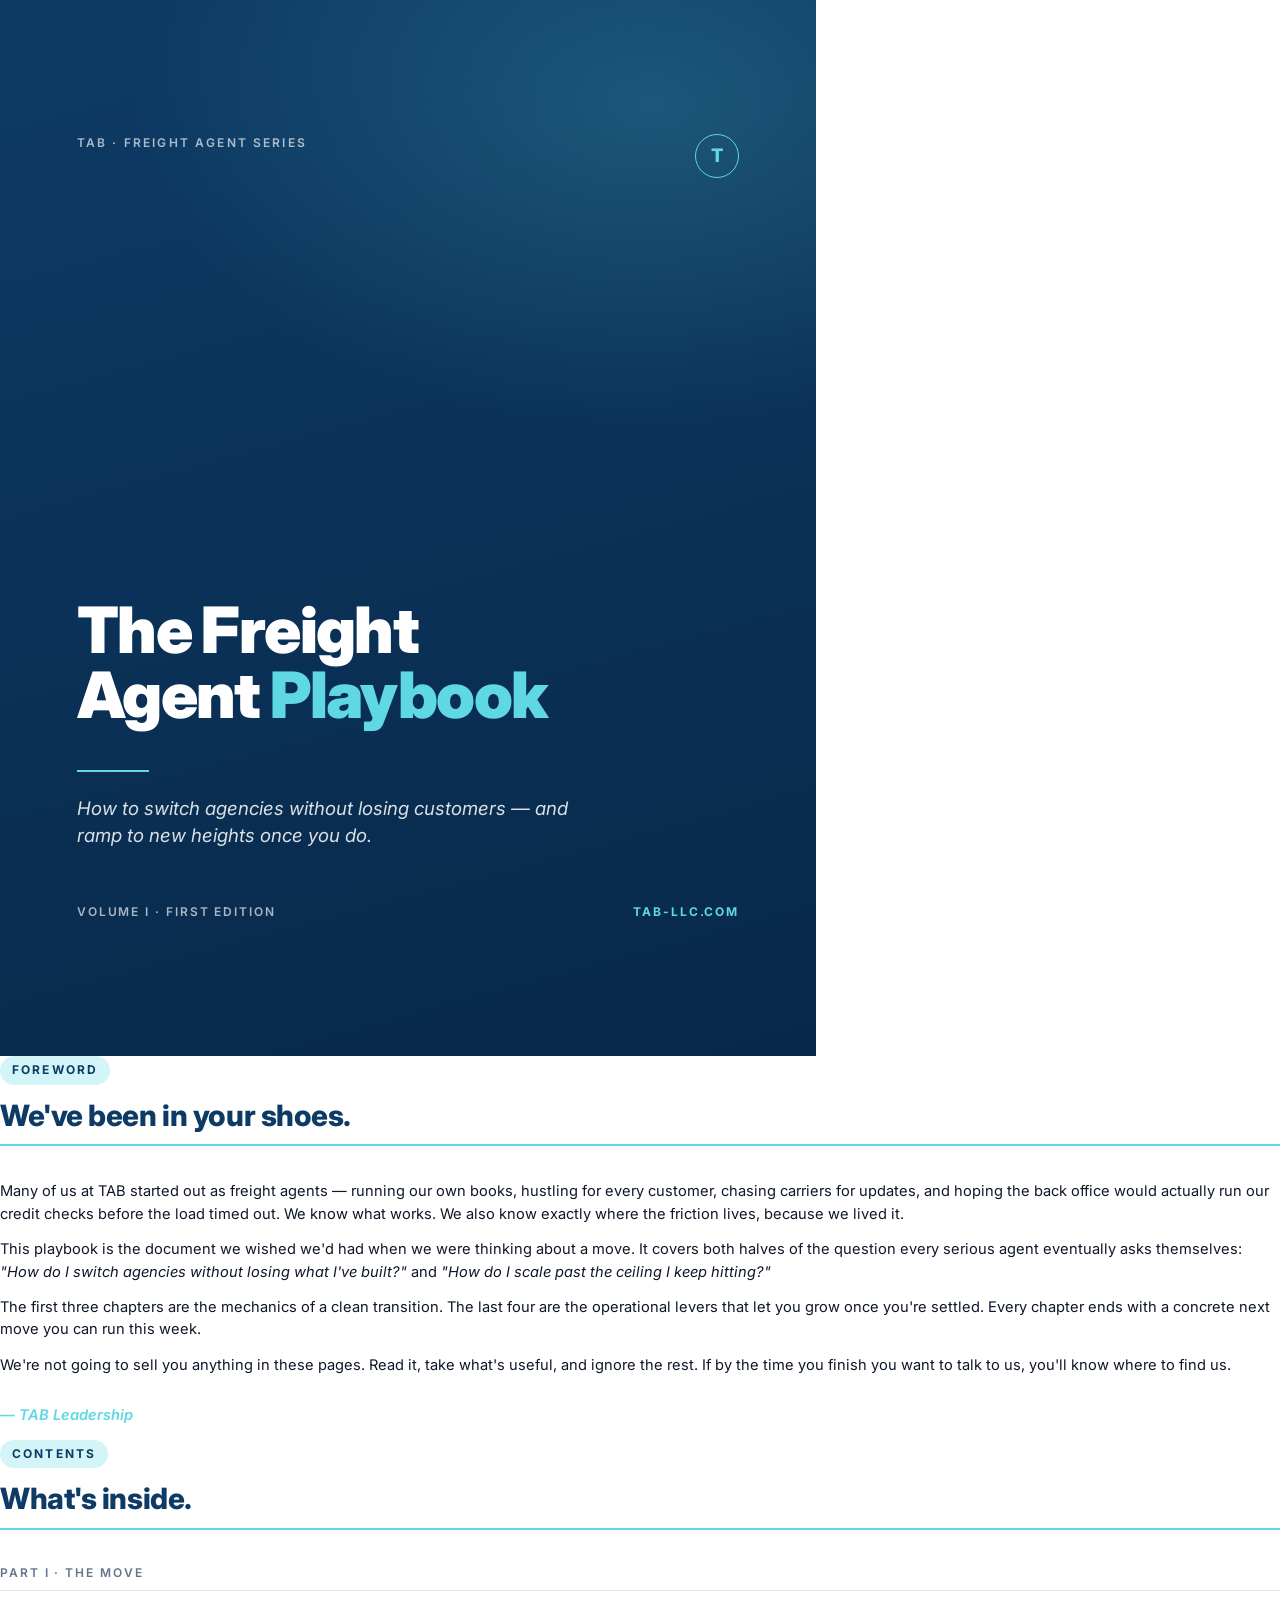
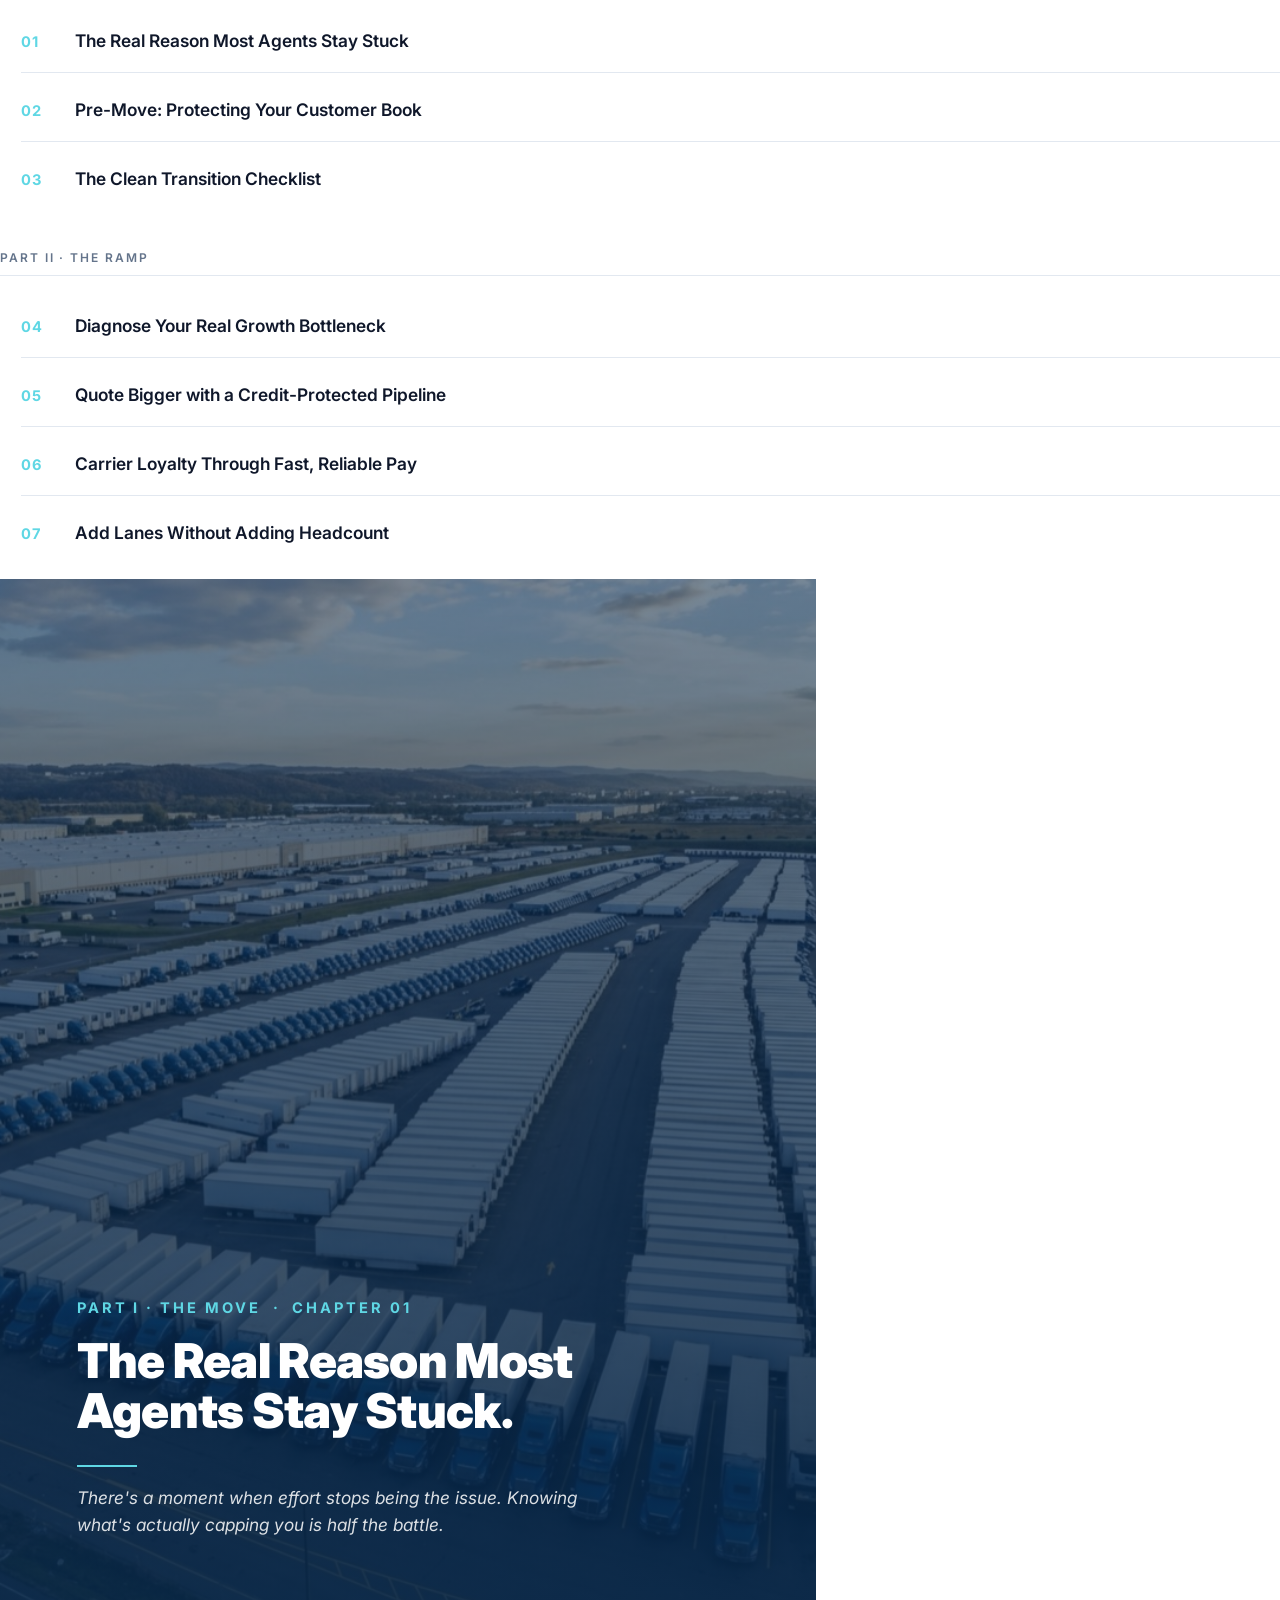
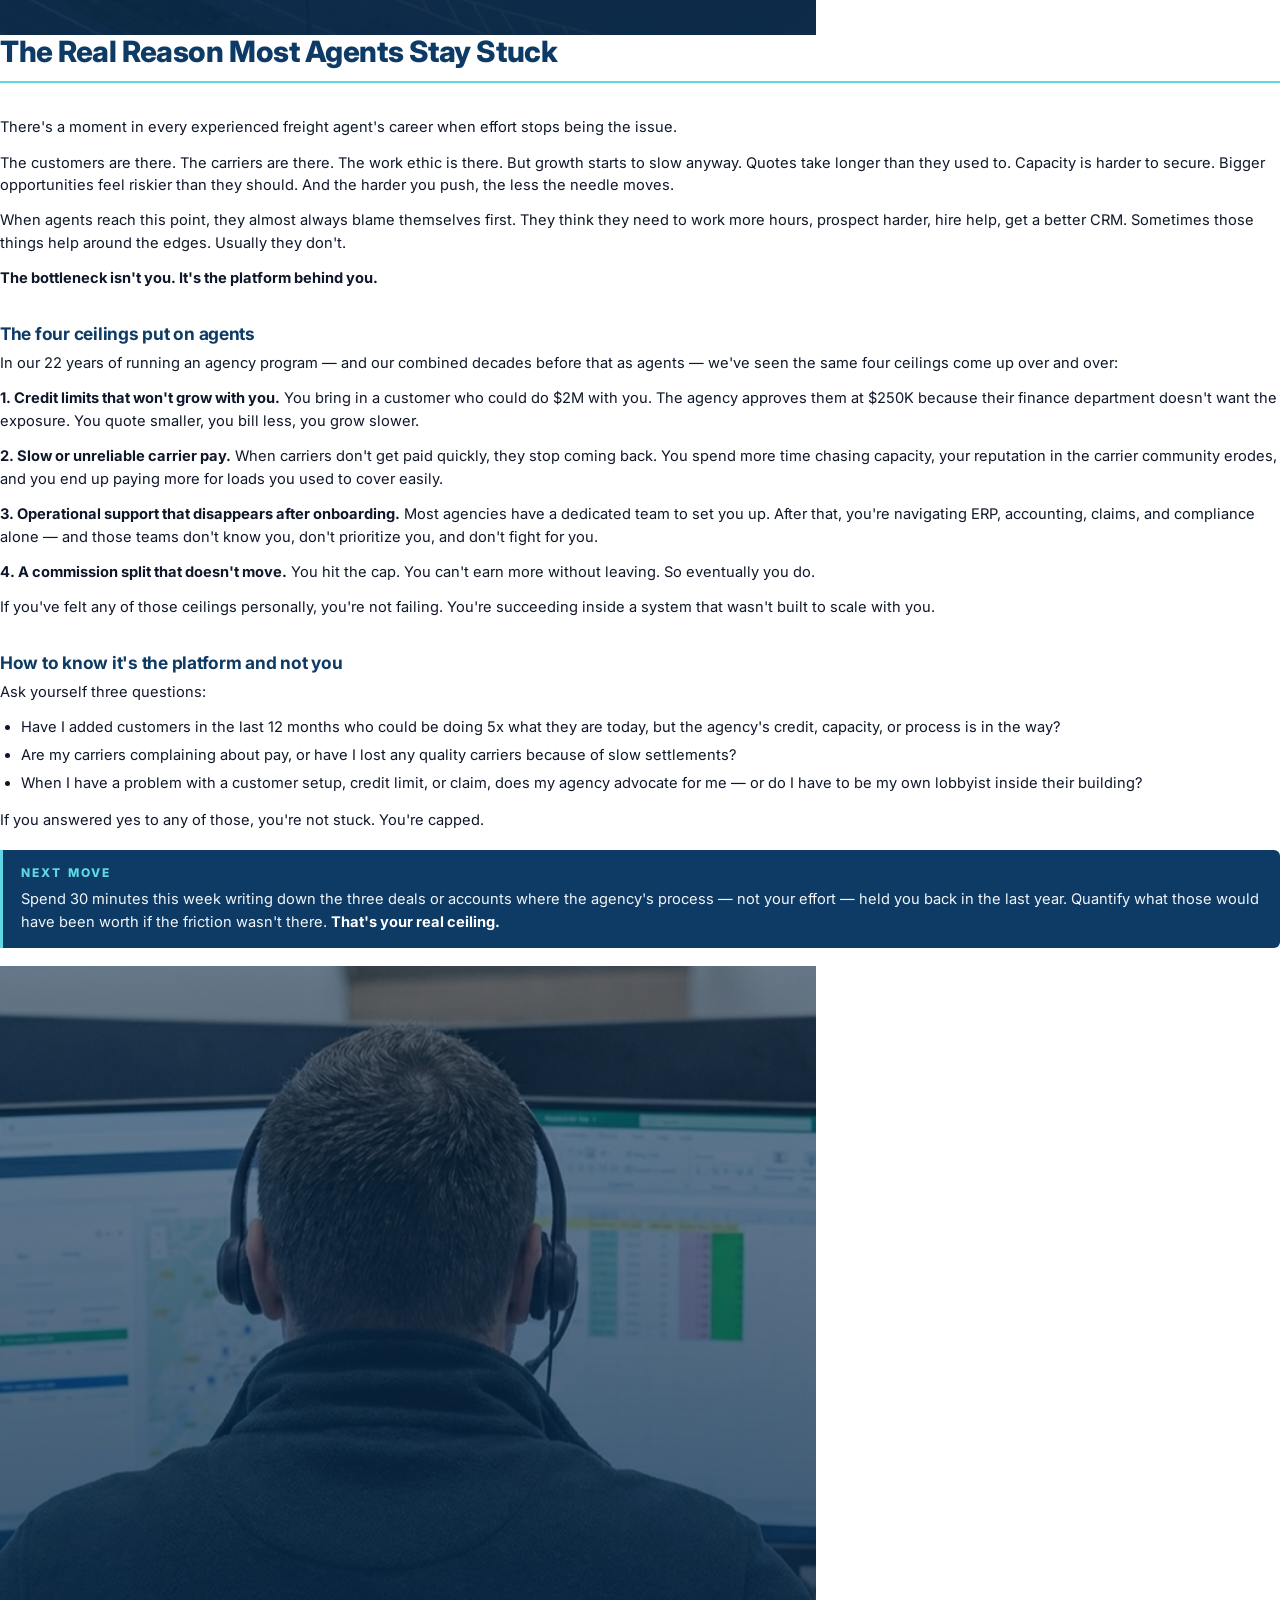
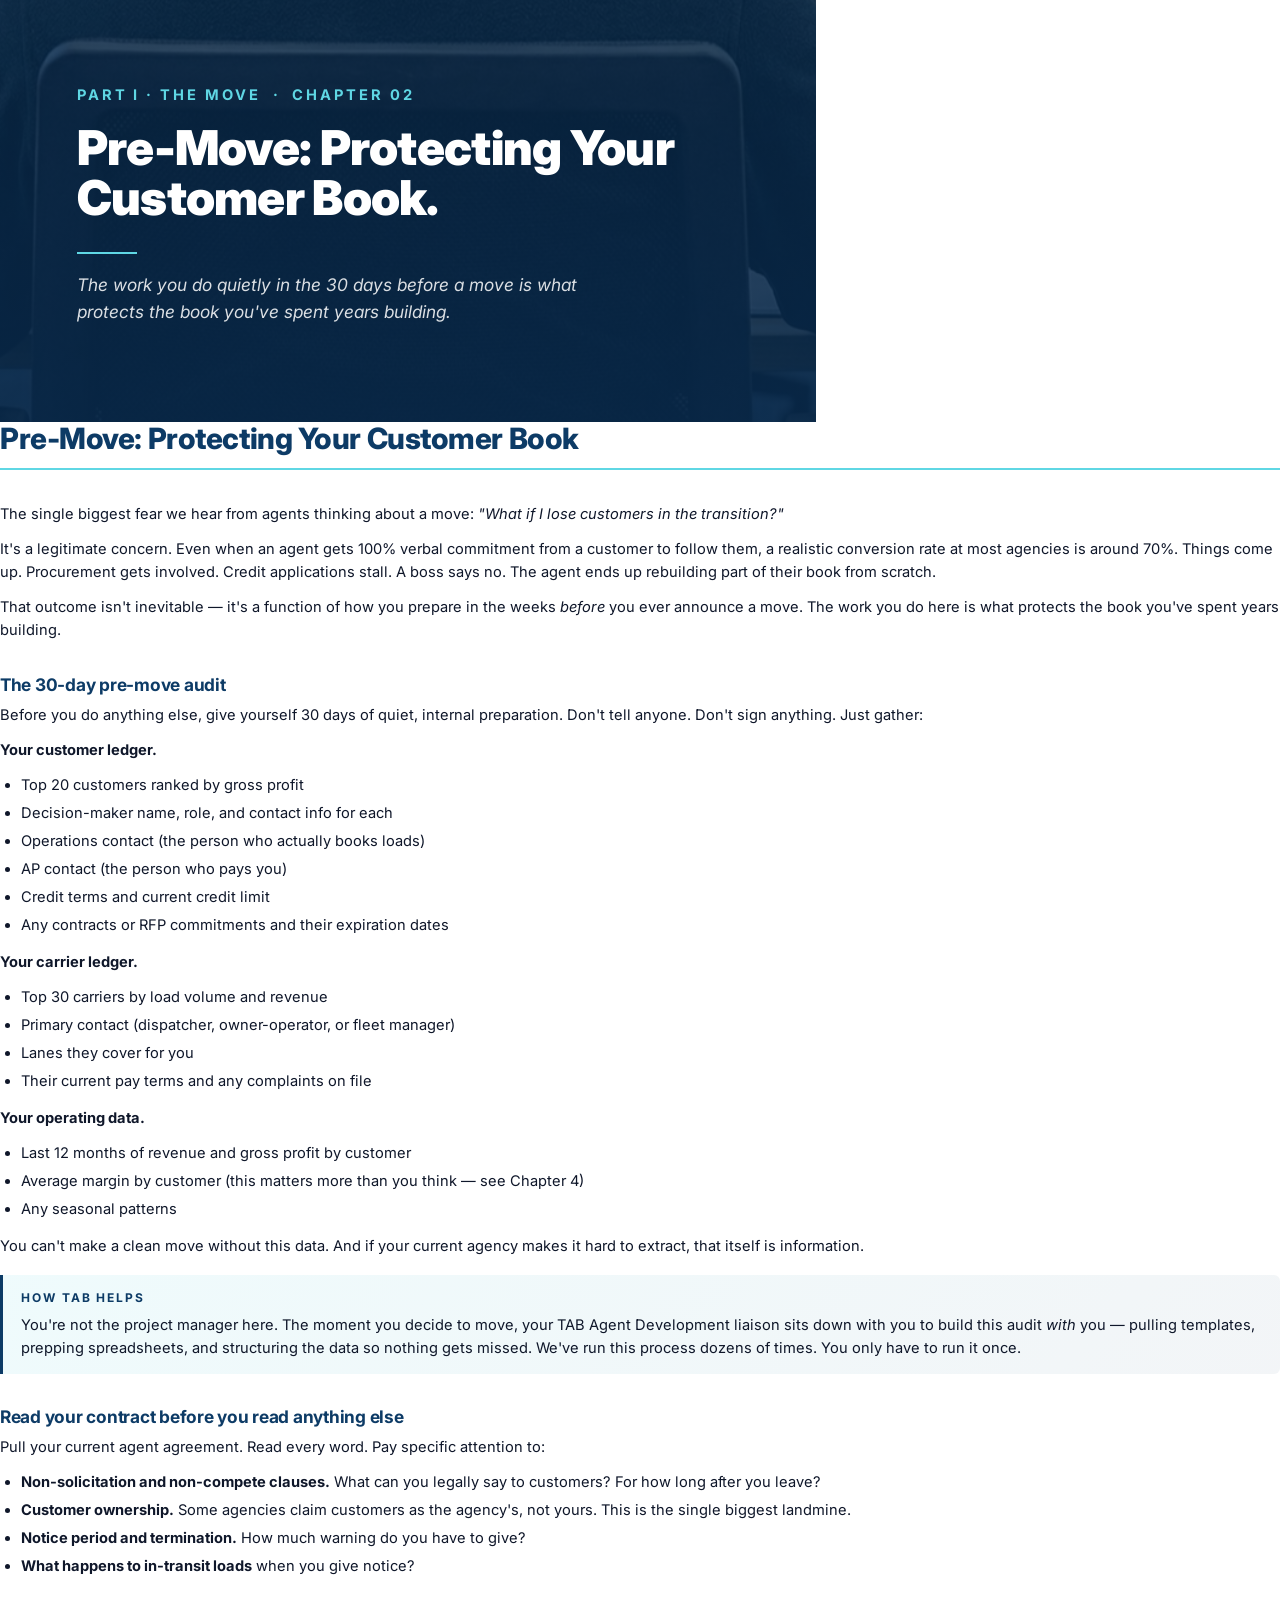
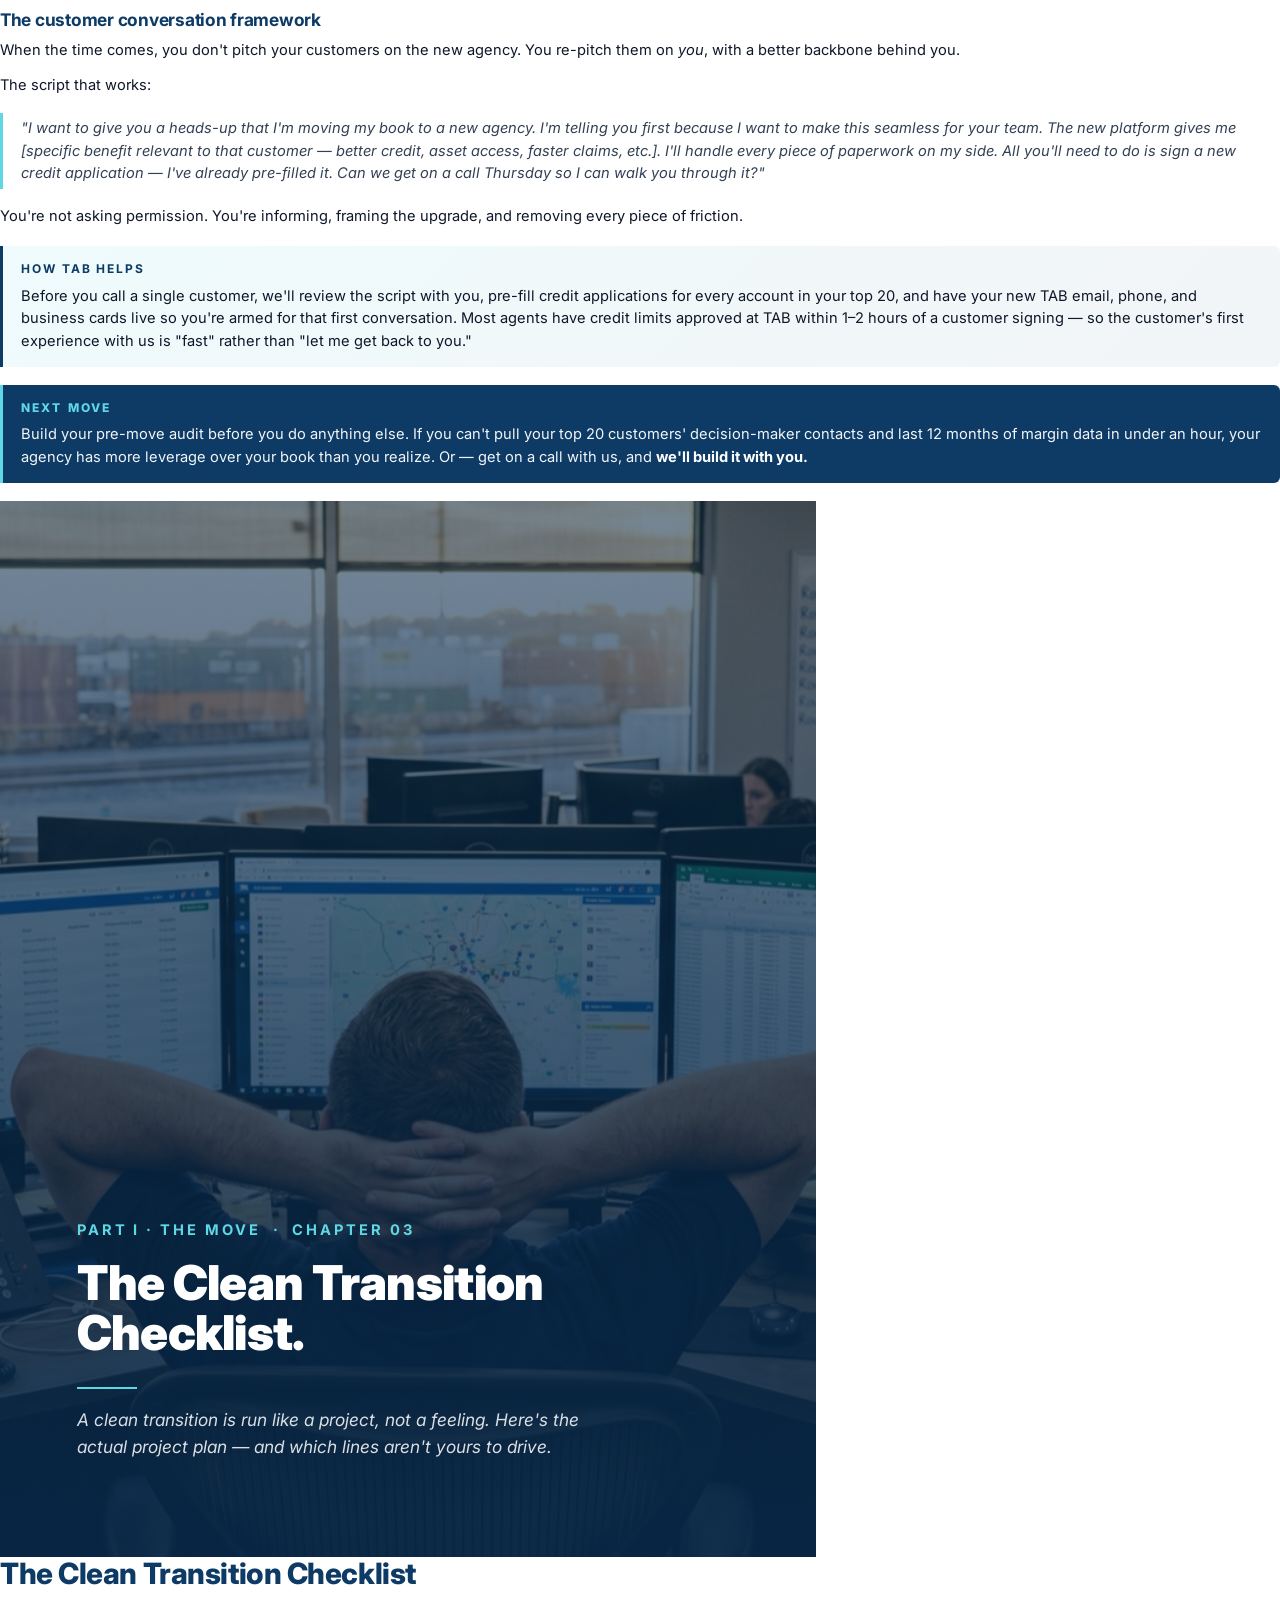
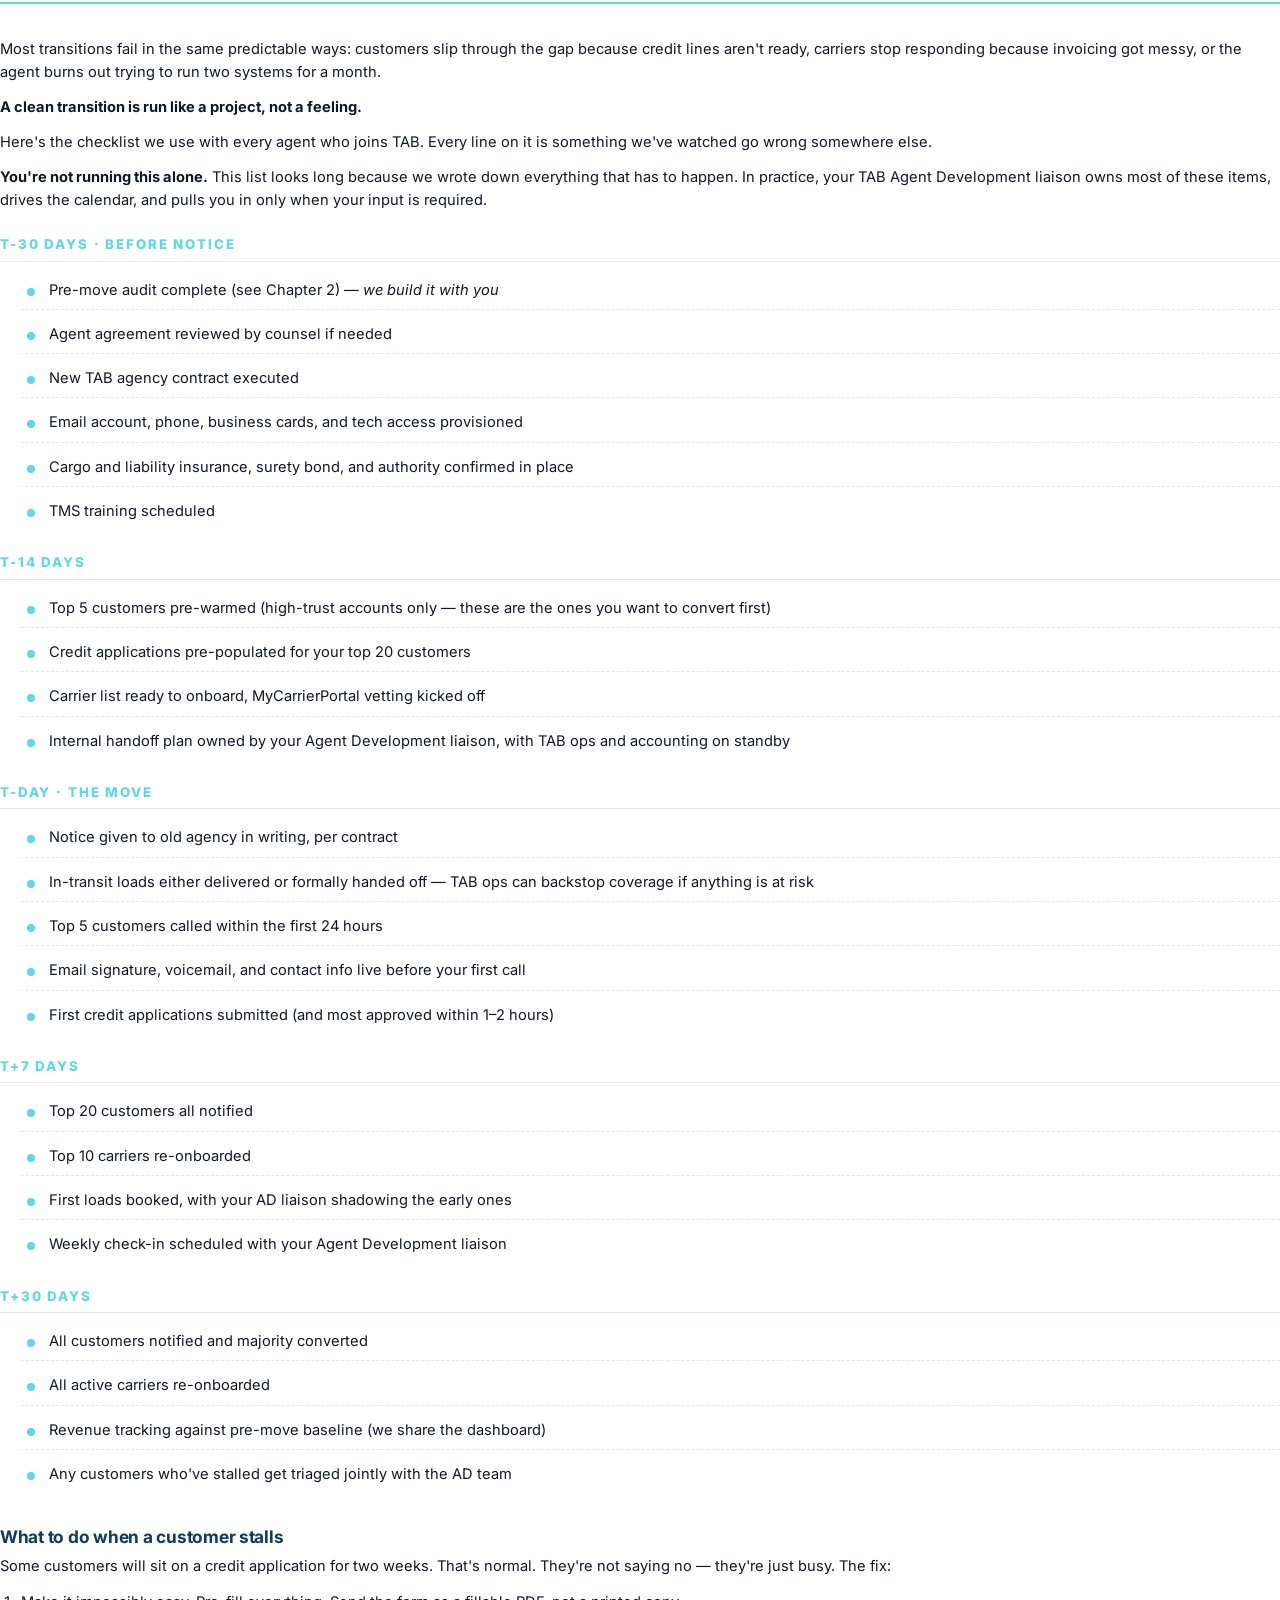
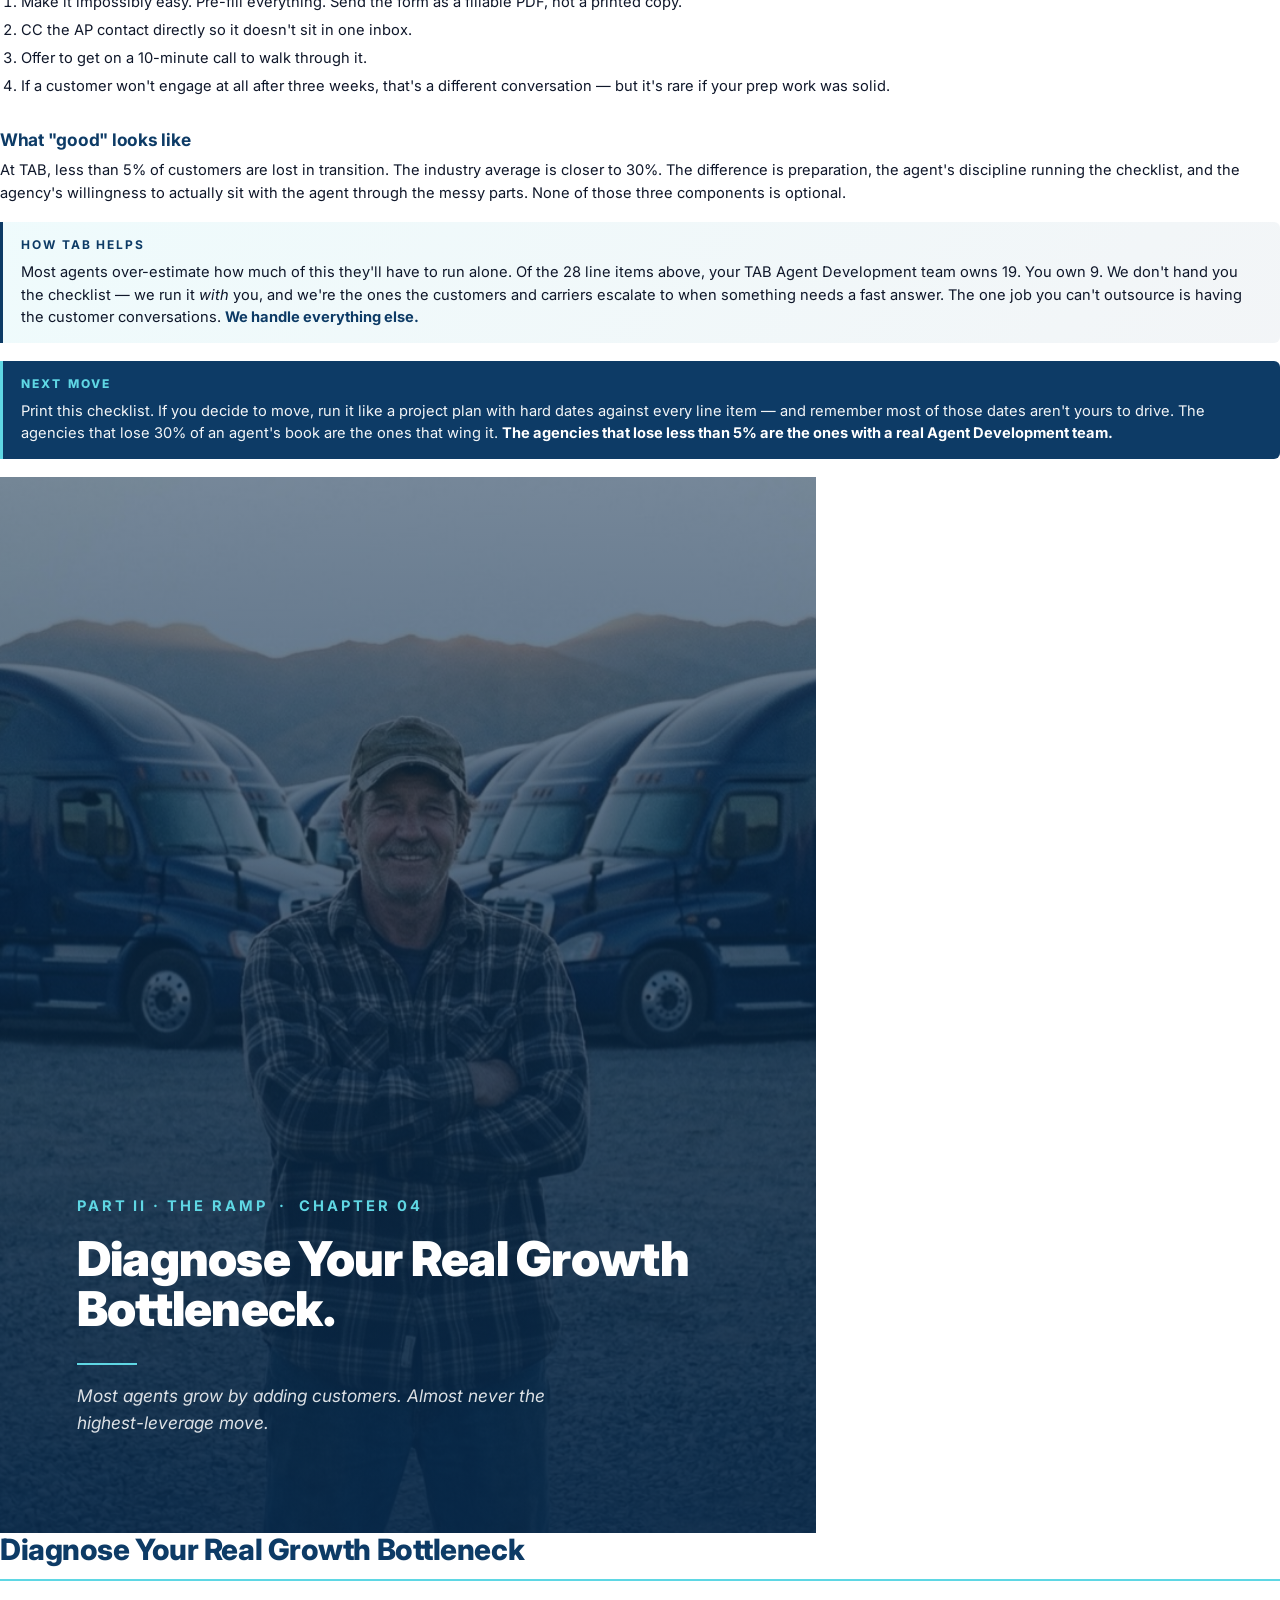
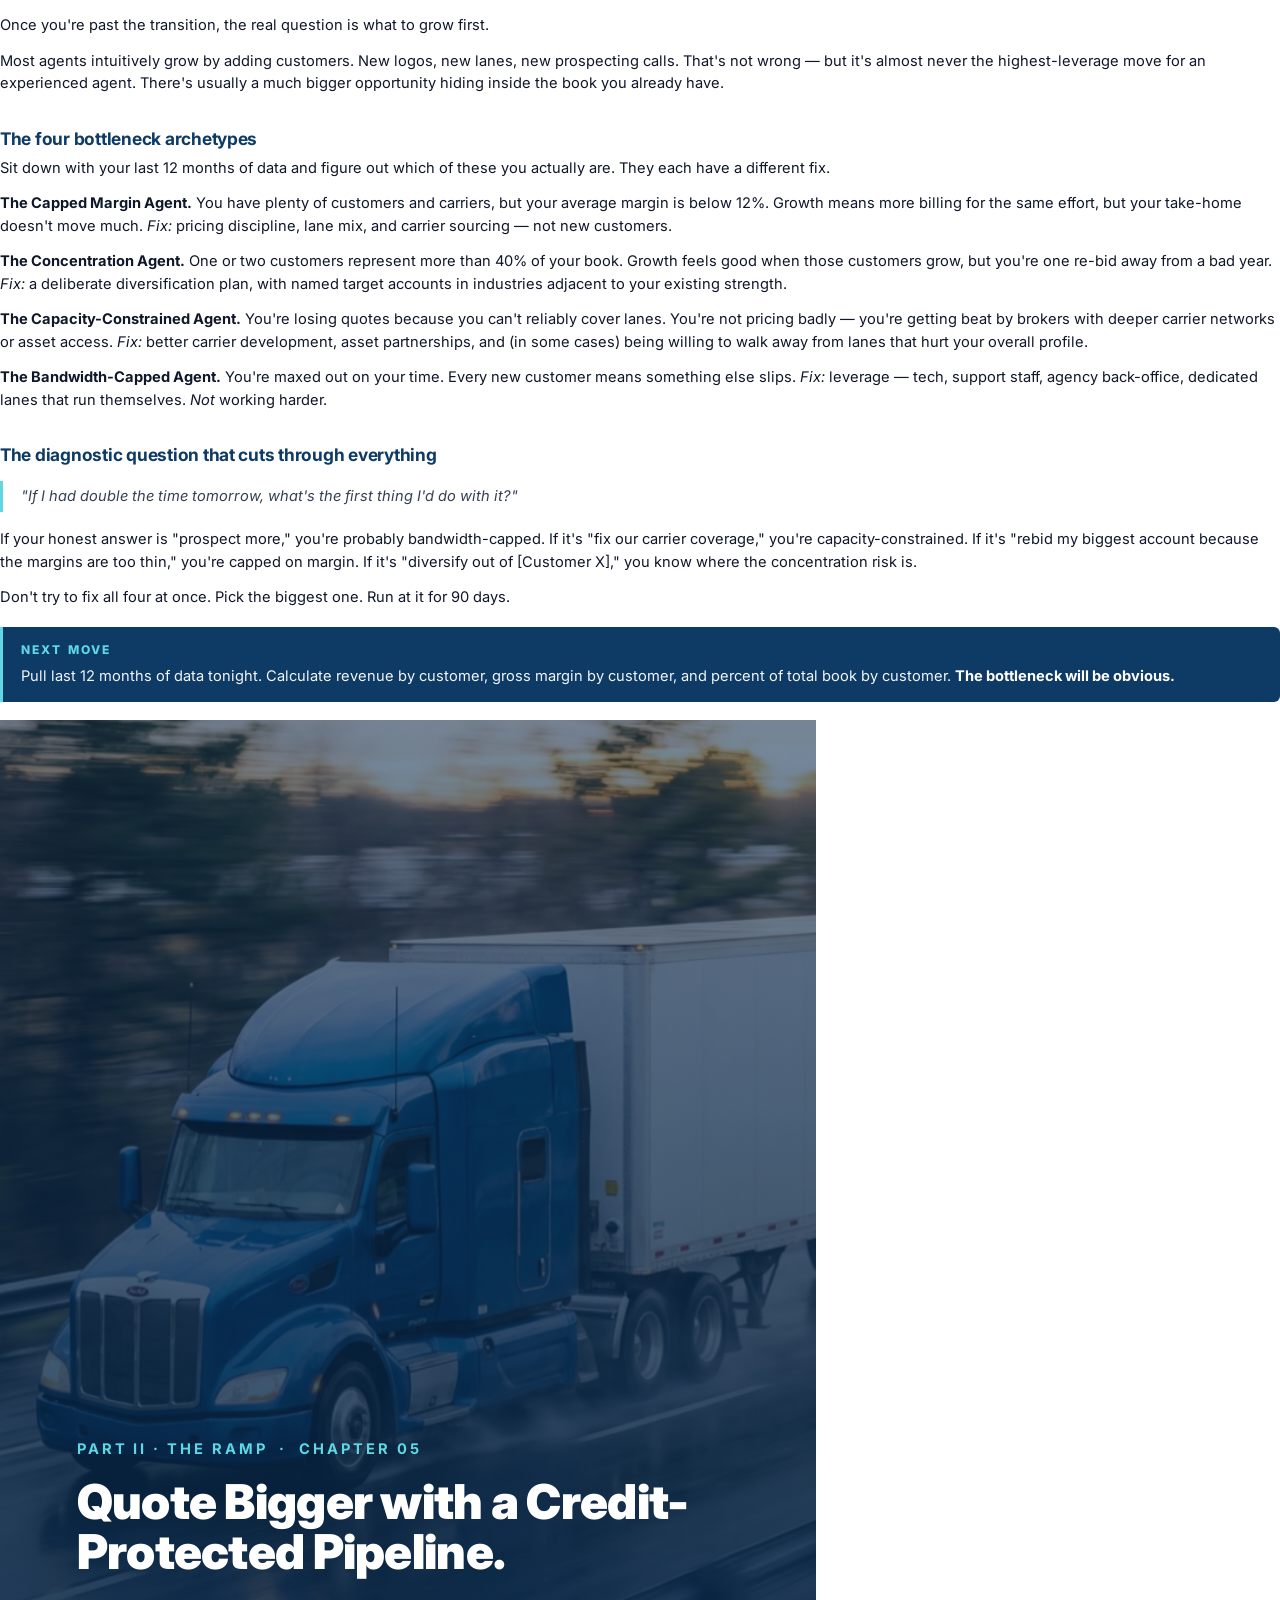
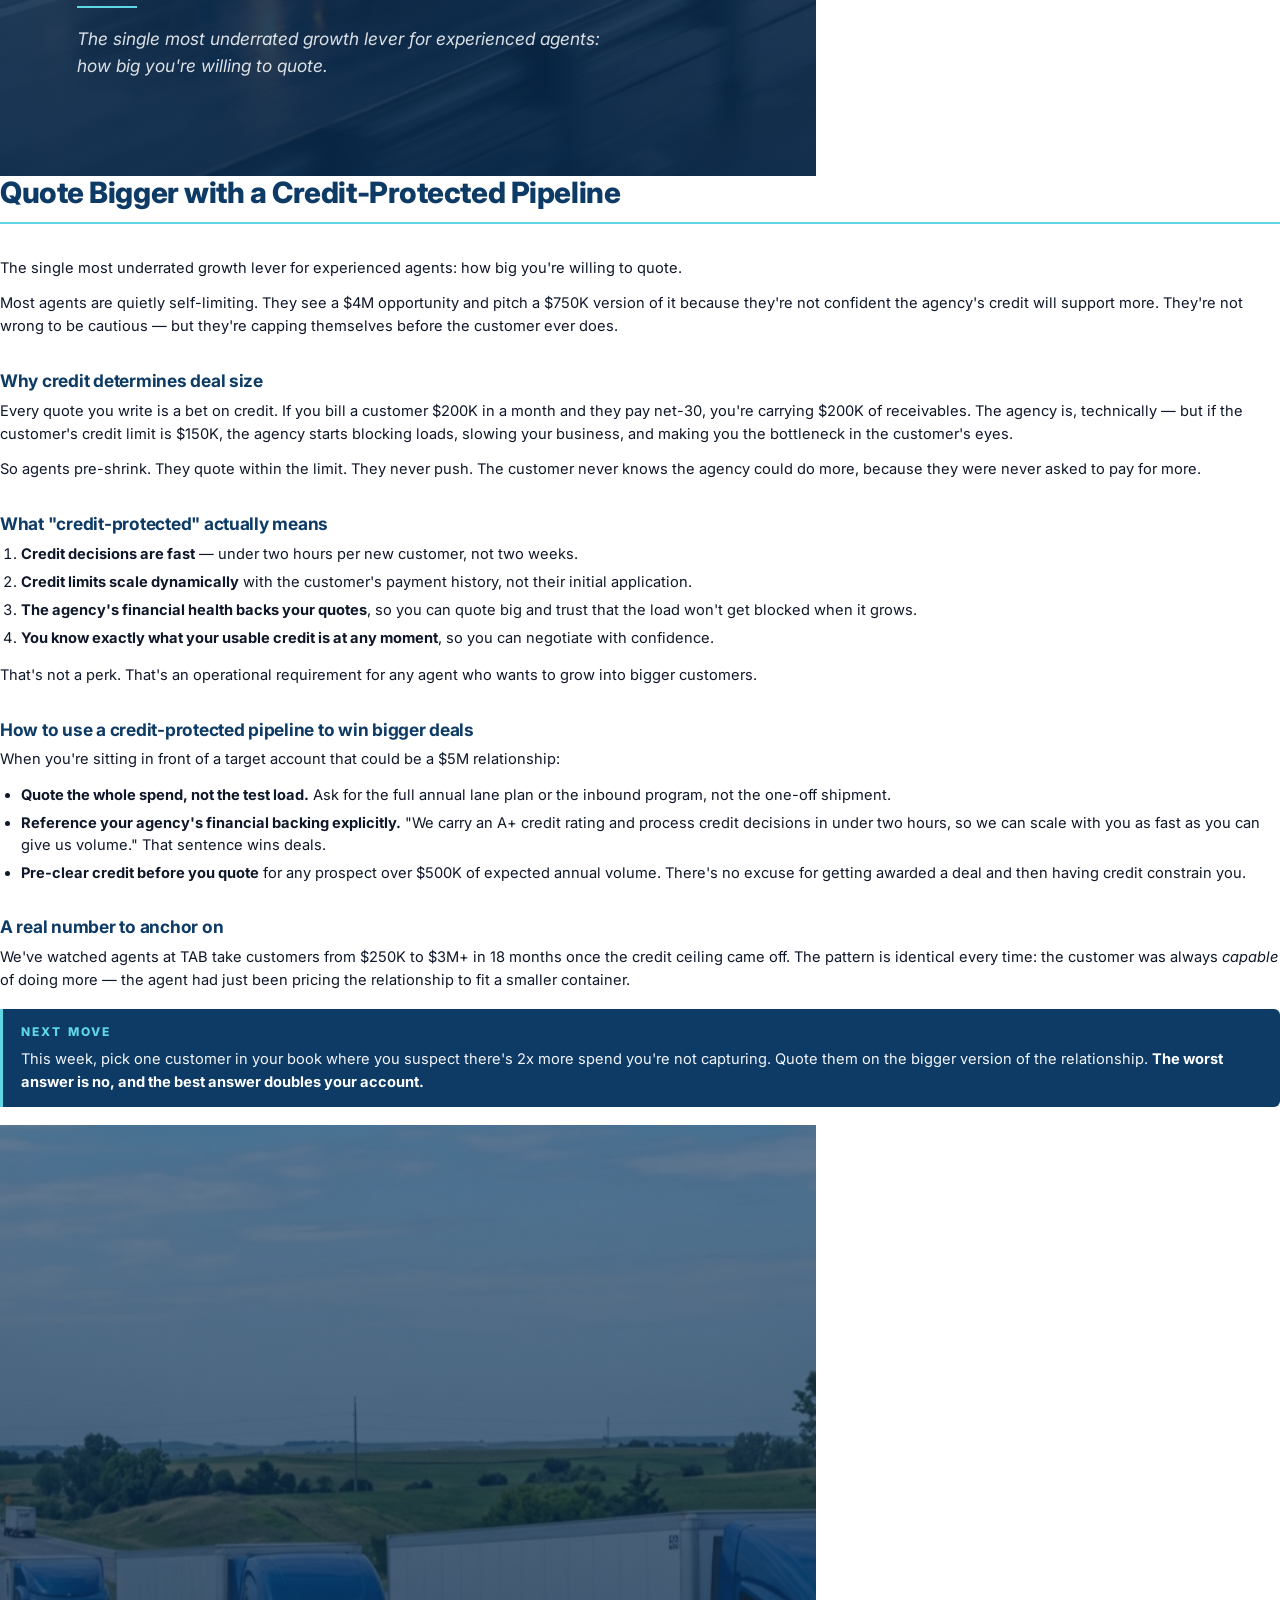
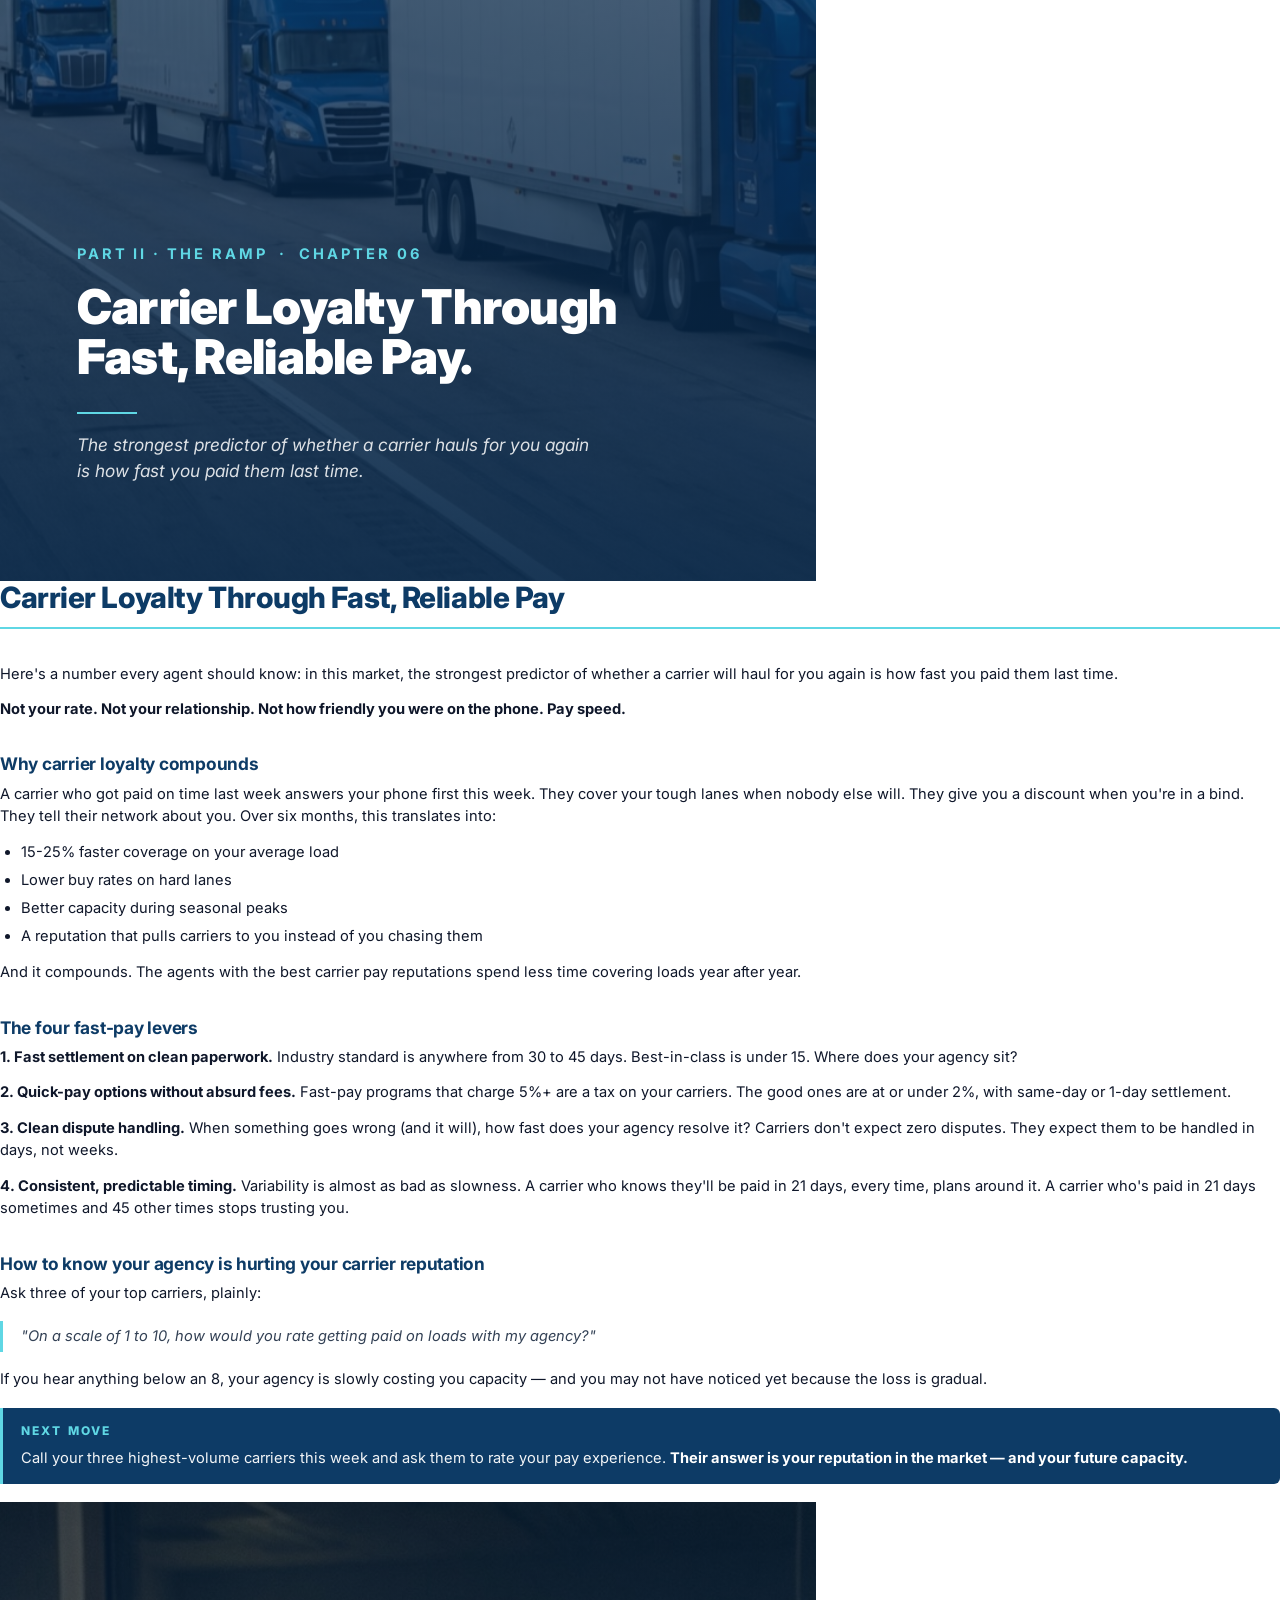
==== playbook/playbook.html @ 03991f32 "Playbook PDF: force exact print color rendering Adds print-color-adjust: exact (with vendor prefixes" ====
<!doctype html>
<html lang="en">
<head>
<meta charset="utf-8" />
<title>The Freight Agent Playbook · TAB</title>
<link rel="preconnect" href="https://fonts.googleapis.com" />
<link rel="preconnect" href="https://fonts.gstatic.com" crossorigin />
<link href="https://fonts.googleapis.com/css2?family=Inter:wght@400;500;600;700;800;900&display=swap" rel="stylesheet" />
<style>
  :root {
    --navy: #0d3b66;
    --navy-deep: #082849;
    --cyan: #5fd7e4;
    --cyan-soft: #d4f5f8;
    --ink: #0f172a;
    --ink-2: #334155;
    --muted: #64748b;
    --line: #e2e8f0;
    --paper: #ffffff;
    --paper-warm: #fbfaf6;
  }

  /* Default page: body content gets real margins so text breaks
     across physical pages with breathing room. */
  @page {
    size: Letter;
    margin: 0.7in 0.75in 0.85in;
  }
  /* Full-bleed pages (cover, chapter openers, closing) ride to the edge */
  @page full-bleed {
    margin: 0;
  }

  * {
    box-sizing: border-box;
    /* Force Chrome to render backgrounds & colors exactly as defined
       when printing to PDF — without this, gradients can shift hue. */
    -webkit-print-color-adjust: exact !important;
    print-color-adjust: exact !important;
    color-adjust: exact !important;
  }
  html, body { margin: 0; padding: 0; }
  body {
    font-family: 'Inter', -apple-system, BlinkMacSystemFont, "Segoe UI", Roboto, sans-serif;
    color: var(--ink);
    background: var(--paper);
    -webkit-font-smoothing: antialiased;
    line-height: 1.55;
    font-size: 11pt;
  }
  img { max-width: 100%; display: block; }
  a { color: var(--navy); text-decoration: none; }

  /* ---- Body page (flows naturally; no fixed height) -------- */
  .body-page {
    page-break-before: always;
    background: var(--paper);
  }
  .body-page:first-of-type { page-break-before: auto; }

  /* Anti-orphan / anti-widow controls */
  .body-page h2, .body-page h3, .body-page h4 {
    page-break-after: avoid;
    break-after: avoid;
  }
  .body-page h3 + p,
  .body-page h2 + p,
  .body-page h4 + p {
    page-break-before: avoid;
    break-before: avoid;
  }
  .body-page p, .body-page li {
    orphans: 3;
    widows: 3;
  }
  .callout, .blockquote-style, .checklist, .checklist-key, ul, ol {
    page-break-inside: avoid;
    break-inside: avoid;
  }
  .timeline-head { page-break-after: avoid; break-after: avoid; }
  .timeline-head + .checklist { page-break-before: avoid; break-before: avoid; }

  /* ---- Headings -------------------------------------------- */
  h1, h2, h3, h4 {
    color: var(--navy);
    margin: 0 0 0.5em;
    line-height: 1.15;
    letter-spacing: -0.015em;
  }
  h1 { font-size: 32pt; font-weight: 800; }
  h2 { font-size: 22pt; font-weight: 800; }
  h3 { font-size: 13pt; font-weight: 700; }
  h4 { font-size: 11pt; font-weight: 700; text-transform: uppercase; letter-spacing: 0.08em; color: var(--cyan); }

  p { margin: 0 0 0.85em; }
  em { font-style: italic; }

  .eyebrow {
    display: inline-block;
    font-size: 9pt;
    font-weight: 700;
    letter-spacing: 0.18em;
    text-transform: uppercase;
    color: var(--navy);
    background: var(--cyan-soft);
    padding: 5px 12px;
    border-radius: 999px;
    margin-bottom: 14px;
  }
  .eyebrow.light {
    color: var(--cyan);
    background: rgba(95,215,228,0.18);
    border: 1px solid rgba(95,215,228,0.35);
  }

  /* ---- COVER ---------------------------------------------- */
  .cover {
    page: full-bleed;
    width: 8.5in;
    height: 11in;
    background:
      radial-gradient(800px 500px at 80% 10%, rgba(95,215,228,0.20), transparent 65%),
      linear-gradient(165deg, var(--navy) 0%, var(--navy-deep) 100%);
    color: #fff;
    padding: 1.4in 0.8in;
    display: flex;
    flex-direction: column;
    justify-content: space-between;
    page-break-after: always;
    overflow: hidden;
  }
  .cover-top {
    display: flex;
    justify-content: space-between;
    align-items: flex-start;
    font-size: 9pt;
    letter-spacing: 0.18em;
    text-transform: uppercase;
    color: rgba(255,255,255,0.65);
    font-weight: 600;
  }
  .cover-mark {
    width: 44px; height: 44px;
    border: 1.5px solid var(--cyan);
    border-radius: 50%;
    display: flex; align-items: center; justify-content: center;
    color: var(--cyan);
    font-weight: 800;
    font-size: 14pt;
    letter-spacing: 0;
  }
  .cover-mid {
    margin-top: auto;
    margin-bottom: 0.4in;
  }
  .cover-mid h1 {
    color: #fff;
    font-size: 48pt;
    font-weight: 900;
    line-height: 1.02;
    letter-spacing: -0.025em;
    margin: 0 0 0.45in;
    max-width: 8.5in;
  }
  .cover-mid h1 .accent { color: var(--cyan); }
  .cover-rule {
    width: 72px; height: 2px; background: var(--cyan); margin-bottom: 0.25in;
  }
  .cover-mid p {
    color: rgba(255,255,255,0.85);
    font-size: 14pt;
    font-style: italic;
    font-weight: 400;
    max-width: 5.6in;
    line-height: 1.4;
  }
  .cover-bottom {
    display: flex;
    justify-content: space-between;
    align-items: flex-end;
    font-size: 9pt;
    letter-spacing: 0.16em;
    text-transform: uppercase;
    font-weight: 600;
    color: rgba(255,255,255,0.65);
  }
  .cover-bottom strong { color: var(--cyan); }

  /* ---- TOC ------------------------------------------------ */
  .toc h2 { margin-bottom: 0.4in; }
  .toc-list { list-style: none; padding: 0; margin: 0; }
  .toc-list li {
    display: flex;
    align-items: baseline;
    gap: 18px;
    padding: 18px 0;
    border-bottom: 1px solid var(--line);
  }
  .toc-list li:last-child { border-bottom: 0; }
  .toc-num {
    color: var(--cyan);
    font-weight: 700;
    font-size: 11pt;
    letter-spacing: 0.1em;
    min-width: 36px;
  }
  .toc-title {
    flex: 1;
    color: var(--ink);
    font-weight: 600;
    font-size: 13pt;
  }
  .toc-section {
    font-size: 9pt;
    letter-spacing: 0.16em;
    text-transform: uppercase;
    color: var(--muted);
    font-weight: 600;
    margin: 0.4in 0 0.2in;
    padding-bottom: 8px;
    border-bottom: 1px solid var(--line);
  }
  .toc-section:first-of-type { margin-top: 0; }

  /* ---- Foreword / regular pages ---------------------------- */
  .body-page h2 {
    border-bottom: 2px solid var(--cyan);
    padding-bottom: 12px;
    margin-bottom: 0.35in;
  }
  .body-page h3 {
    margin-top: 0.35in;
  }
  .body-page ul, .body-page ol {
    margin: 0 0 1em;
    padding-left: 1.4em;
  }
  .body-page li { margin-bottom: 6px; line-height: 1.5; }
  .body-page strong { color: var(--ink); font-weight: 700; }

  /* ---- Chapter opener ------------------------------------- */
  .chapter-opener {
    page: full-bleed;
    width: 8.5in;
    height: 11in;
    display: flex;
    flex-direction: column;
    justify-content: flex-end;
    color: #fff;
    padding: 1in 0.8in;
    page-break-before: always;
    page-break-after: always;
    position: relative;
    overflow: hidden;
    isolation: isolate;
  }
  .chapter-opener .bg-image {
    position: absolute;
    inset: 0;
    z-index: 0;
  }
  .chapter-opener .bg-image img {
    width: 100%; height: 100%; object-fit: cover;
  }
  .chapter-opener::after {
    content: "";
    position: absolute;
    inset: 0;
    z-index: 1;
    background: linear-gradient(180deg, rgba(8,40,73,0.55) 0%, rgba(8,40,73,0.92) 100%);
  }
  .chapter-opener > * { position: relative; z-index: 2; }
  .chapter-opener .chapter-num {
    font-size: 11pt;
    letter-spacing: 0.2em;
    text-transform: uppercase;
    font-weight: 700;
    color: var(--cyan);
    margin-bottom: 16px;
  }
  .chapter-opener h2 {
    color: #fff;
    font-size: 36pt;
    font-weight: 900;
    line-height: 1.05;
    max-width: 6.5in;
    margin: 0 0 0.3in;
    border: 0;
    padding: 0;
  }
  .chapter-opener .chapter-rule {
    width: 60px; height: 2px; background: var(--cyan); margin-bottom: 18px;
  }
  .chapter-opener .chapter-tagline {
    font-size: 13pt;
    font-style: italic;
    color: rgba(255,255,255,0.85);
    max-width: 5.5in;
    margin: 0;
  }

  /* ---- Callout boxes -------------------------------------- */
  .callout {
    border-left: 3px solid var(--cyan);
    background: var(--cyan-soft);
    padding: 14px 18px;
    margin: 18px 0;
    border-radius: 0 6px 6px 0;
  }
  .callout p { margin: 0; }
  .callout strong { color: var(--navy); }

  .callout.tab-helps {
    background: linear-gradient(135deg, rgba(95,215,228,0.10) 0%, rgba(13,59,102,0.05) 100%);
    border-left-color: var(--navy);
  }
  .callout.tab-helps::before {
    content: "How TAB helps";
    display: block;
    font-size: 9pt;
    font-weight: 700;
    letter-spacing: 0.16em;
    text-transform: uppercase;
    color: var(--navy);
    margin-bottom: 6px;
  }

  .callout.next-move {
    background: var(--navy);
    color: #fff;
    border-left-color: var(--cyan);
  }
  .callout.next-move::before {
    content: "Next move";
    display: block;
    font-size: 9pt;
    font-weight: 800;
    letter-spacing: 0.18em;
    text-transform: uppercase;
    color: var(--cyan);
    margin-bottom: 6px;
  }
  .callout.next-move p { color: rgba(255,255,255,0.95); }
  .callout.next-move strong { color: #fff; }

  .blockquote-style {
    border-left: 3px solid var(--cyan);
    padding: 4px 18px;
    margin: 16px 0;
    font-style: italic;
    color: var(--ink-2);
  }

  .checklist {
    list-style: none;
    padding: 0;
    margin: 0 0 18px;
  }
  .checklist li {
    padding: 8px 0 8px 28px;
    position: relative;
    line-height: 1.45;
    border-bottom: 1px dashed var(--line);
  }
  .checklist li:last-child { border-bottom: 0; }
  .checklist li::before {
    content: "";
    position: absolute;
    left: 6px;
    top: 16px;
    width: 8px;
    height: 8px;
    border-radius: 50%;
    background: var(--cyan);
  }

  .timeline-head {
    color: var(--cyan);
    font-weight: 800;
    text-transform: uppercase;
    letter-spacing: 0.14em;
    font-size: 10pt;
    margin: 22px 0 10px;
    padding-bottom: 6px;
    border-bottom: 1px solid var(--line);
  }

  /* ---- Closing page --------------------------------------- */
  .closing {
    page: full-bleed;
    width: 8.5in;
    height: 11in;
    background: linear-gradient(165deg, var(--navy) 0%, var(--navy-deep) 100%);
    color: #fff;
    padding: 1in 0.8in;
    display: flex;
    flex-direction: column;
    justify-content: center;
    text-align: center;
    page-break-before: always;
    page-break-after: auto;
    overflow: hidden;
  }
  .closing h2 {
    color: #fff;
    font-size: 32pt;
    border: 0;
    padding: 0;
    margin-bottom: 0.3in;
  }
  .closing p { color: rgba(255,255,255,0.85); font-size: 12pt; max-width: 5.5in; margin: 0 auto 14pt; }
  .closing .signoff { margin-top: 0.4in; font-style: italic; color: var(--cyan); }
  .closing .contact {
    margin-top: 0.5in;
    padding-top: 24px;
    border-top: 1px solid rgba(255,255,255,0.15);
    font-family: monospace;
    font-size: 11pt;
    color: rgba(255,255,255,0.85);
  }
  .closing .contact div { margin: 6px 0; }
  .closing .contact strong { color: var(--cyan); }

  /* Hide the per-page footers — Chrome can't repeat them on every
     paginated page in pure CSS, so they're just clutter where placed. */
  .page-foot { display: none; }
</style>
</head>
<body>

<!-- ============ COVER ============ -->
<section class="cover">
  <div class="cover-top">
    <span>TAB · Freight Agent Series</span>
    <div class="cover-mark">T</div>
  </div>

  <div class="cover-mid">
    <h1>The Freight<br/>Agent <span class="accent">Playbook</span></h1>
    <div class="cover-rule"></div>
    <p>How to switch agencies without losing customers — and ramp to new heights once you do.</p>
  </div>

  <div class="cover-bottom">
    <span>Volume I · First Edition</span>
    <span><strong>tab-llc.com</strong></span>
  </div>
</section>

<!-- ============ FOREWORD ============ -->
<section class="body-page">
  <span class="eyebrow">Foreword</span>
  <h2>We've been in your shoes.</h2>
  <p>Many of us at TAB started out as freight agents — running our own books, hustling for every customer, chasing carriers for updates, and hoping the back office would actually run our credit checks before the load timed out. We know what works. We also know exactly where the friction lives, because we lived it.</p>
  <p>This playbook is the document we wished we'd had when we were thinking about a move. It covers both halves of the question every serious agent eventually asks themselves: <em>"How do I switch agencies without losing what I've built?"</em> and <em>"How do I scale past the ceiling I keep hitting?"</em></p>
  <p>The first three chapters are the mechanics of a clean transition. The last four are the operational levers that let you grow once you're settled. Every chapter ends with a concrete next move you can run this week.</p>
  <p>We're not going to sell you anything in these pages. Read it, take what's useful, and ignore the rest. If by the time you finish you want to talk to us, you'll know where to find us.</p>
  <p style="margin-top: 28px; font-style: italic; color: var(--cyan); font-weight: 600;">— TAB Leadership</p>
</section>

<!-- ============ TOC ============ -->
<section class="body-page toc">
  <span class="eyebrow">Contents</span>
  <h2>What's inside.</h2>

  <div class="toc-section">Part I · The Move</div>
  <ol class="toc-list" start="1">
    <li><span class="toc-num">01</span><span class="toc-title">The Real Reason Most Agents Stay Stuck</span></li>
    <li><span class="toc-num">02</span><span class="toc-title">Pre-Move: Protecting Your Customer Book</span></li>
    <li><span class="toc-num">03</span><span class="toc-title">The Clean Transition Checklist</span></li>
  </ol>

  <div class="toc-section">Part II · The Ramp</div>
  <ol class="toc-list" start="4">
    <li><span class="toc-num">04</span><span class="toc-title">Diagnose Your Real Growth Bottleneck</span></li>
    <li><span class="toc-num">05</span><span class="toc-title">Quote Bigger with a Credit-Protected Pipeline</span></li>
    <li><span class="toc-num">06</span><span class="toc-title">Carrier Loyalty Through Fast, Reliable Pay</span></li>
    <li><span class="toc-num">07</span><span class="toc-title">Add Lanes Without Adding Headcount</span></li>
  </ol>
</section>

<!-- ============ CH 01 OPENER ============ -->
<section class="chapter-opener">
  <div class="bg-image"><img src="../site/assets/fleet-yard.jpg" alt=""/></div>
  <div class="chapter-num">Part I · The Move &nbsp;·&nbsp; Chapter 01</div>
  <h2>The Real Reason Most Agents Stay Stuck.</h2>
  <div class="chapter-rule"></div>
  <p class="chapter-tagline">There's a moment when effort stops being the issue. Knowing what's actually capping you is half the battle.</p>
</section>

<!-- ============ CH 01 BODY ============ -->
<section class="body-page">
  <h2>The Real Reason Most Agents Stay Stuck</h2>

  <p>There's a moment in every experienced freight agent's career when effort stops being the issue.</p>
  <p>The customers are there. The carriers are there. The work ethic is there. But growth starts to slow anyway. Quotes take longer than they used to. Capacity is harder to secure. Bigger opportunities feel riskier than they should. And the harder you push, the less the needle moves.</p>
  <p>When agents reach this point, they almost always blame themselves first. They think they need to work more hours, prospect harder, hire help, get a better CRM. Sometimes those things help around the edges. Usually they don't.</p>
  <p><strong>The bottleneck isn't you. It's the platform behind you.</strong></p>

  <h3>The four ceilings put on agents</h3>
  <p>In our 22 years of running an agency program — and our combined decades before that as agents — we've seen the same four ceilings come up over and over:</p>
  <p><strong>1. Credit limits that won't grow with you.</strong> You bring in a customer who could do $2M with you. The agency approves them at $250K because their finance department doesn't want the exposure. You quote smaller, you bill less, you grow slower.</p>
  <p><strong>2. Slow or unreliable carrier pay.</strong> When carriers don't get paid quickly, they stop coming back. You spend more time chasing capacity, your reputation in the carrier community erodes, and you end up paying more for loads you used to cover easily.</p>
  <p><strong>3. Operational support that disappears after onboarding.</strong> Most agencies have a dedicated team to set you up. After that, you're navigating ERP, accounting, claims, and compliance alone — and those teams don't know you, don't prioritize you, and don't fight for you.</p>
  <p><strong>4. A commission split that doesn't move.</strong> You hit the cap. You can't earn more without leaving. So eventually you do.</p>
  <p>If you've felt any of those ceilings personally, you're not failing. You're succeeding inside a system that wasn't built to scale with you.</p>

  <h3>How to know it's the platform and not you</h3>
  <p>Ask yourself three questions:</p>
  <ul>
    <li>Have I added customers in the last 12 months who could be doing 5x what they are today, but the agency's credit, capacity, or process is in the way?</li>
    <li>Are my carriers complaining about pay, or have I lost any quality carriers because of slow settlements?</li>
    <li>When I have a problem with a customer setup, credit limit, or claim, does my agency advocate for me — or do I have to be my own lobbyist inside their building?</li>
  </ul>
  <p>If you answered yes to any of those, you're not stuck. You're capped.</p>

  <div class="callout next-move">
    <p>Spend 30 minutes this week writing down the three deals or accounts where the agency's process — not your effort — held you back in the last year. Quantify what those would have been worth if the friction wasn't there. <strong>That's your real ceiling.</strong></p>
  </div>
</section>

<!-- ============ CH 02 OPENER ============ -->
<section class="chapter-opener">
  <div class="bg-image"><img src="../site/assets/support-desk.jpg" alt=""/></div>
  <div class="chapter-num">Part I · The Move &nbsp;·&nbsp; Chapter 02</div>
  <h2>Pre-Move: Protecting Your Customer Book.</h2>
  <div class="chapter-rule"></div>
  <p class="chapter-tagline">The work you do quietly in the 30 days before a move is what protects the book you've spent years building.</p>
</section>

<!-- ============ CH 02 BODY ============ -->
<section class="body-page">
  <h2>Pre-Move: Protecting Your Customer Book</h2>

  <p>The single biggest fear we hear from agents thinking about a move: <em>"What if I lose customers in the transition?"</em></p>
  <p>It's a legitimate concern. Even when an agent gets 100% verbal commitment from a customer to follow them, a realistic conversion rate at most agencies is around 70%. Things come up. Procurement gets involved. Credit applications stall. A boss says no. The agent ends up rebuilding part of their book from scratch.</p>
  <p>That outcome isn't inevitable — it's a function of how you prepare in the weeks <em>before</em> you ever announce a move. The work you do here is what protects the book you've spent years building.</p>

  <h3>The 30-day pre-move audit</h3>
  <p>Before you do anything else, give yourself 30 days of quiet, internal preparation. Don't tell anyone. Don't sign anything. Just gather:</p>
  <p><strong>Your customer ledger.</strong></p>
  <ul>
    <li>Top 20 customers ranked by gross profit</li>
    <li>Decision-maker name, role, and contact info for each</li>
    <li>Operations contact (the person who actually books loads)</li>
    <li>AP contact (the person who pays you)</li>
    <li>Credit terms and current credit limit</li>
    <li>Any contracts or RFP commitments and their expiration dates</li>
  </ul>
  <p><strong>Your carrier ledger.</strong></p>
  <ul>
    <li>Top 30 carriers by load volume and revenue</li>
    <li>Primary contact (dispatcher, owner-operator, or fleet manager)</li>
    <li>Lanes they cover for you</li>
    <li>Their current pay terms and any complaints on file</li>
  </ul>
  <p><strong>Your operating data.</strong></p>
  <ul>
    <li>Last 12 months of revenue and gross profit by customer</li>
    <li>Average margin by customer (this matters more than you think — see Chapter 4)</li>
    <li>Any seasonal patterns</li>
  </ul>
  <p>You can't make a clean move without this data. And if your current agency makes it hard to extract, that itself is information.</p>

  <div class="callout tab-helps">
    <p>You're not the project manager here. The moment you decide to move, your TAB Agent Development liaison sits down with you to build this audit <em>with</em> you — pulling templates, prepping spreadsheets, and structuring the data so nothing gets missed. We've run this process dozens of times. You only have to run it once.</p>
  </div>

  <h3>Read your contract before you read anything else</h3>
  <p>Pull your current agent agreement. Read every word. Pay specific attention to:</p>
  <ul>
    <li><strong>Non-solicitation and non-compete clauses.</strong> What can you legally say to customers? For how long after you leave?</li>
    <li><strong>Customer ownership.</strong> Some agencies claim customers as the agency's, not yours. This is the single biggest landmine.</li>
    <li><strong>Notice period and termination.</strong> How much warning do you have to give?</li>
    <li><strong>What happens to in-transit loads</strong> when you give notice?</li>
  </ul>

  <h3>The customer conversation framework</h3>
  <p>When the time comes, you don't pitch your customers on the new agency. You re-pitch them on <em>you</em>, with a better backbone behind you.</p>
  <p>The script that works:</p>
  <div class="blockquote-style">
    "I want to give you a heads-up that I'm moving my book to a new agency. I'm telling you first because I want to make this seamless for your team. The new platform gives me [specific benefit relevant to that customer — better credit, asset access, faster claims, etc.]. I'll handle every piece of paperwork on my side. All you'll need to do is sign a new credit application — I've already pre-filled it. Can we get on a call Thursday so I can walk you through it?"
  </div>
  <p>You're not asking permission. You're informing, framing the upgrade, and removing every piece of friction.</p>

  <div class="callout tab-helps">
    <p>Before you call a single customer, we'll review the script with you, pre-fill credit applications for every account in your top 20, and have your new TAB email, phone, and business cards live so you're armed for that first conversation. Most agents have credit limits approved at TAB within 1–2 hours of a customer signing — so the customer's first experience with us is "fast" rather than "let me get back to you."</p>
  </div>

  <div class="callout next-move">
    <p>Build your pre-move audit before you do anything else. If you can't pull your top 20 customers' decision-maker contacts and last 12 months of margin data in under an hour, your agency has more leverage over your book than you realize. Or — get on a call with us, and <strong>we'll build it with you.</strong></p>
  </div>
</section>

<!-- ============ CH 03 OPENER ============ -->
<section class="chapter-opener">
  <div class="bg-image"><img src="../site/assets/relaxed-desk.jpg" alt=""/></div>
  <div class="chapter-num">Part I · The Move &nbsp;·&nbsp; Chapter 03</div>
  <h2>The Clean Transition Checklist.</h2>
  <div class="chapter-rule"></div>
  <p class="chapter-tagline">A clean transition is run like a project, not a feeling. Here's the actual project plan — and which lines aren't yours to drive.</p>
</section>

<!-- ============ CH 03 BODY ============ -->
<section class="body-page">
  <h2>The Clean Transition Checklist</h2>

  <p>Most transitions fail in the same predictable ways: customers slip through the gap because credit lines aren't ready, carriers stop responding because invoicing got messy, or the agent burns out trying to run two systems for a month.</p>
  <p><strong>A clean transition is run like a project, not a feeling.</strong></p>
  <p>Here's the checklist we use with every agent who joins TAB. Every line on it is something we've watched go wrong somewhere else.</p>

  <p><strong>You're not running this alone.</strong> This list looks long because we wrote down everything that has to happen. In practice, your TAB Agent Development liaison owns most of these items, drives the calendar, and pulls you in only when your input is required.</p>

  <div class="timeline-head">T-30 days · Before notice</div>
  <ul class="checklist">
    <li class="you">Pre-move audit complete (see Chapter 2) — <em>we build it with you</em></li>
    <li class="you">Agent agreement reviewed by counsel if needed</li>
    <li class="tab">New TAB agency contract executed</li>
    <li class="tab">Email account, phone, business cards, and tech access provisioned</li>
    <li class="tab">Cargo and liability insurance, surety bond, and authority confirmed in place</li>
    <li class="tab">TMS training scheduled</li>
  </ul>

  <div class="timeline-head">T-14 days</div>
  <ul class="checklist">
    <li class="you">Top 5 customers pre-warmed (high-trust accounts only — these are the ones you want to convert first)</li>
    <li class="tab">Credit applications pre-populated for your top 20 customers</li>
    <li class="tab">Carrier list ready to onboard, MyCarrierPortal vetting kicked off</li>
    <li class="tab">Internal handoff plan owned by your Agent Development liaison, with TAB ops and accounting on standby</li>
  </ul>

  <div class="timeline-head">T-Day · The move</div>
  <ul class="checklist">
    <li class="you">Notice given to old agency in writing, per contract</li>
    <li class="tab">In-transit loads either delivered or formally handed off — TAB ops can backstop coverage if anything is at risk</li>
    <li class="you">Top 5 customers called within the first 24 hours</li>
    <li class="tab">Email signature, voicemail, and contact info live before your first call</li>
    <li class="tab">First credit applications submitted (and most approved within 1–2 hours)</li>
  </ul>

  <div class="timeline-head">T+7 days</div>
  <ul class="checklist">
    <li class="you">Top 20 customers all notified</li>
    <li class="tab">Top 10 carriers re-onboarded</li>
    <li class="tab">First loads booked, with your AD liaison shadowing the early ones</li>
    <li class="tab">Weekly check-in scheduled with your Agent Development liaison</li>
  </ul>

  <div class="timeline-head">T+30 days</div>
  <ul class="checklist">
    <li class="you">All customers notified and majority converted</li>
    <li class="tab">All active carriers re-onboarded</li>
    <li class="tab">Revenue tracking against pre-move baseline (we share the dashboard)</li>
    <li class="tab">Any customers who've stalled get triaged jointly with the AD team</li>
  </ul>

  <h3>What to do when a customer stalls</h3>
  <p>Some customers will sit on a credit application for two weeks. That's normal. They're not saying no — they're just busy. The fix:</p>
  <ol>
    <li>Make it impossibly easy. Pre-fill everything. Send the form as a fillable PDF, not a printed copy.</li>
    <li>CC the AP contact directly so it doesn't sit in one inbox.</li>
    <li>Offer to get on a 10-minute call to walk through it.</li>
    <li>If a customer won't engage at all after three weeks, that's a different conversation — but it's rare if your prep work was solid.</li>
  </ol>

  <h3>What "good" looks like</h3>
  <p>At TAB, less than 5% of customers are lost in transition. The industry average is closer to 30%. The difference is preparation, the agent's discipline running the checklist, and the agency's willingness to actually sit with the agent through the messy parts. None of those three components is optional.</p>

  <div class="callout tab-helps">
    <p>Most agents over-estimate how much of this they'll have to run alone. Of the 28 line items above, your TAB Agent Development team owns 19. You own 9. We don't hand you the checklist — we run it <em>with</em> you, and we're the ones the customers and carriers escalate to when something needs a fast answer. The one job you can't outsource is having the customer conversations. <strong>We handle everything else.</strong></p>
  </div>

  <div class="callout next-move">
    <p>Print this checklist. If you decide to move, run it like a project plan with hard dates against every line item — and remember most of those dates aren't yours to drive. The agencies that lose 30% of an agent's book are the ones that wing it. <strong>The agencies that lose less than 5% are the ones with a real Agent Development team.</strong></p>
  </div>
</section>

<!-- ============ CH 04 OPENER ============ -->
<section class="chapter-opener">
  <div class="bg-image"><img src="../site/assets/agent-portrait.jpg" alt=""/></div>
  <div class="chapter-num">Part II · The Ramp &nbsp;·&nbsp; Chapter 04</div>
  <h2>Diagnose Your Real Growth Bottleneck.</h2>
  <div class="chapter-rule"></div>
  <p class="chapter-tagline">Most agents grow by adding customers. Almost never the highest-leverage move.</p>
</section>

<!-- ============ CH 04 BODY ============ -->
<section class="body-page">
  <h2>Diagnose Your Real Growth Bottleneck</h2>

  <p>Once you're past the transition, the real question is what to grow first.</p>
  <p>Most agents intuitively grow by adding customers. New logos, new lanes, new prospecting calls. That's not wrong — but it's almost never the highest-leverage move for an experienced agent. There's usually a much bigger opportunity hiding inside the book you already have.</p>

  <h3>The four bottleneck archetypes</h3>
  <p>Sit down with your last 12 months of data and figure out which of these you actually are. They each have a different fix.</p>
  <p><strong>The Capped Margin Agent.</strong> You have plenty of customers and carriers, but your average margin is below 12%. Growth means more billing for the same effort, but your take-home doesn't move much. <em>Fix:</em> pricing discipline, lane mix, and carrier sourcing — not new customers.</p>
  <p><strong>The Concentration Agent.</strong> One or two customers represent more than 40% of your book. Growth feels good when those customers grow, but you're one re-bid away from a bad year. <em>Fix:</em> a deliberate diversification plan, with named target accounts in industries adjacent to your existing strength.</p>
  <p><strong>The Capacity-Constrained Agent.</strong> You're losing quotes because you can't reliably cover lanes. You're not pricing badly — you're getting beat by brokers with deeper carrier networks or asset access. <em>Fix:</em> better carrier development, asset partnerships, and (in some cases) being willing to walk away from lanes that hurt your overall profile.</p>
  <p><strong>The Bandwidth-Capped Agent.</strong> You're maxed out on your time. Every new customer means something else slips. <em>Fix:</em> leverage — tech, support staff, agency back-office, dedicated lanes that run themselves. <em>Not</em> working harder.</p>

  <h3>The diagnostic question that cuts through everything</h3>
  <div class="blockquote-style">
    "If I had double the time tomorrow, what's the first thing I'd do with it?"
  </div>
  <p>If your honest answer is "prospect more," you're probably bandwidth-capped. If it's "fix our carrier coverage," you're capacity-constrained. If it's "rebid my biggest account because the margins are too thin," you're capped on margin. If it's "diversify out of [Customer X]," you know where the concentration risk is.</p>
  <p>Don't try to fix all four at once. Pick the biggest one. Run at it for 90 days.</p>

  <div class="callout next-move">
    <p>Pull last 12 months of data tonight. Calculate revenue by customer, gross margin by customer, and percent of total book by customer. <strong>The bottleneck will be obvious.</strong></p>
  </div>
</section>

<!-- ============ CH 05 OPENER ============ -->
<section class="chapter-opener">
  <div class="bg-image"><img src="../site/assets/highway-night.jpg" alt=""/></div>
  <div class="chapter-num">Part II · The Ramp &nbsp;·&nbsp; Chapter 05</div>
  <h2>Quote Bigger with a Credit-Protected Pipeline.</h2>
  <div class="chapter-rule"></div>
  <p class="chapter-tagline">The single most underrated growth lever for experienced agents: how big you're willing to quote.</p>
</section>

<!-- ============ CH 05 BODY ============ -->
<section class="body-page">
  <h2>Quote Bigger with a Credit-Protected Pipeline</h2>

  <p>The single most underrated growth lever for experienced agents: how big you're willing to quote.</p>
  <p>Most agents are quietly self-limiting. They see a $4M opportunity and pitch a $750K version of it because they're not confident the agency's credit will support more. They're not wrong to be cautious — but they're capping themselves before the customer ever does.</p>

  <h3>Why credit determines deal size</h3>
  <p>Every quote you write is a bet on credit. If you bill a customer $200K in a month and they pay net-30, you're carrying $200K of receivables. The agency is, technically — but if the customer's credit limit is $150K, the agency starts blocking loads, slowing your business, and making you the bottleneck in the customer's eyes.</p>
  <p>So agents pre-shrink. They quote within the limit. They never push. The customer never knows the agency could do more, because they were never asked to pay for more.</p>

  <h3>What "credit-protected" actually means</h3>
  <ol>
    <li><strong>Credit decisions are fast</strong> — under two hours per new customer, not two weeks.</li>
    <li><strong>Credit limits scale dynamically</strong> with the customer's payment history, not their initial application.</li>
    <li><strong>The agency's financial health backs your quotes</strong>, so you can quote big and trust that the load won't get blocked when it grows.</li>
    <li><strong>You know exactly what your usable credit is at any moment</strong>, so you can negotiate with confidence.</li>
  </ol>
  <p>That's not a perk. That's an operational requirement for any agent who wants to grow into bigger customers.</p>

  <h3>How to use a credit-protected pipeline to win bigger deals</h3>
  <p>When you're sitting in front of a target account that could be a $5M relationship:</p>
  <ul>
    <li><strong>Quote the whole spend, not the test load.</strong> Ask for the full annual lane plan or the inbound program, not the one-off shipment.</li>
    <li><strong>Reference your agency's financial backing explicitly.</strong> "We carry an A+ credit rating and process credit decisions in under two hours, so we can scale with you as fast as you can give us volume." That sentence wins deals.</li>
    <li><strong>Pre-clear credit before you quote</strong> for any prospect over $500K of expected annual volume. There's no excuse for getting awarded a deal and then having credit constrain you.</li>
  </ul>

  <h3>A real number to anchor on</h3>
  <p>We've watched agents at TAB take customers from $250K to $3M+ in 18 months once the credit ceiling came off. The pattern is identical every time: the customer was always <em>capable</em> of doing more — the agent had just been pricing the relationship to fit a smaller container.</p>

  <div class="callout next-move">
    <p>This week, pick one customer in your book where you suspect there's 2x more spend you're not capturing. Quote them on the bigger version of the relationship. <strong>The worst answer is no, and the best answer doubles your account.</strong></p>
  </div>
</section>

<!-- ============ CH 06 OPENER ============ -->
<section class="chapter-opener">
  <div class="bg-image"><img src="../site/assets/trucks-highway.jpg" alt=""/></div>
  <div class="chapter-num">Part II · The Ramp &nbsp;·&nbsp; Chapter 06</div>
  <h2>Carrier Loyalty Through Fast, Reliable Pay.</h2>
  <div class="chapter-rule"></div>
  <p class="chapter-tagline">The strongest predictor of whether a carrier hauls for you again is how fast you paid them last time.</p>
</section>

<!-- ============ CH 06 BODY ============ -->
<section class="body-page">
  <h2>Carrier Loyalty Through Fast, Reliable Pay</h2>

  <p>Here's a number every agent should know: in this market, the strongest predictor of whether a carrier will haul for you again is how fast you paid them last time.</p>
  <p><strong>Not your rate. Not your relationship. Not how friendly you were on the phone. Pay speed.</strong></p>

  <h3>Why carrier loyalty compounds</h3>
  <p>A carrier who got paid on time last week answers your phone first this week. They cover your tough lanes when nobody else will. They give you a discount when you're in a bind. They tell their network about you. Over six months, this translates into:</p>
  <ul>
    <li>15-25% faster coverage on your average load</li>
    <li>Lower buy rates on hard lanes</li>
    <li>Better capacity during seasonal peaks</li>
    <li>A reputation that pulls carriers to you instead of you chasing them</li>
  </ul>
  <p>And it compounds. The agents with the best carrier pay reputations spend less time covering loads year after year.</p>

  <h3>The four fast-pay levers</h3>
  <p><strong>1. Fast settlement on clean paperwork.</strong> Industry standard is anywhere from 30 to 45 days. Best-in-class is under 15. Where does your agency sit?</p>
  <p><strong>2. Quick-pay options without absurd fees.</strong> Fast-pay programs that charge 5%+ are a tax on your carriers. The good ones are at or under 2%, with same-day or 1-day settlement.</p>
  <p><strong>3. Clean dispute handling.</strong> When something goes wrong (and it will), how fast does your agency resolve it? Carriers don't expect zero disputes. They expect them to be handled in days, not weeks.</p>
  <p><strong>4. Consistent, predictable timing.</strong> Variability is almost as bad as slowness. A carrier who knows they'll be paid in 21 days, every time, plans around it. A carrier who's paid in 21 days sometimes and 45 other times stops trusting you.</p>

  <h3>How to know your agency is hurting your carrier reputation</h3>
  <p>Ask three of your top carriers, plainly:</p>
  <div class="blockquote-style">
    "On a scale of 1 to 10, how would you rate getting paid on loads with my agency?"
  </div>
  <p>If you hear anything below an 8, your agency is slowly costing you capacity — and you may not have noticed yet because the loss is gradual.</p>

  <div class="callout next-move">
    <p>Call your three highest-volume carriers this week and ask them to rate your pay experience. <strong>Their answer is your reputation in the market — and your future capacity.</strong></p>
  </div>
</section>

<!-- ============ CH 07 OPENER ============ -->
<section class="chapter-opener">
  <div class="bg-image"><img src="../site/assets/night-support.jpg" alt=""/></div>
  <div class="chapter-num">Part II · The Ramp &nbsp;·&nbsp; Chapter 07</div>
  <h2>Add Lanes Without Adding Headcount.</h2>
  <div class="chapter-rule"></div>
  <p class="chapter-tagline">Before you hire, exhaust the four cheaper sources of capacity you almost certainly already have.</p>
</section>

<!-- ============ CH 07 BODY ============ -->
<section class="body-page">
  <h2>Add Lanes Without Adding Headcount</h2>

  <p>Every agent eventually hits the same wall: their business is at the limit of what they can run alone, but hiring an assistant feels expensive, complicated, and slow.</p>
  <p>The good news: you almost certainly don't need one yet.</p>

  <h3>The leverage stack agents underuse</h3>
  <p>Before you hire, you should have already exhausted four cheaper sources of capacity:</p>
  <p><strong>1. The agency's back office.</strong> Billing, A/R, A/P, claims, compliance — none of that should be your job. If it currently is, you're already paying a hidden tax in time. Ask your agency exactly what they handle and what they don't. The gap is your hiring criteria.</p>
  <p><strong>2. The right TMS.</strong> A modern, fast TMS can save you 5-10 hours a week vs. a legacy system. If you're still printing rate confirmations or copy-pasting between three tools, the TMS is your bottleneck — not your headcount.</p>
  <p><strong>3. Asset access for dedicated lanes.</strong> If you have a customer with a steady weekly volume on a specific lane, putting that lane on agency assets means you're managing a relationship instead of dispatching loads. The asset team handles execution. You handle the customer.</p>
  <p><strong>4. Specialized support roles inside the agency.</strong> A good agency has a dedicated Agent Development team, a credit team, a load-coverage assistance team, and a tech-stack admin. Those people are leverage. Use them.</p>
  <p>If you've genuinely exhausted those four and you still need more capacity, <em>then</em> you're ready to hire.</p>

  <h3>When you do hire, what to hire first</h3>
  <p>The single highest-ROI hire for most agents isn't another salesperson — it's an operations support person. Someone who can:</p>
  <ul>
    <li>Update tracking and check calls</li>
    <li>Build rate confirmations</li>
    <li>Coordinate detention and accessorial paperwork</li>
    <li>Manage the carrier inbox</li>
  </ul>
  <p>A junior ops person frees up 15-20 hours of your week. Twenty hours of <em>your</em> time, used to prospect or grow strategic accounts, is worth far more than the same twenty hours of theirs spent doing the same task.</p>

  <h3>A simple "double-the-book" framework</h3>
  <p>If you want to roughly double your book over the next 24 months without burning out:</p>
  <ul>
    <li><strong>Quarter 1:</strong> Audit and use the leverage stack above. Eliminate every operational task an agency back office should handle.</li>
    <li><strong>Quarter 2:</strong> Pick one large customer and quote them on a dedicated-lane program backed by asset capacity. Move it onto the agency's fleet.</li>
    <li><strong>Quarter 3:</strong> Hire your first ops support role.</li>
    <li><strong>Quarter 4:</strong> Reinvest the freed-up time into one or two strategic accounts, not scattered prospecting.</li>
    <li><strong>Year 2:</strong> Repeat with bigger accounts, larger dedicated programs, and a second ops hire if needed.</li>
  </ul>
  <p>The agents we've watched grow from $250K to $12M+ in five years didn't do it by hustling harder. They did it by stacking leverage, one tier at a time.</p>

  <div class="callout next-move">
    <p>Make a list of every operational task you handle in a week. Highlight the ones a competent agency back office should handle. Take that list to your agency. <strong>Their answer is the most important data point you'll get this quarter.</strong></p>
  </div>
</section>

<!-- ============ CLOSING ============ -->
<section class="closing">
  <span class="eyebrow light" style="margin-bottom: 24px;">Closing</span>
  <h2>Two things are true.</h2>
  <p>The platform you build on determines your ceiling more than your effort does.</p>
  <p>And the fear of moving — losing customers, breaking things in transition — is almost always larger than the actual risk, when the move is run with discipline.</p>
  <p>If you've read this far, you already know which side of those two truths you're on.</p>
  <p>We didn't write this playbook to recruit you. We wrote it because the document didn't exist, and we got tired of explaining the same things to every agent who came to talk to us. If anything in here lands, run with it — at TAB or anywhere else.</p>
  <p>If you do want to talk to us, the door's open. Discovery calls are 30 minutes, with leadership, no recruiter pitch.</p>

  <div class="signoff">— TAB Leadership</div>

  <div class="contact">
    <div><strong>314-714-3408</strong></div>
    <div>agents@tab-llc.com</div>
    <div>tab-llc.com</div>
  </div>

  <div style="margin-top: 0.6in; font-size: 8.5pt; letter-spacing: 0.12em; text-transform: uppercase; color: rgba(255,255,255,0.45); font-weight: 600;">
    © TAB LLC · A wholly owned subsidiary of Artur Express · Hazelwood, MO
  </div>
</section>

</body>
</html>
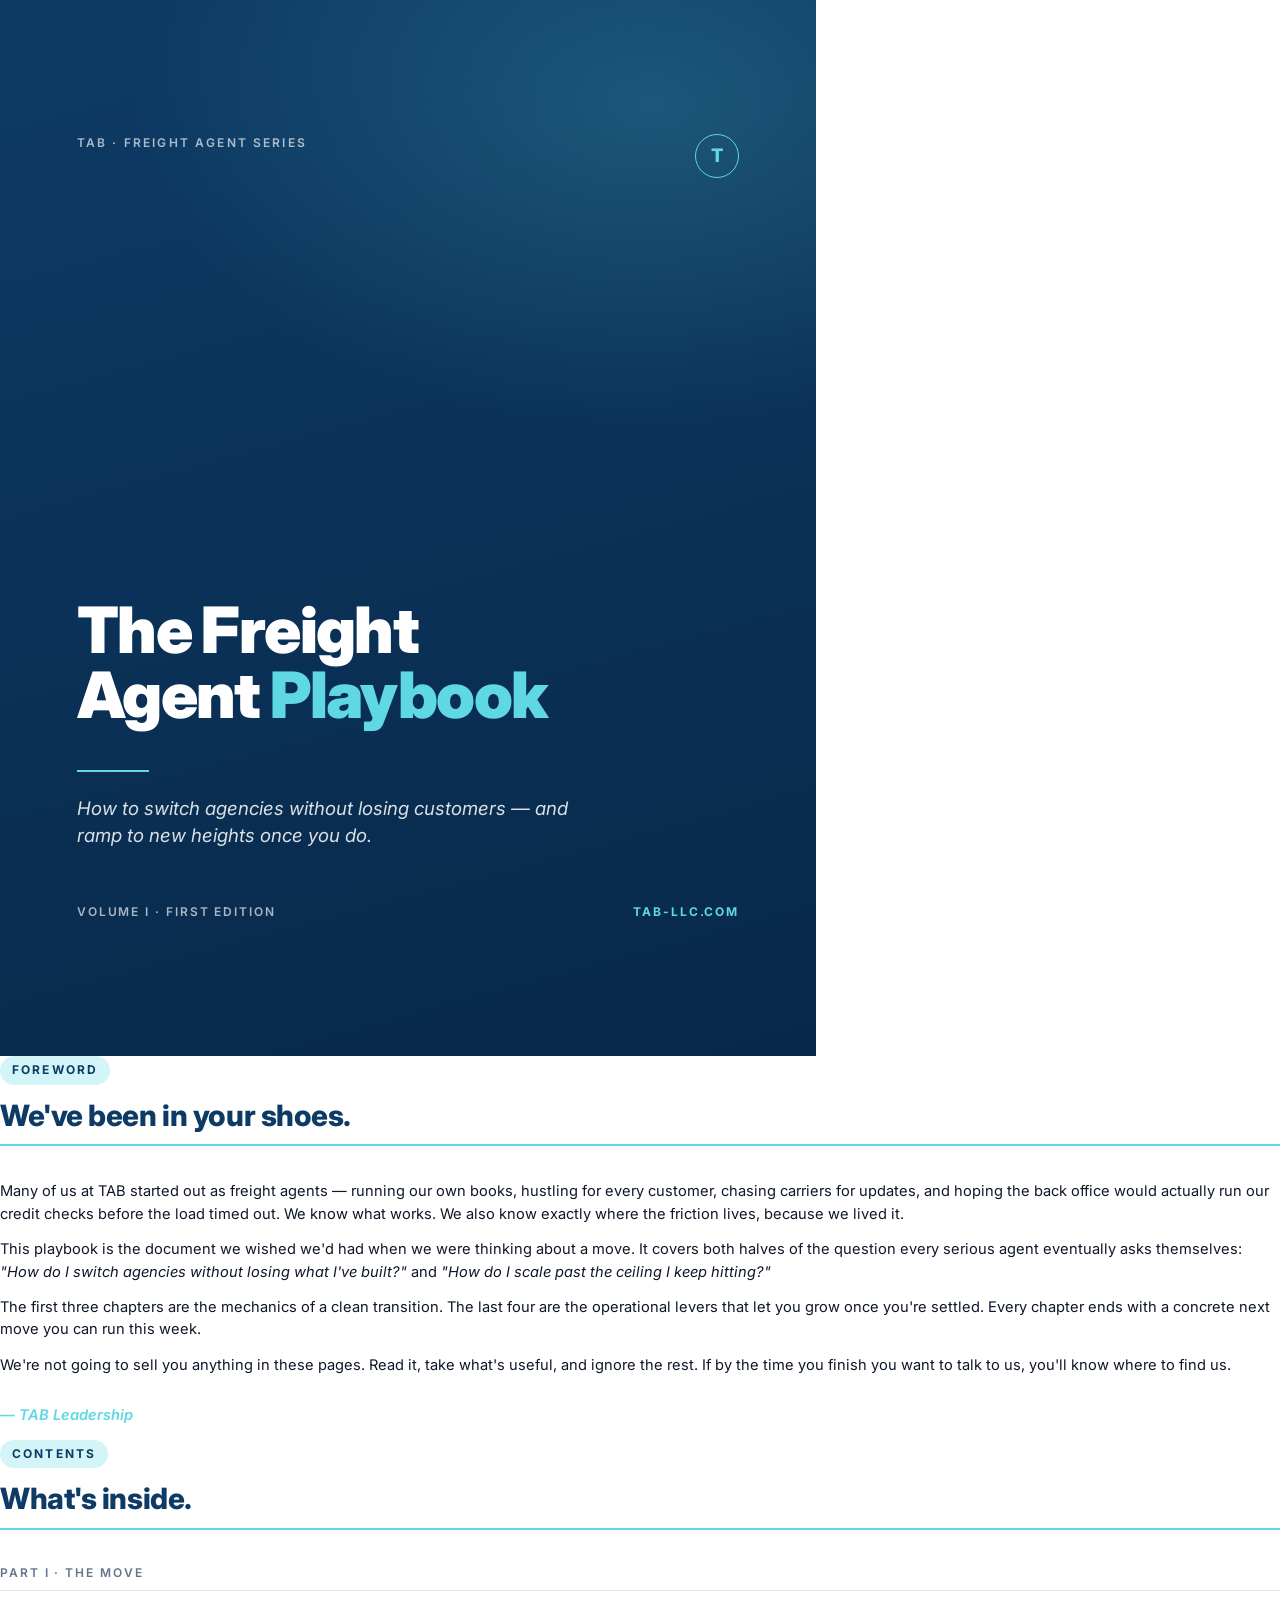
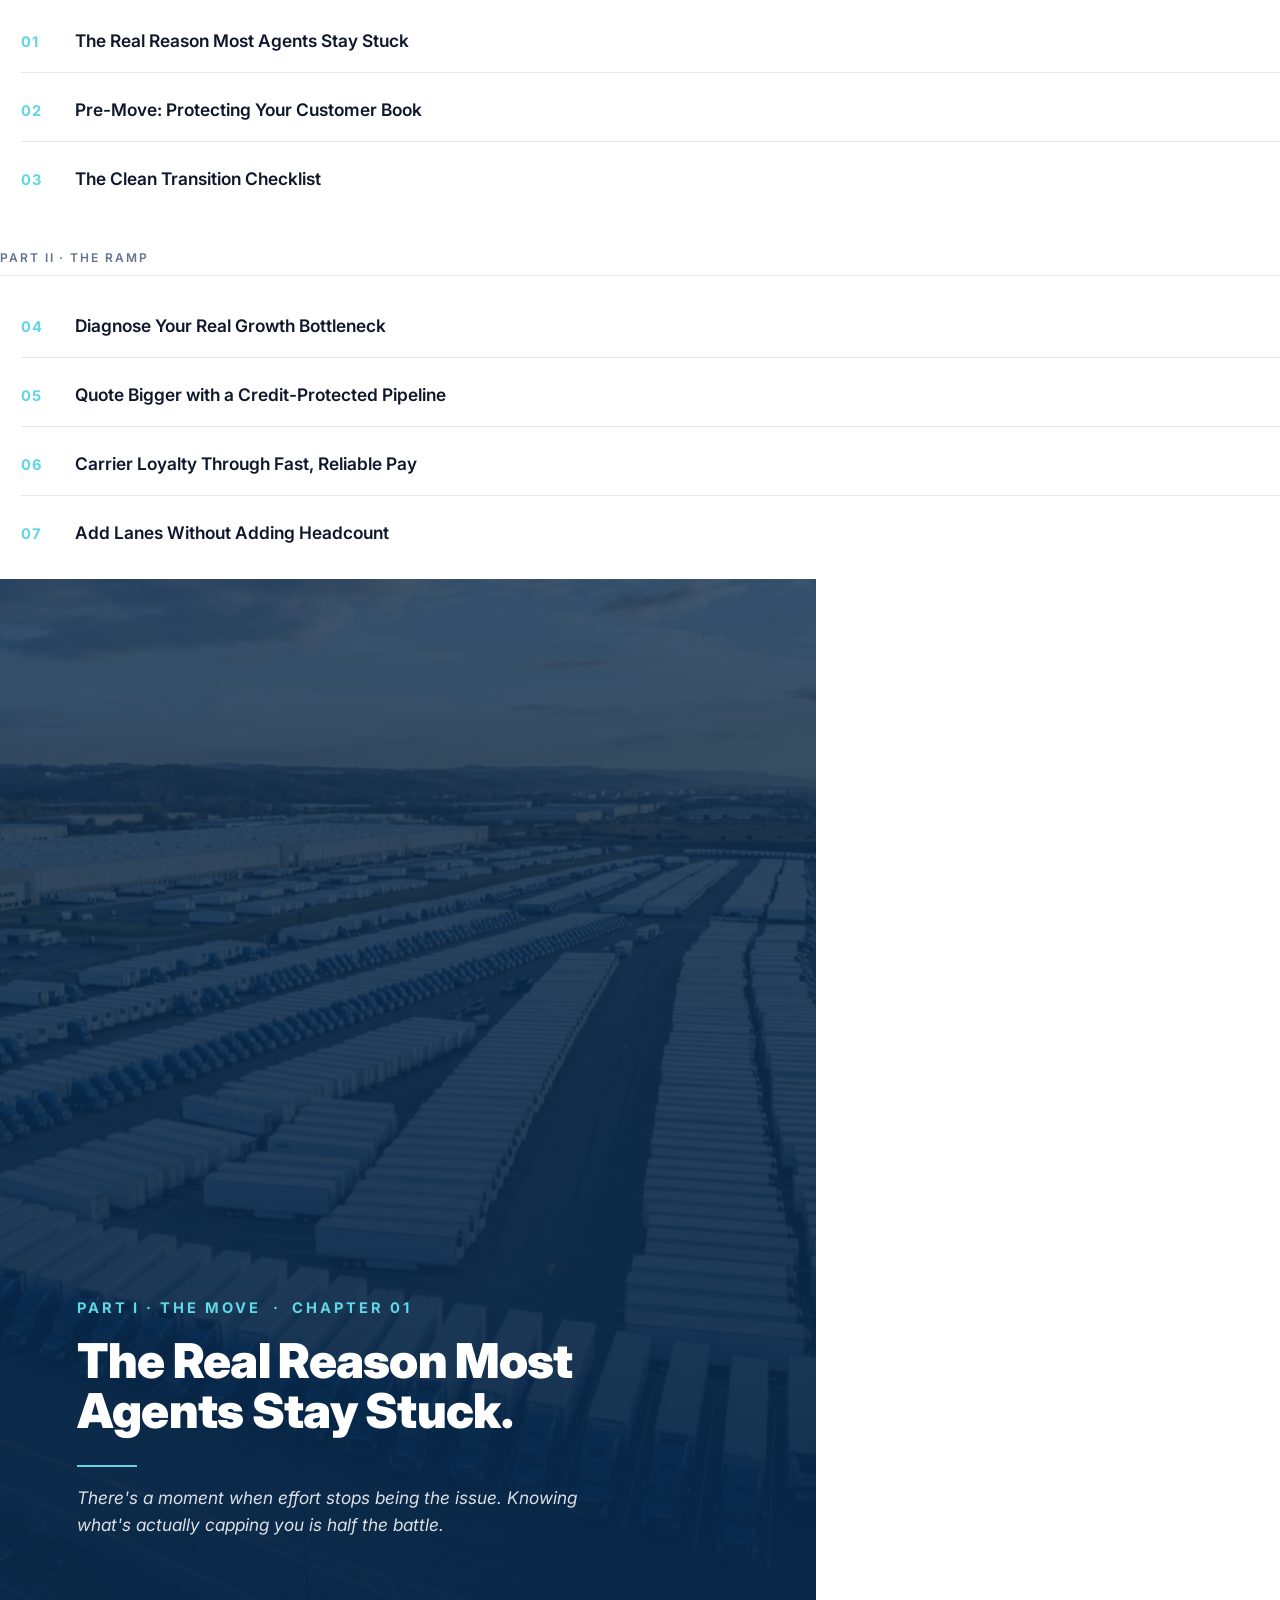
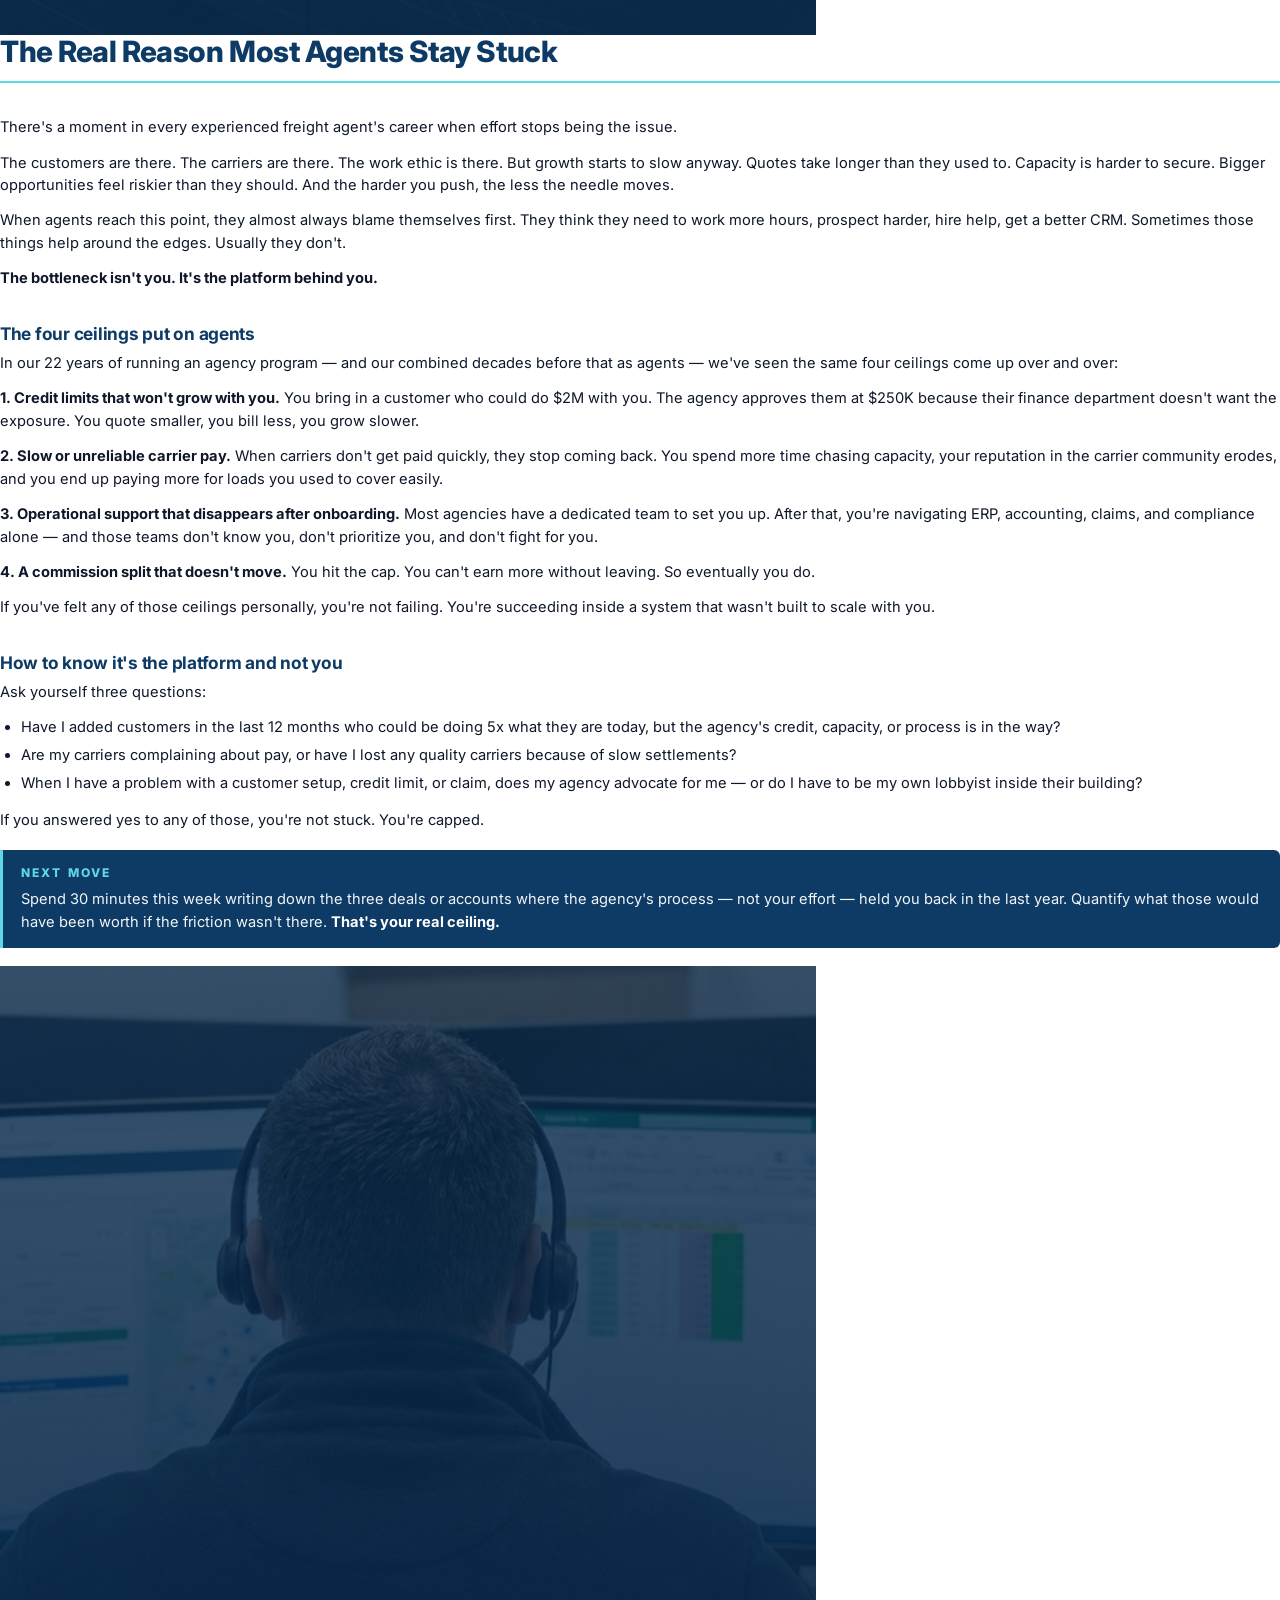
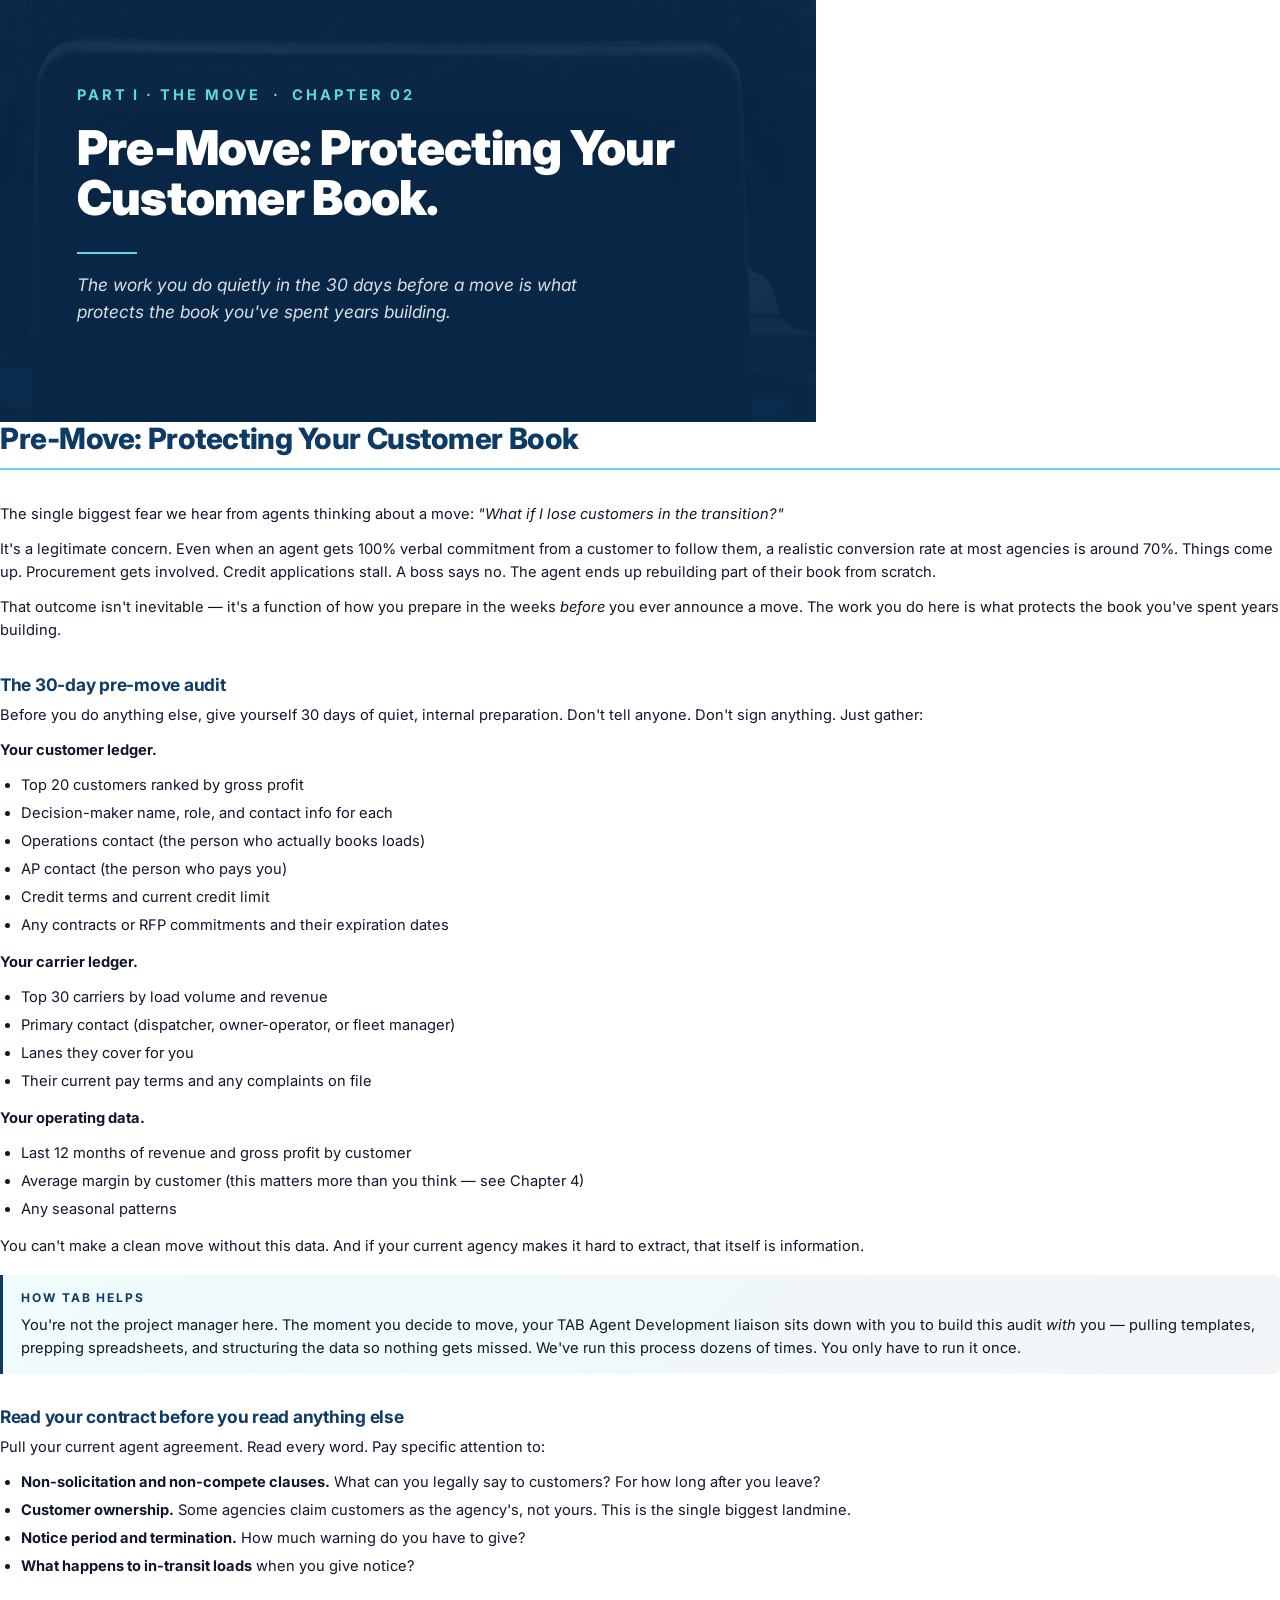
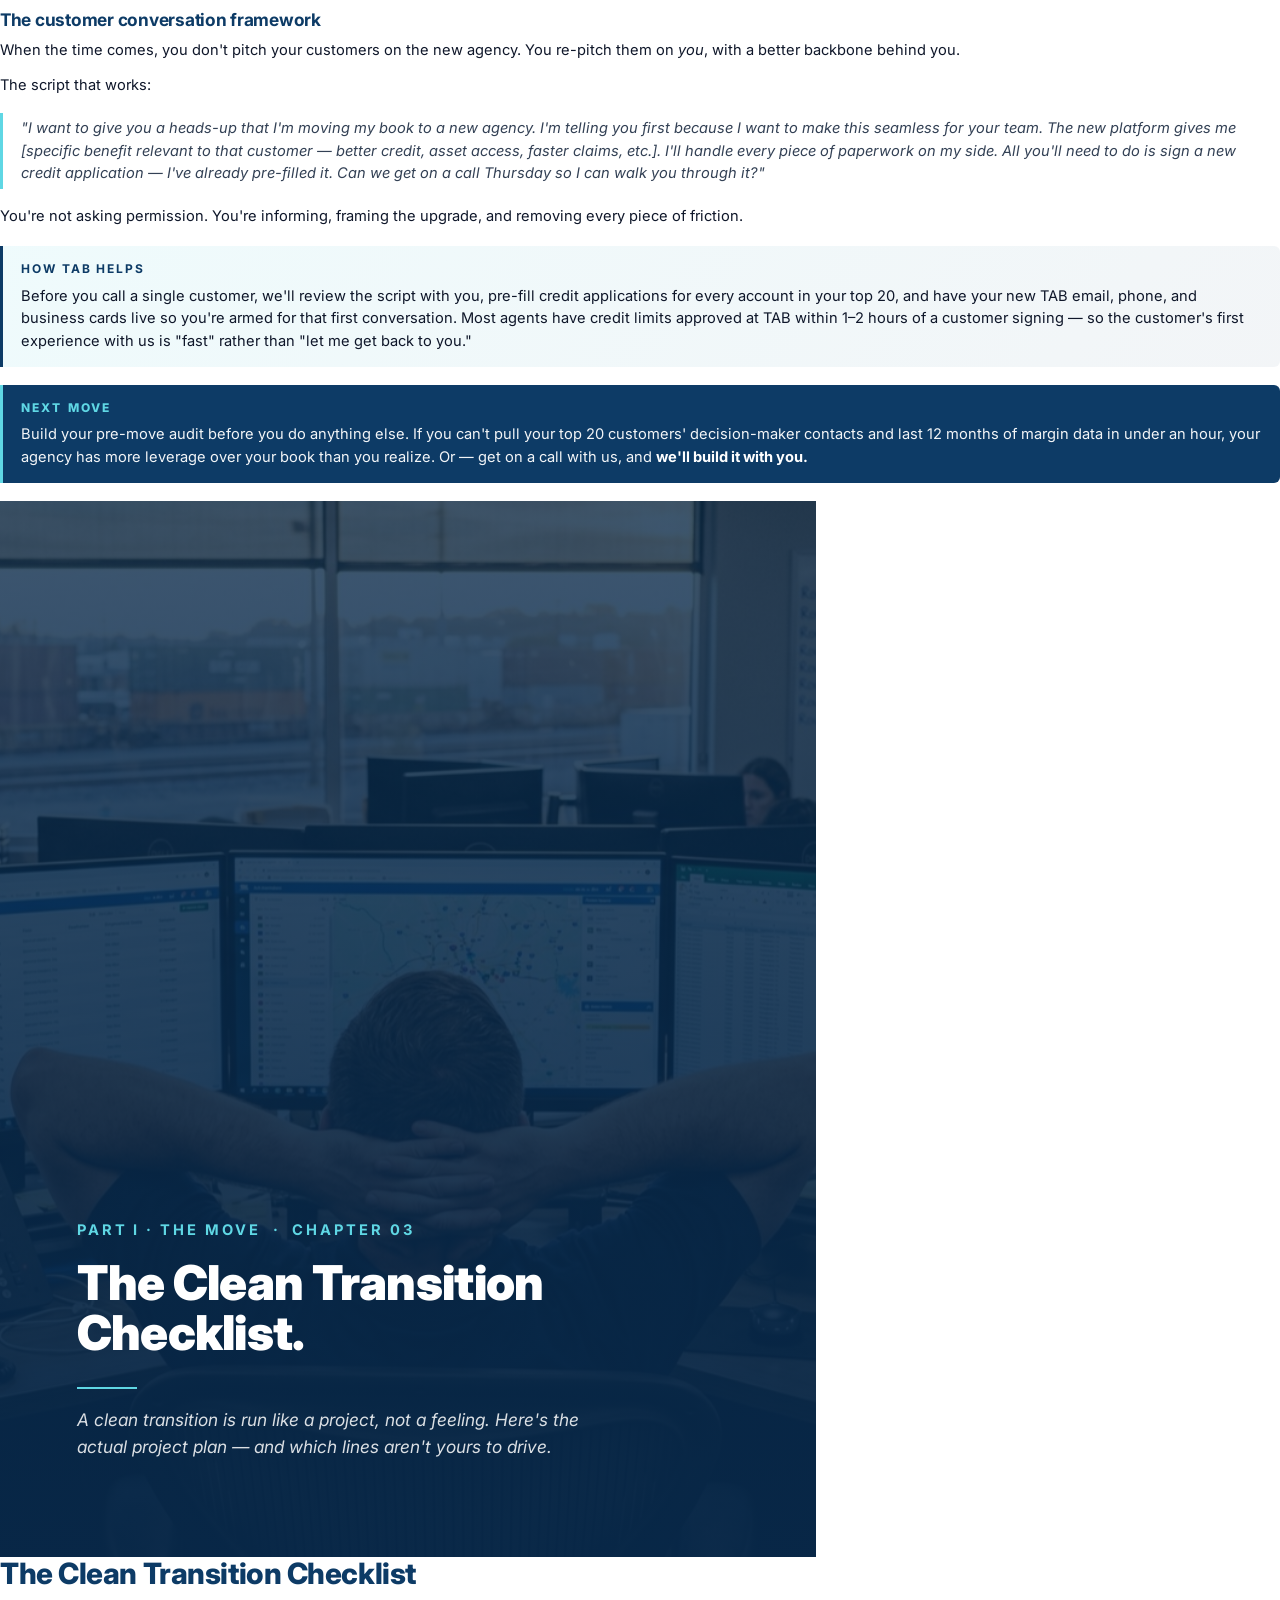
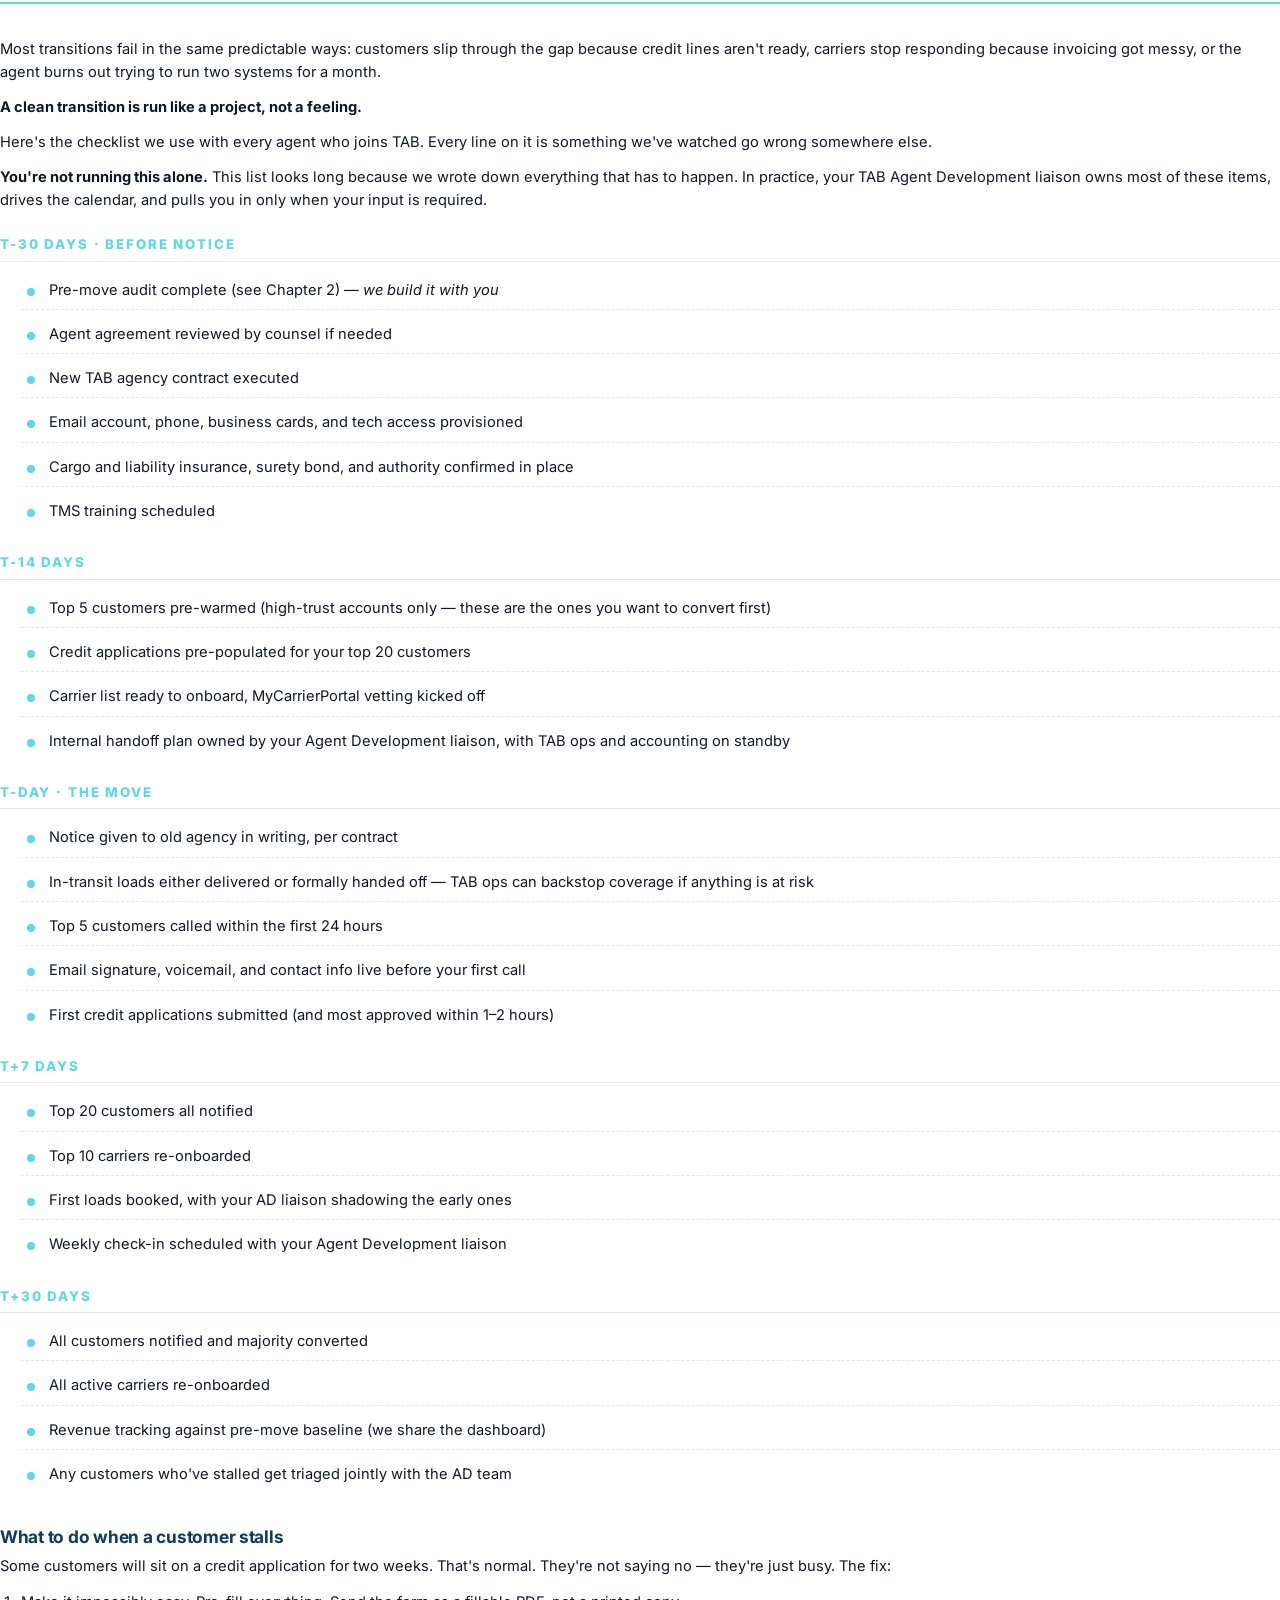
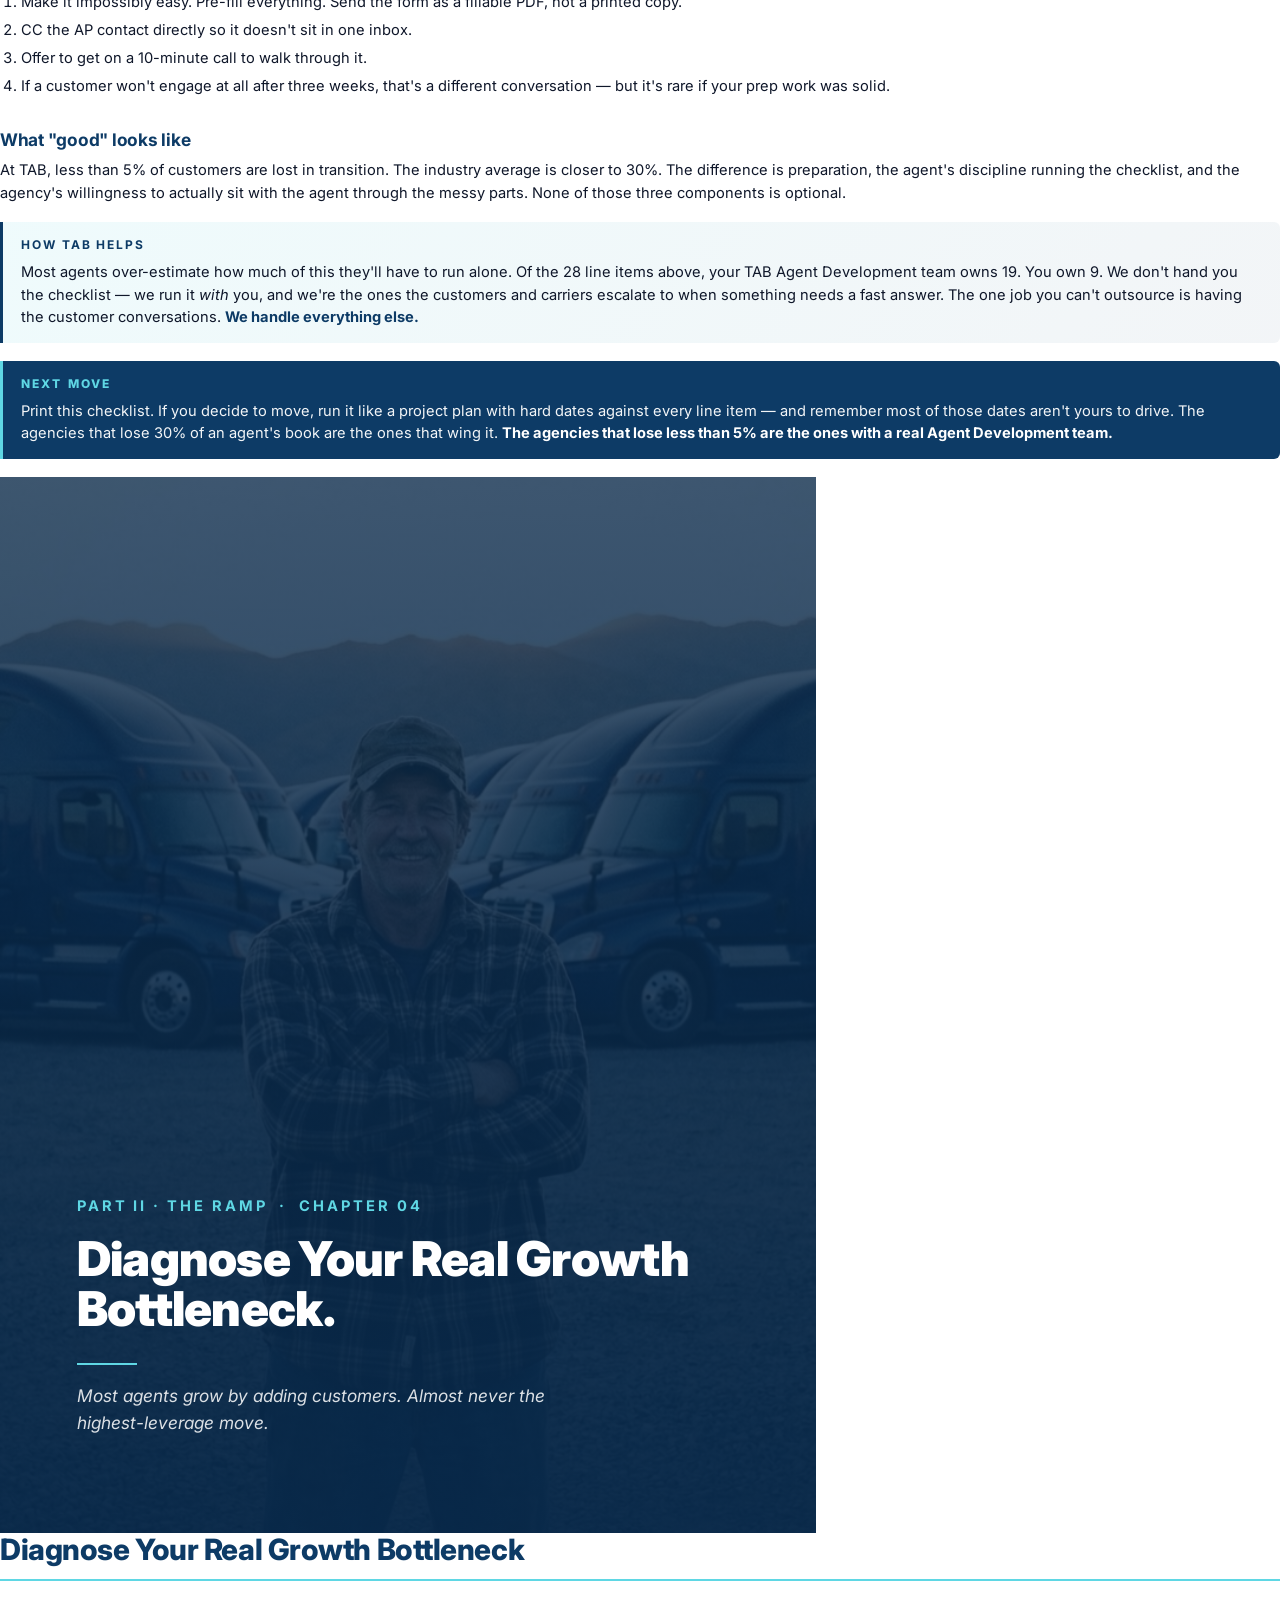
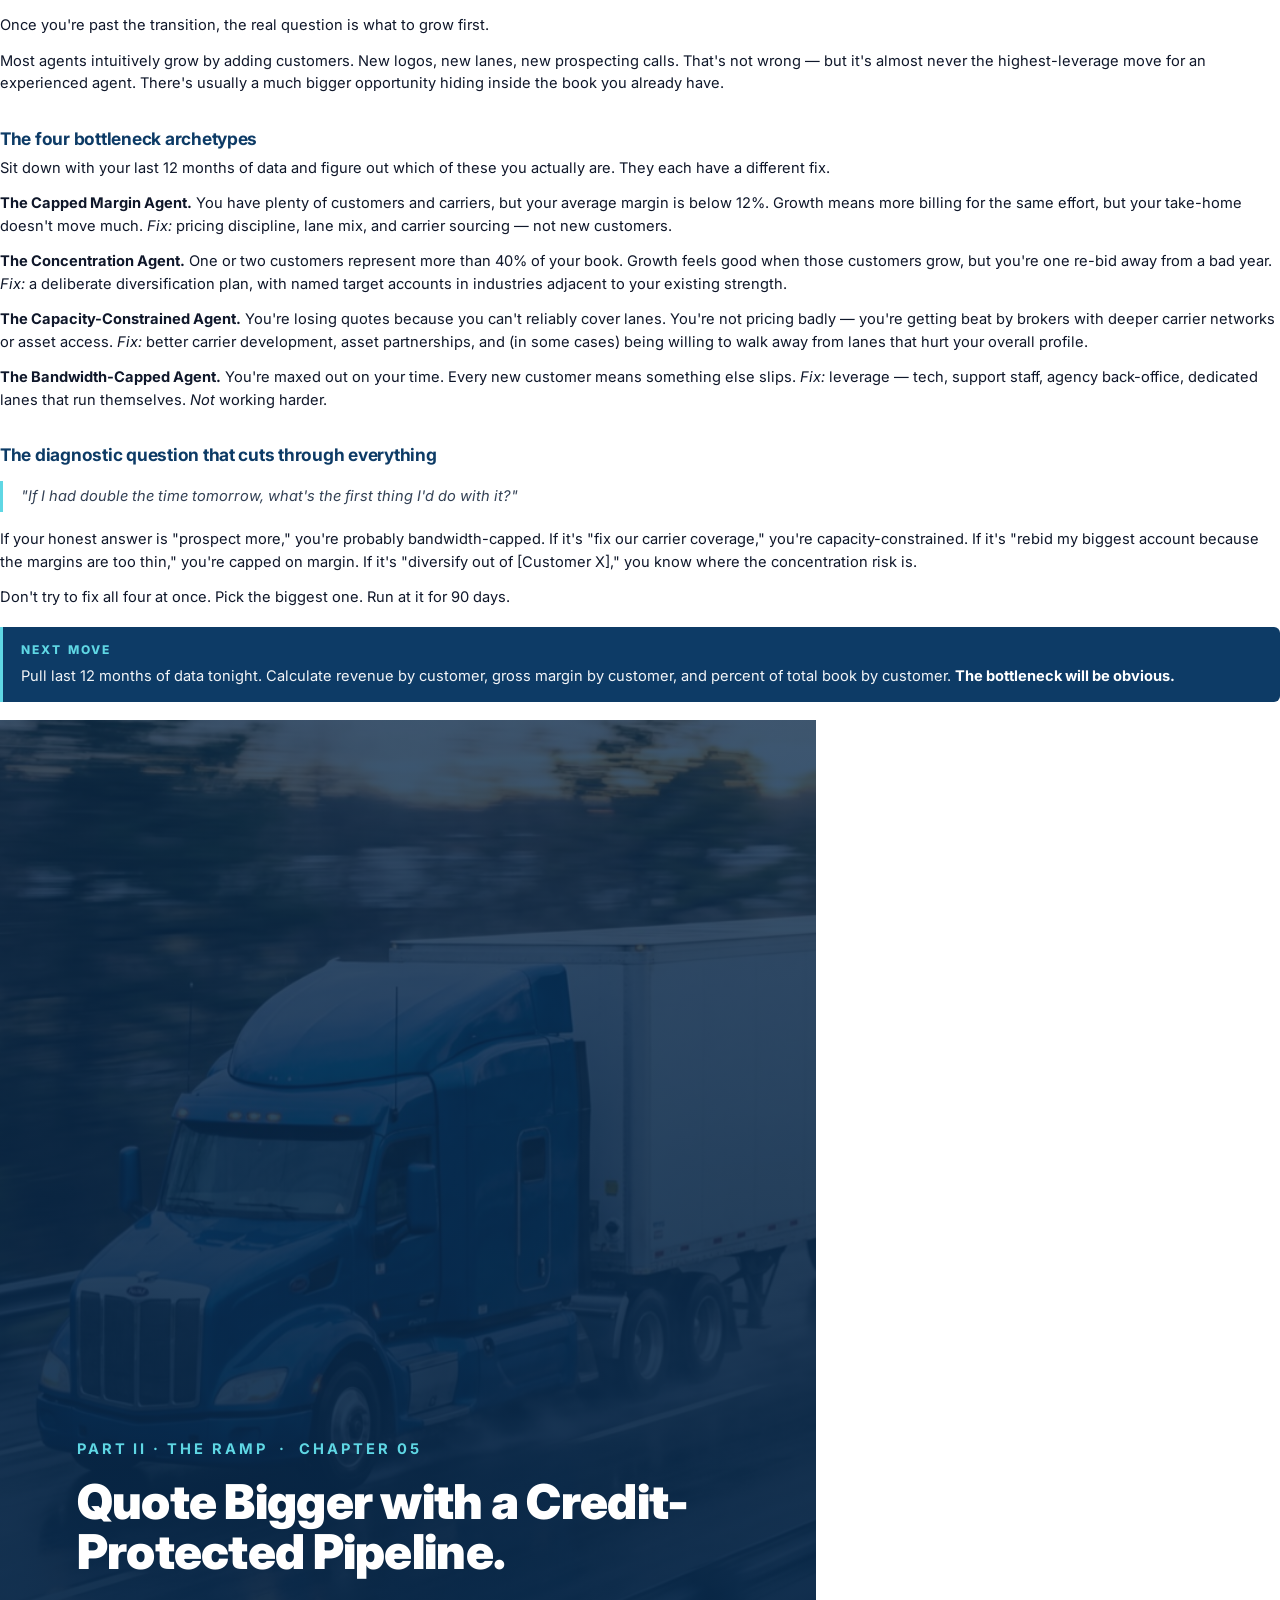
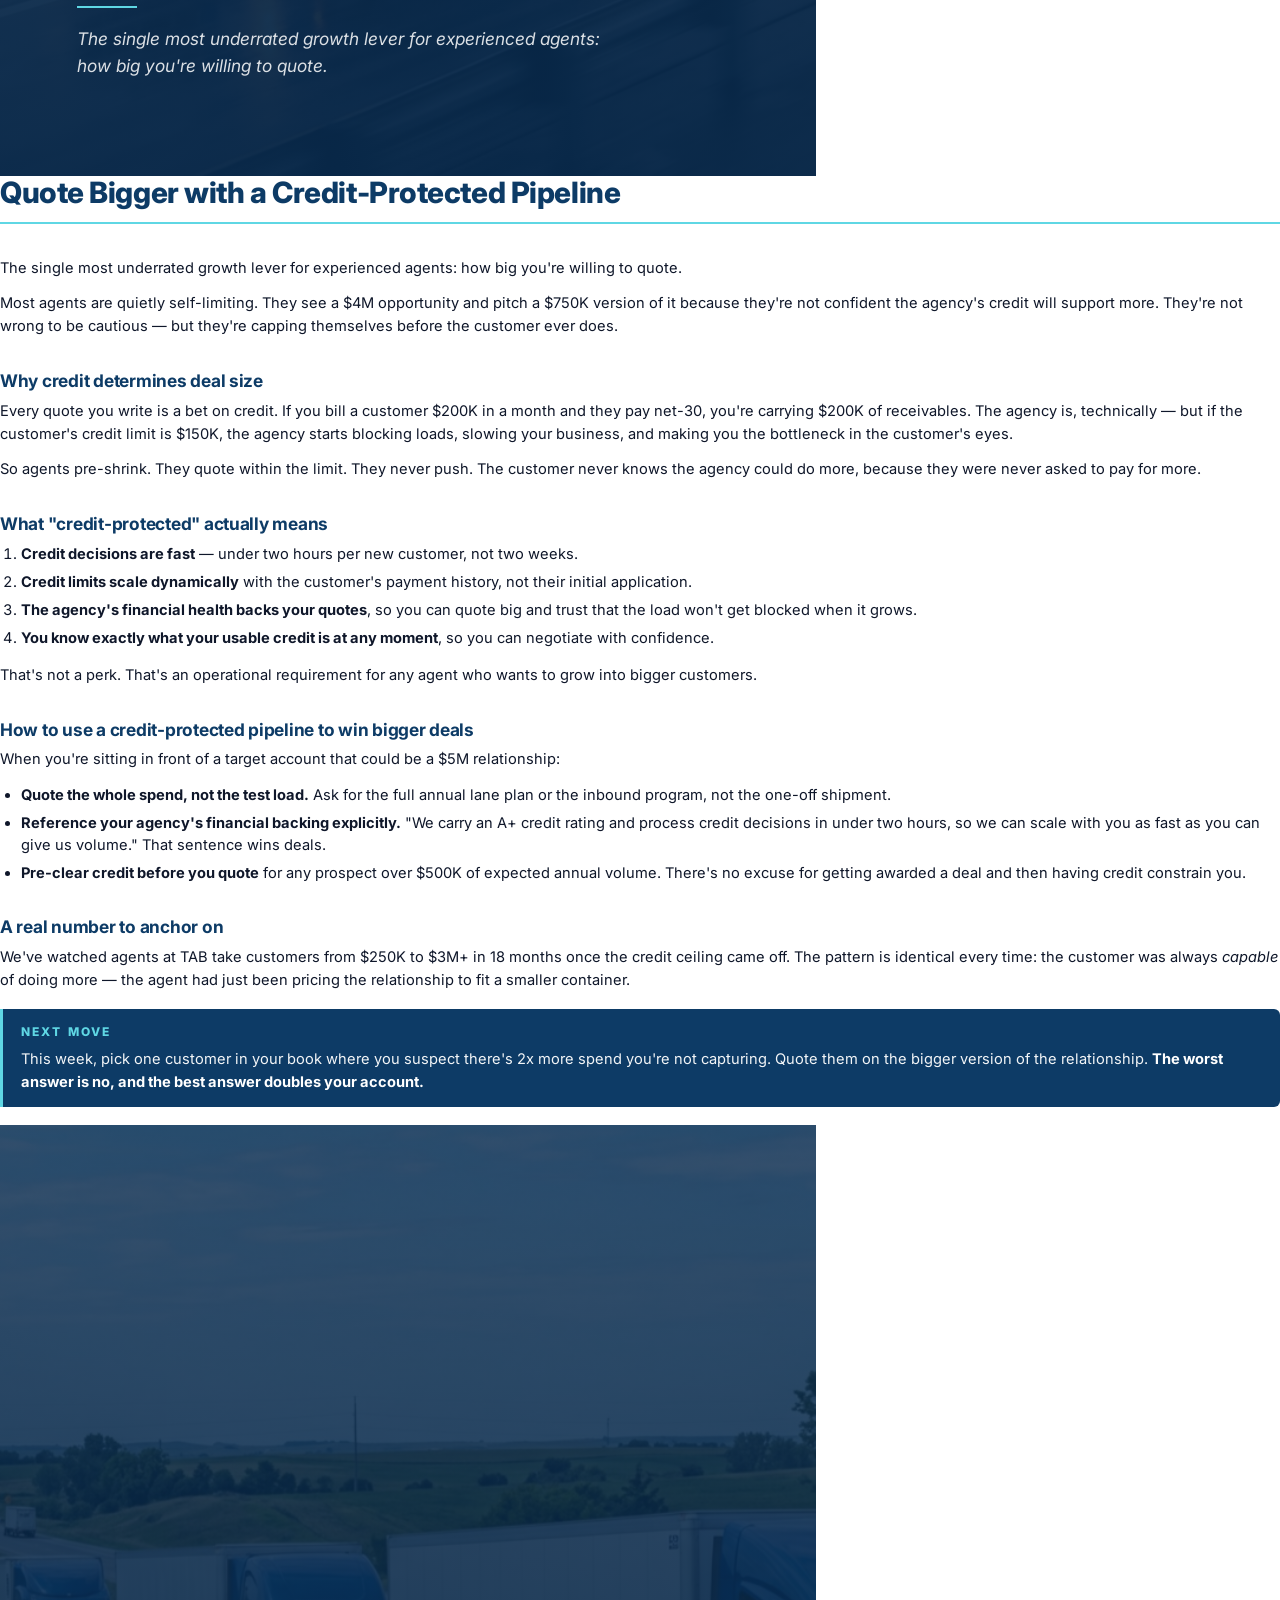
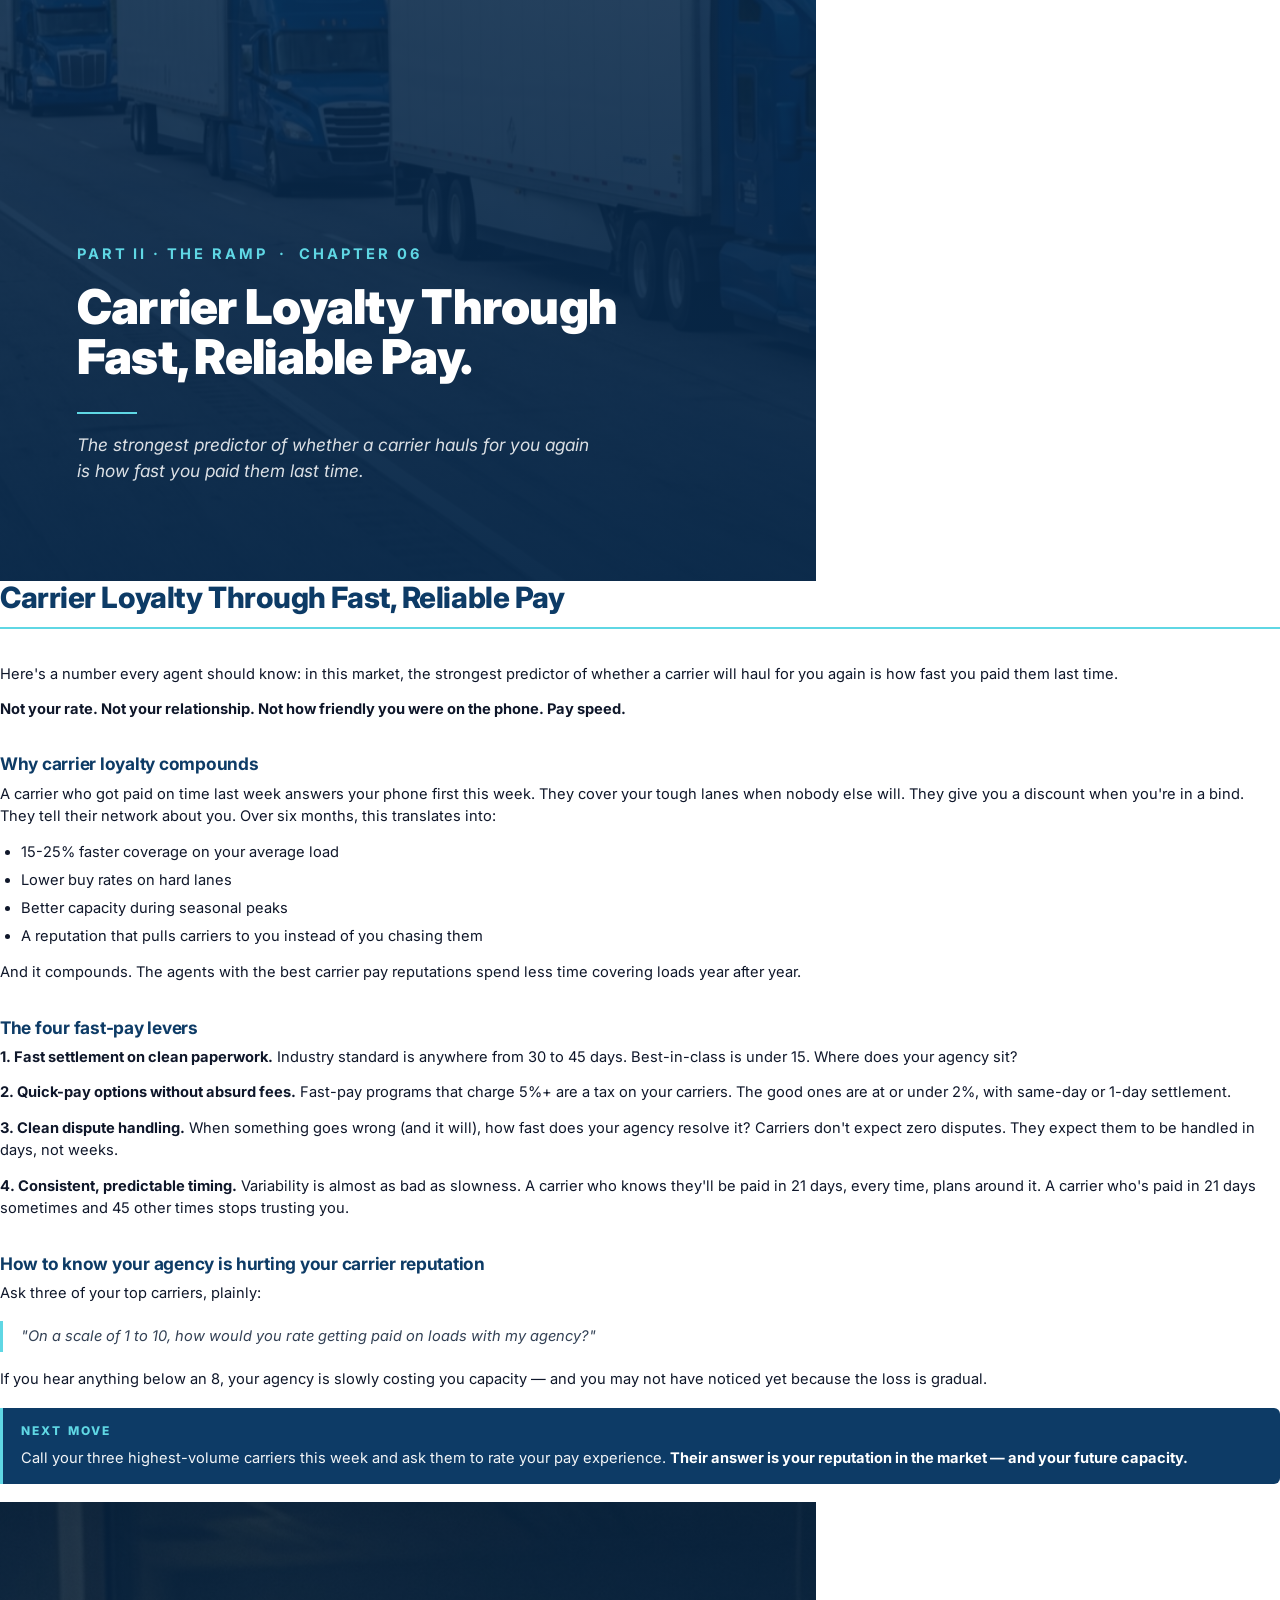
==== commit 83c901c5: "Playbook PDF: force sRGB color profile + heavier overlay Two changes to stop the navy chapter-opener" ====
--- a/playbook/playbook.html
+++ b/playbook/playbook.html
@@ -267,7 +267,9 @@
     position: absolute;
     inset: 0;
     z-index: 1;
-    background: linear-gradient(180deg, rgba(8,40,73,0.55) 0%, rgba(8,40,73,0.92) 100%);
+    /* Heavy navy overlay so warm-toned imagery underneath doesn't
+       bleed through and tint the gradient toward pink in PDF viewers. */
+    background: linear-gradient(180deg, rgba(8,40,73,0.78) 0%, rgba(8,40,73,0.97) 100%);
   }
   .chapter-opener > * { position: relative; z-index: 2; }
   .chapter-opener .chapter-num {
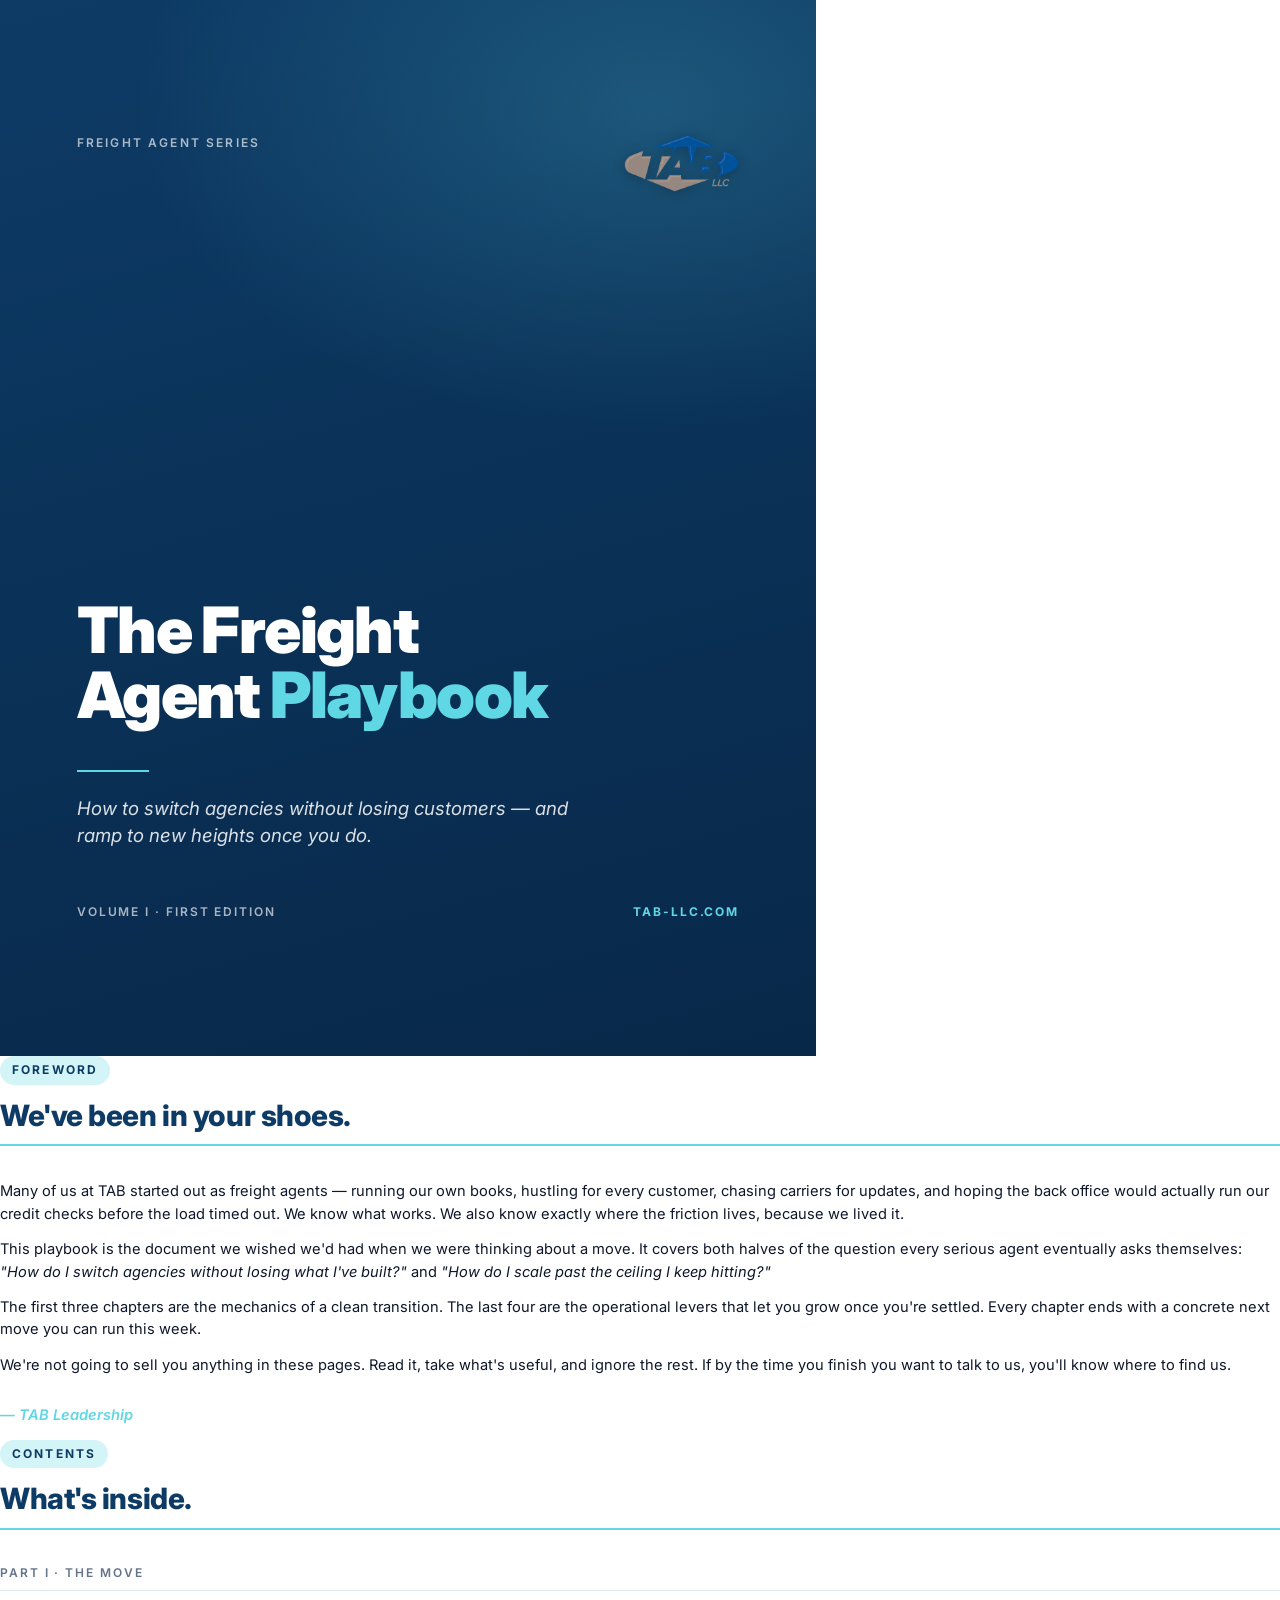
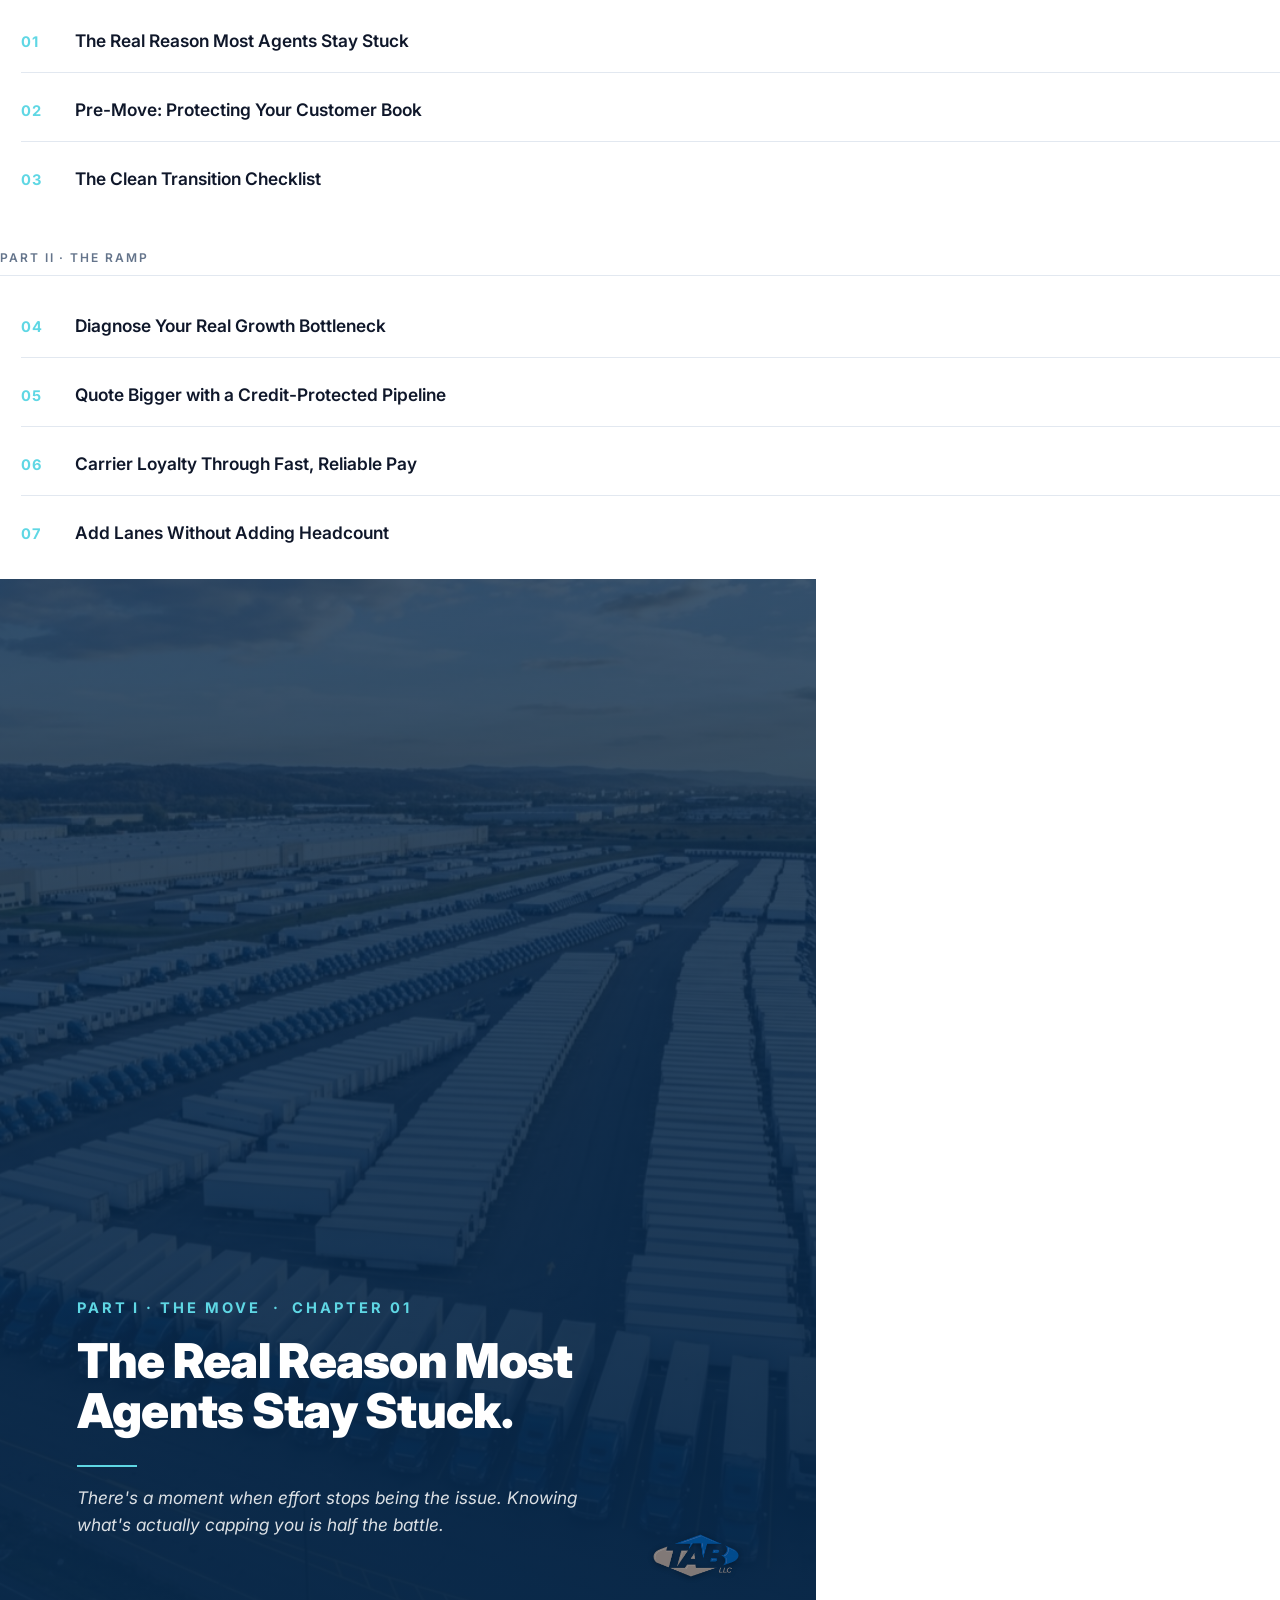
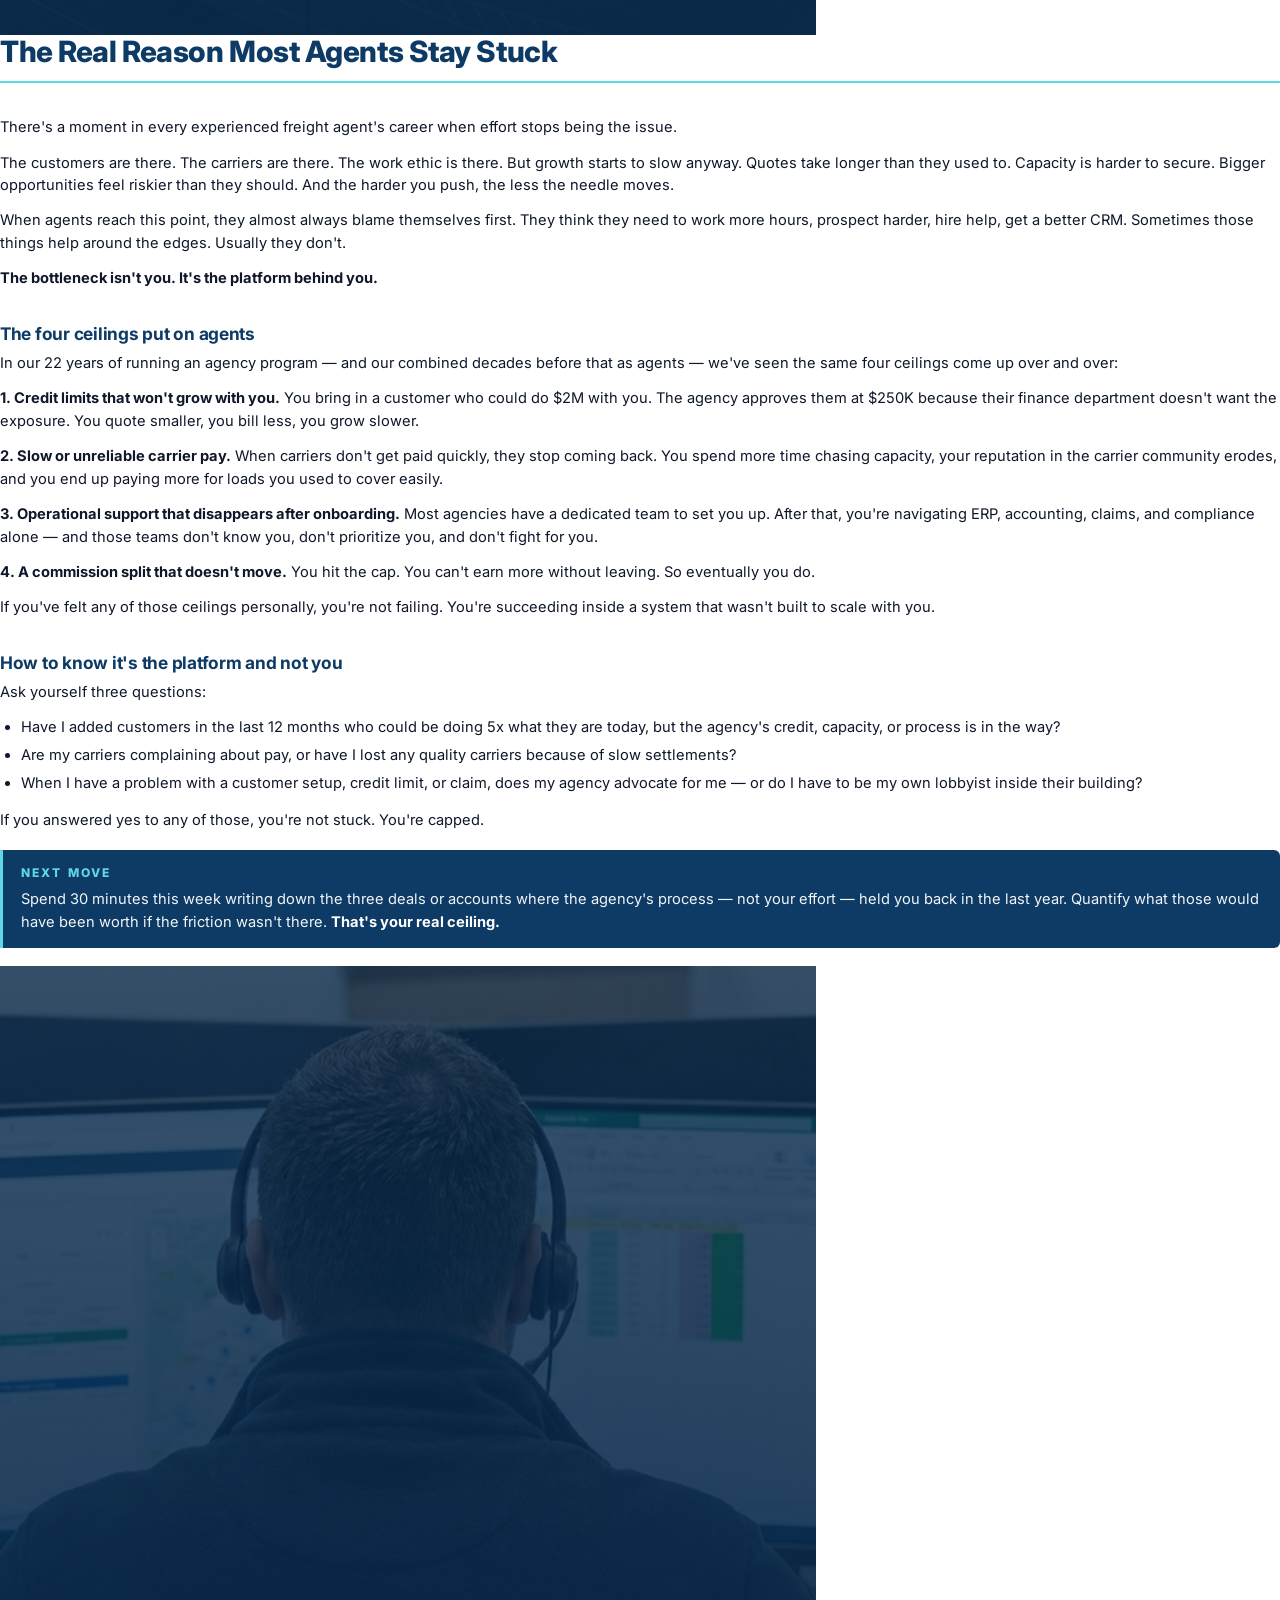
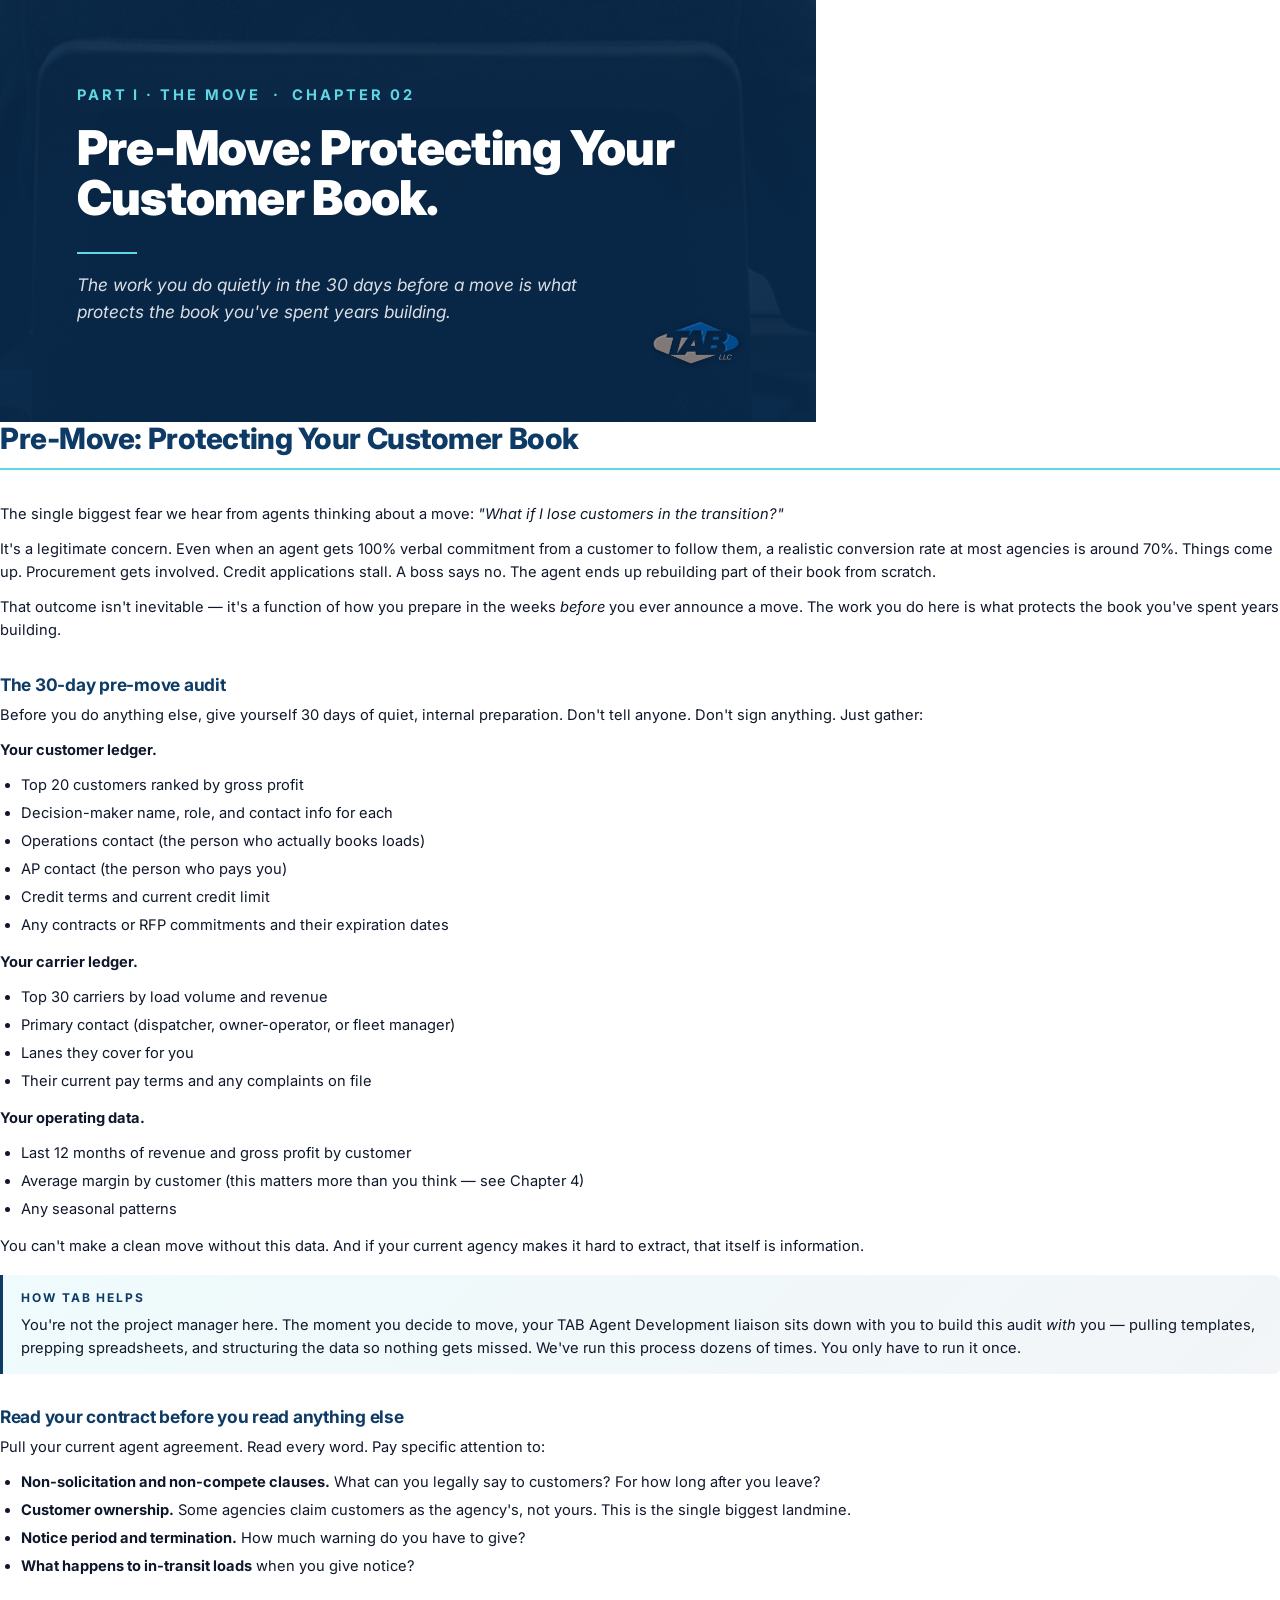
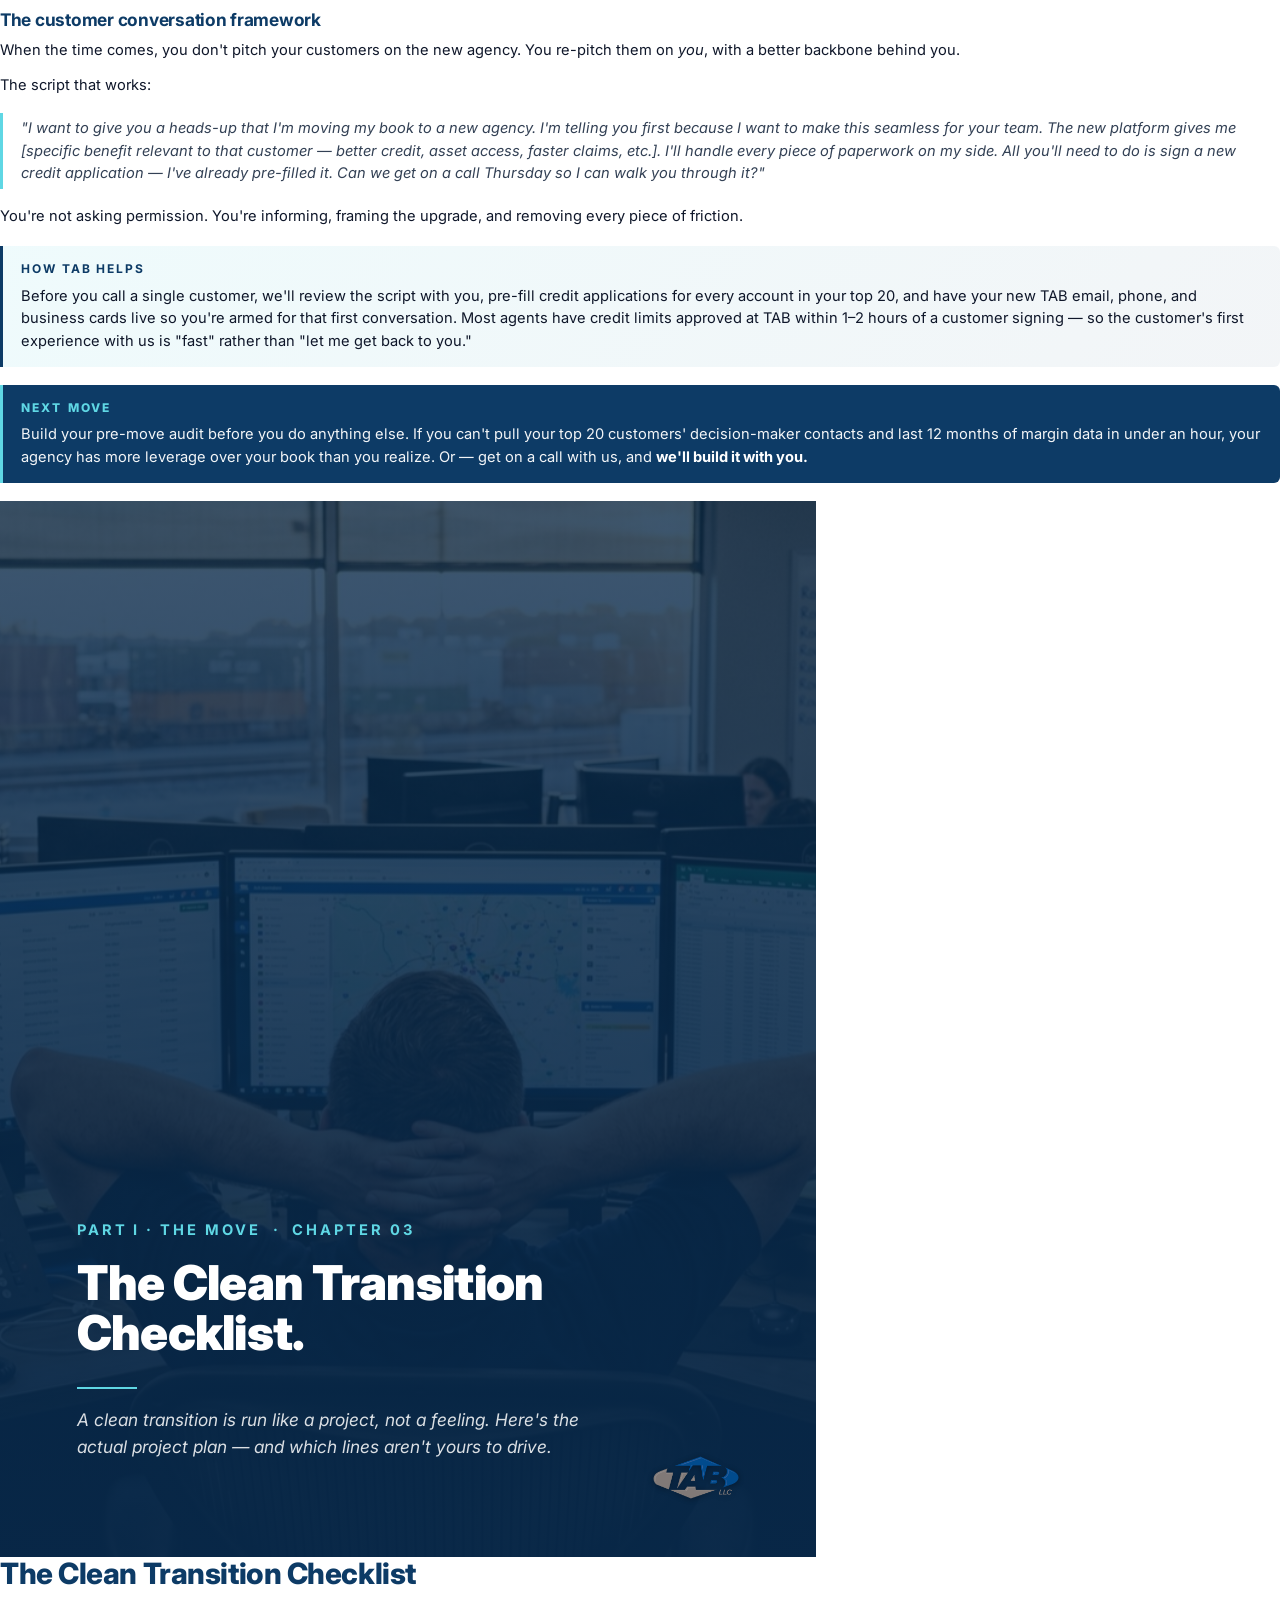
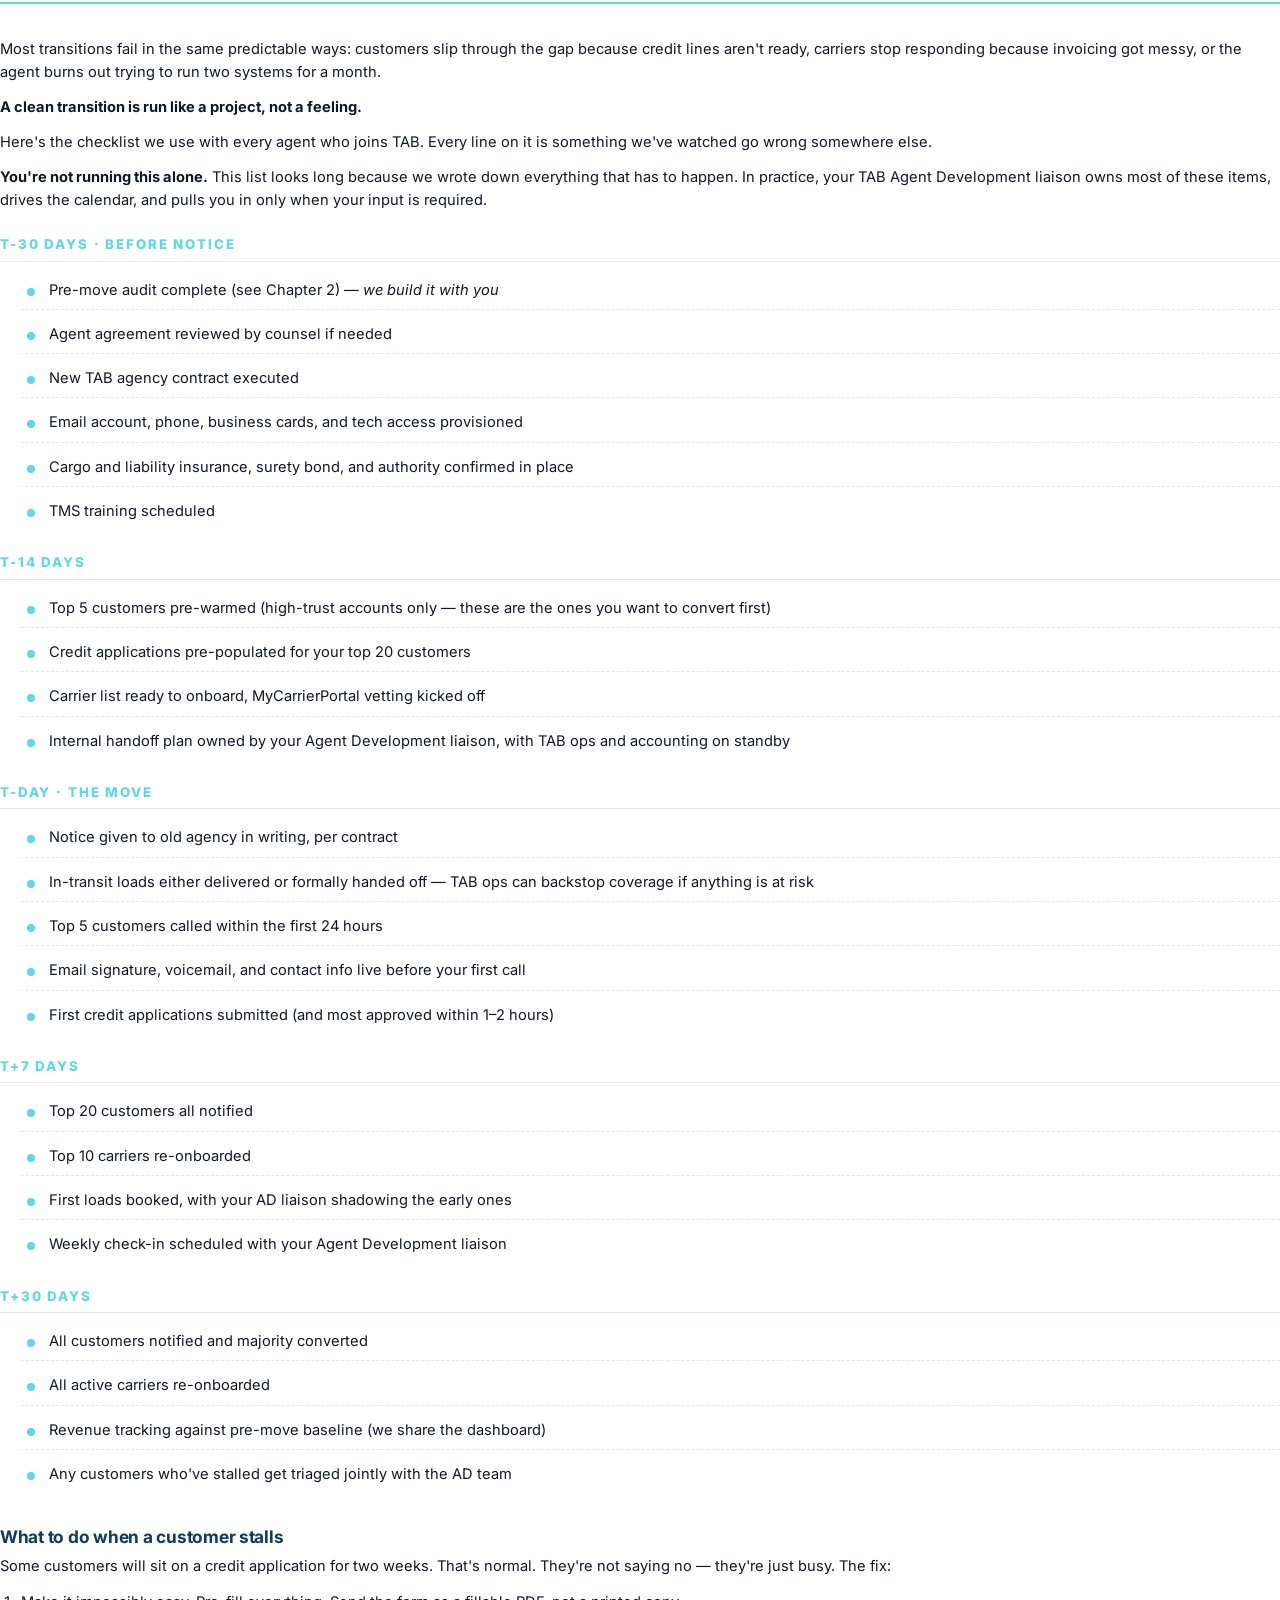
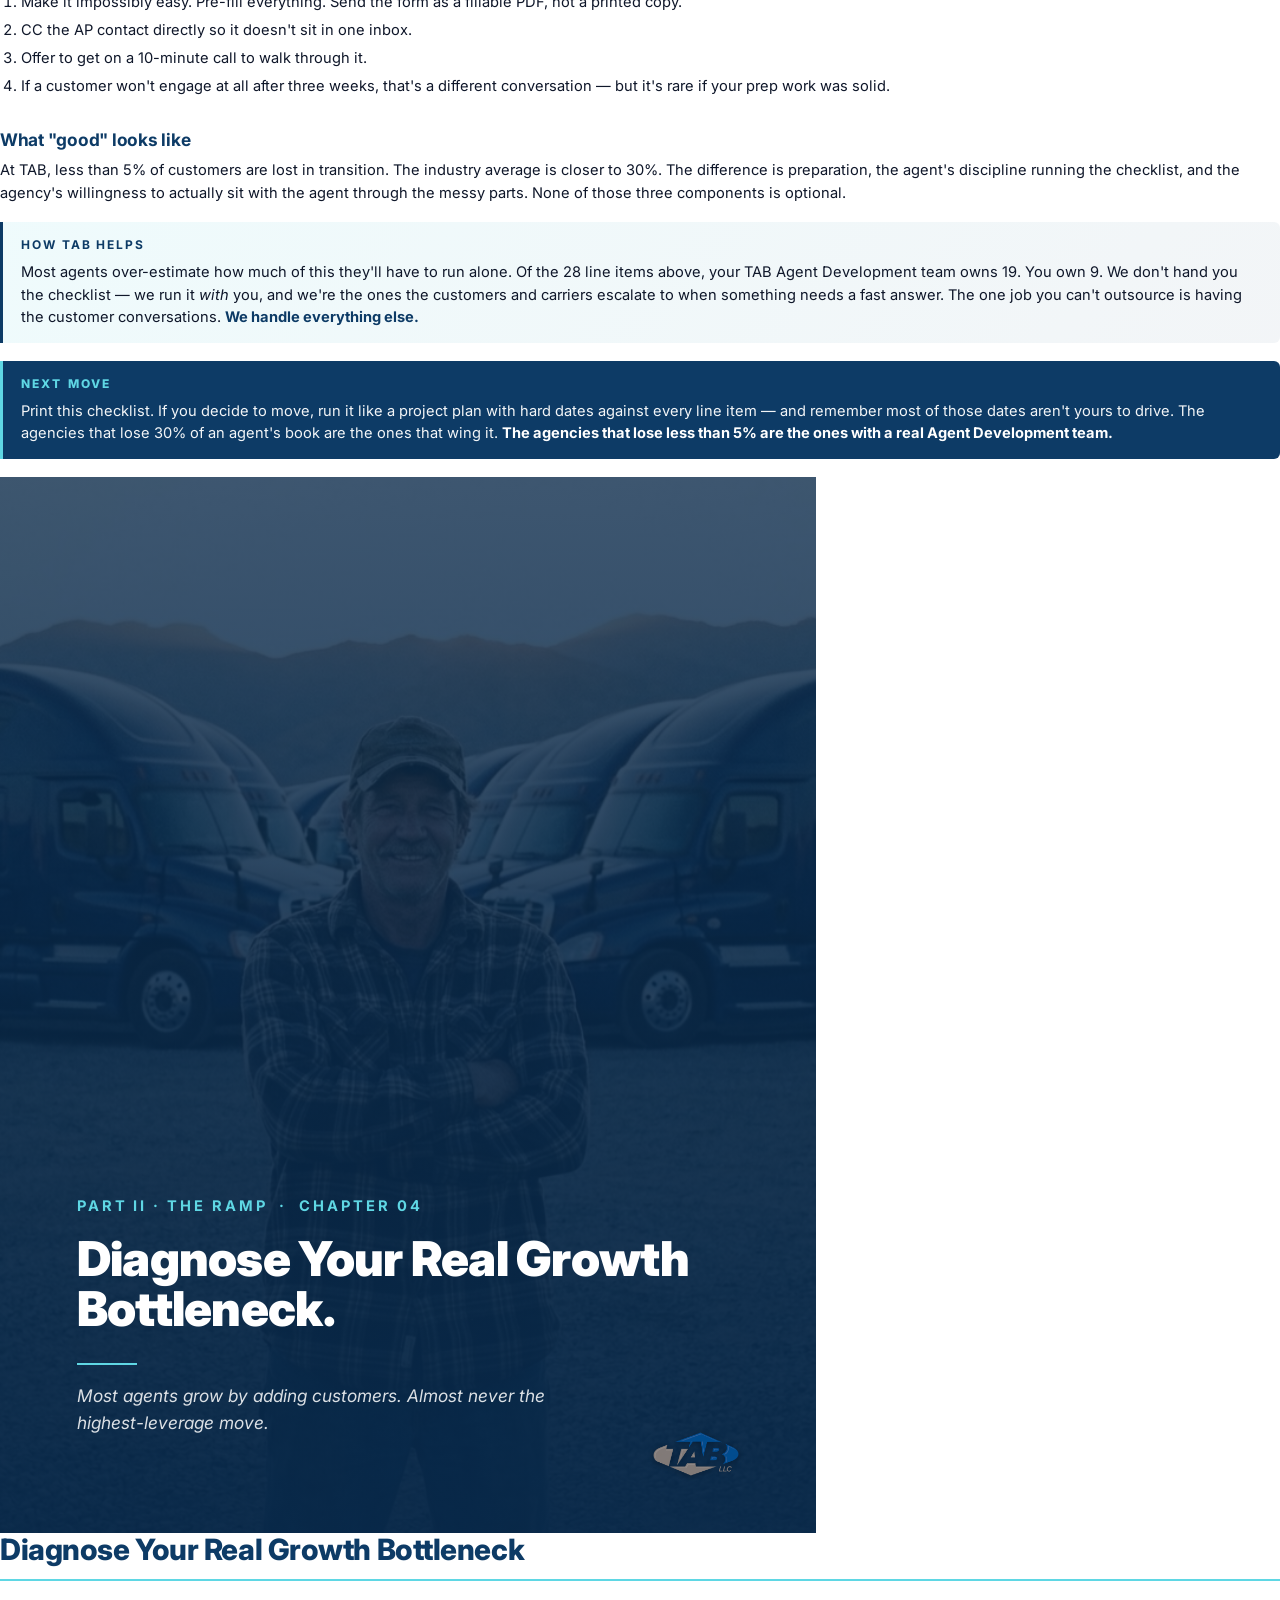
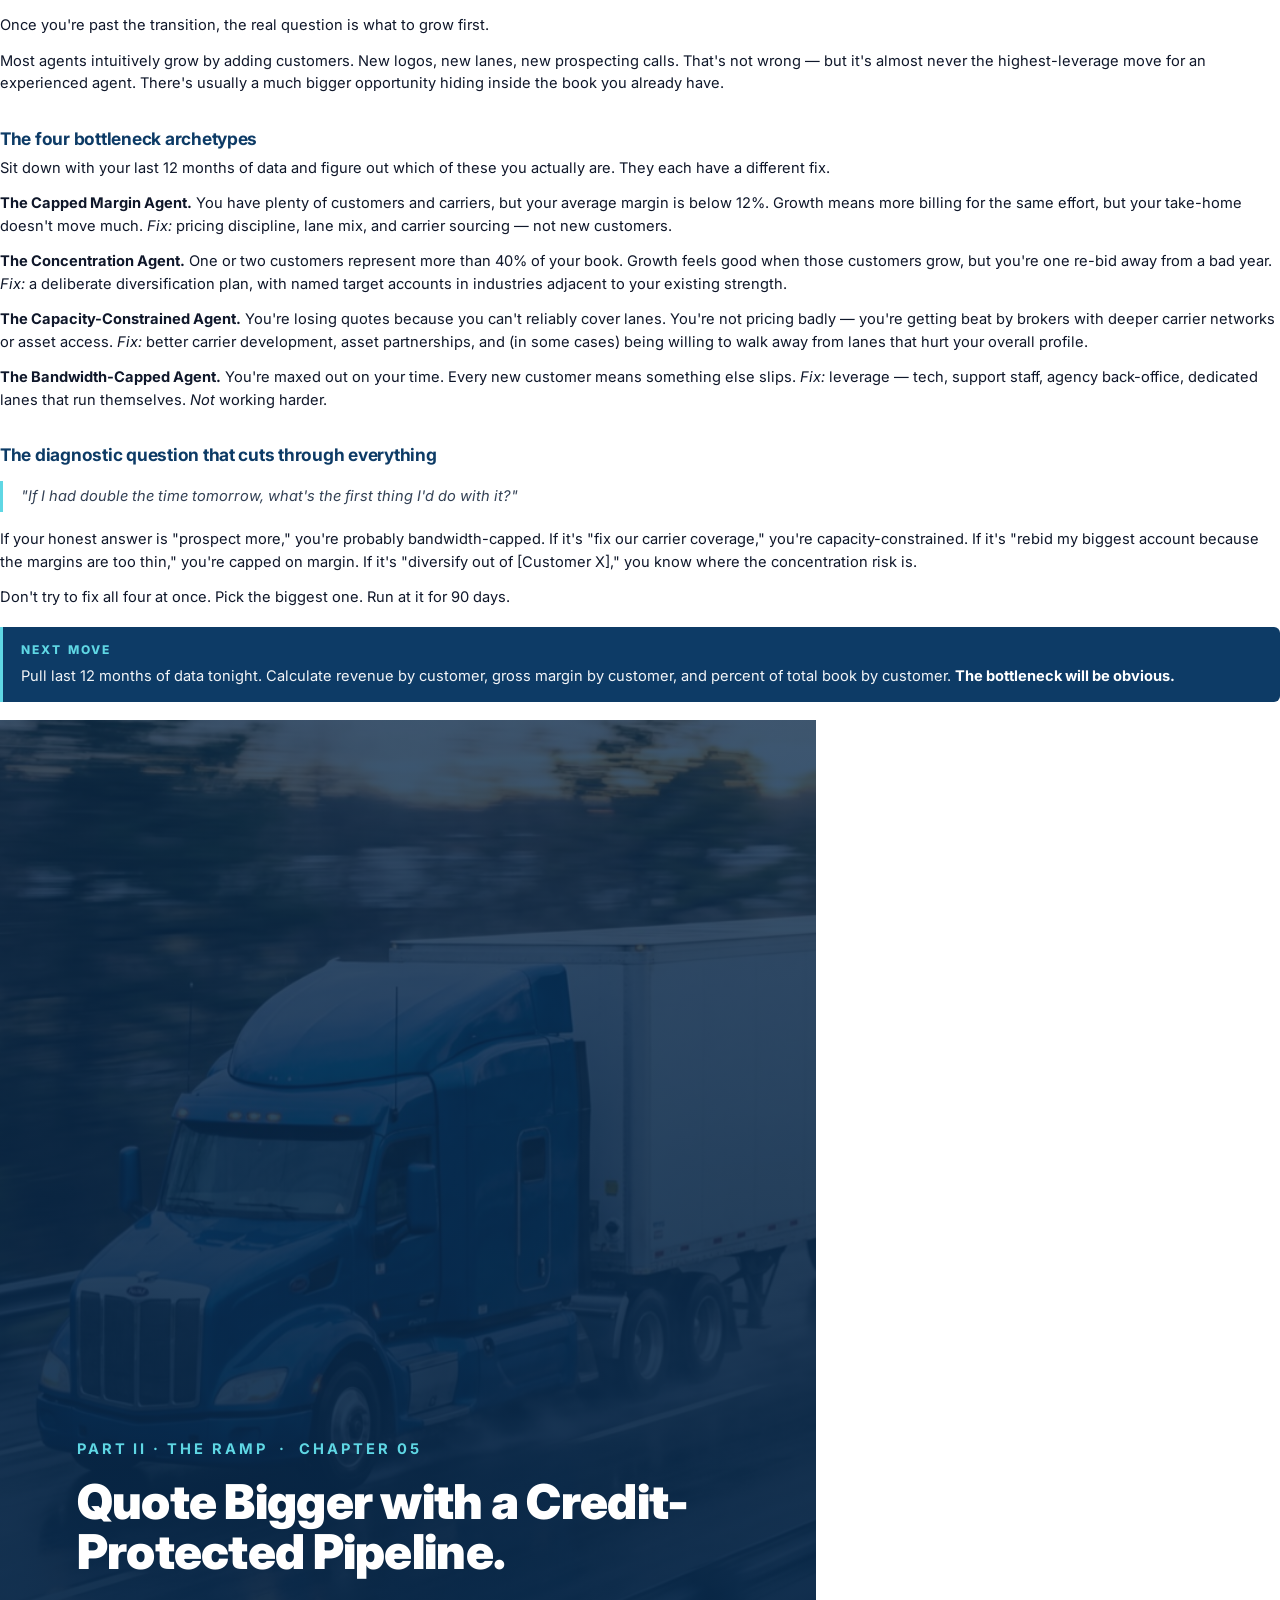
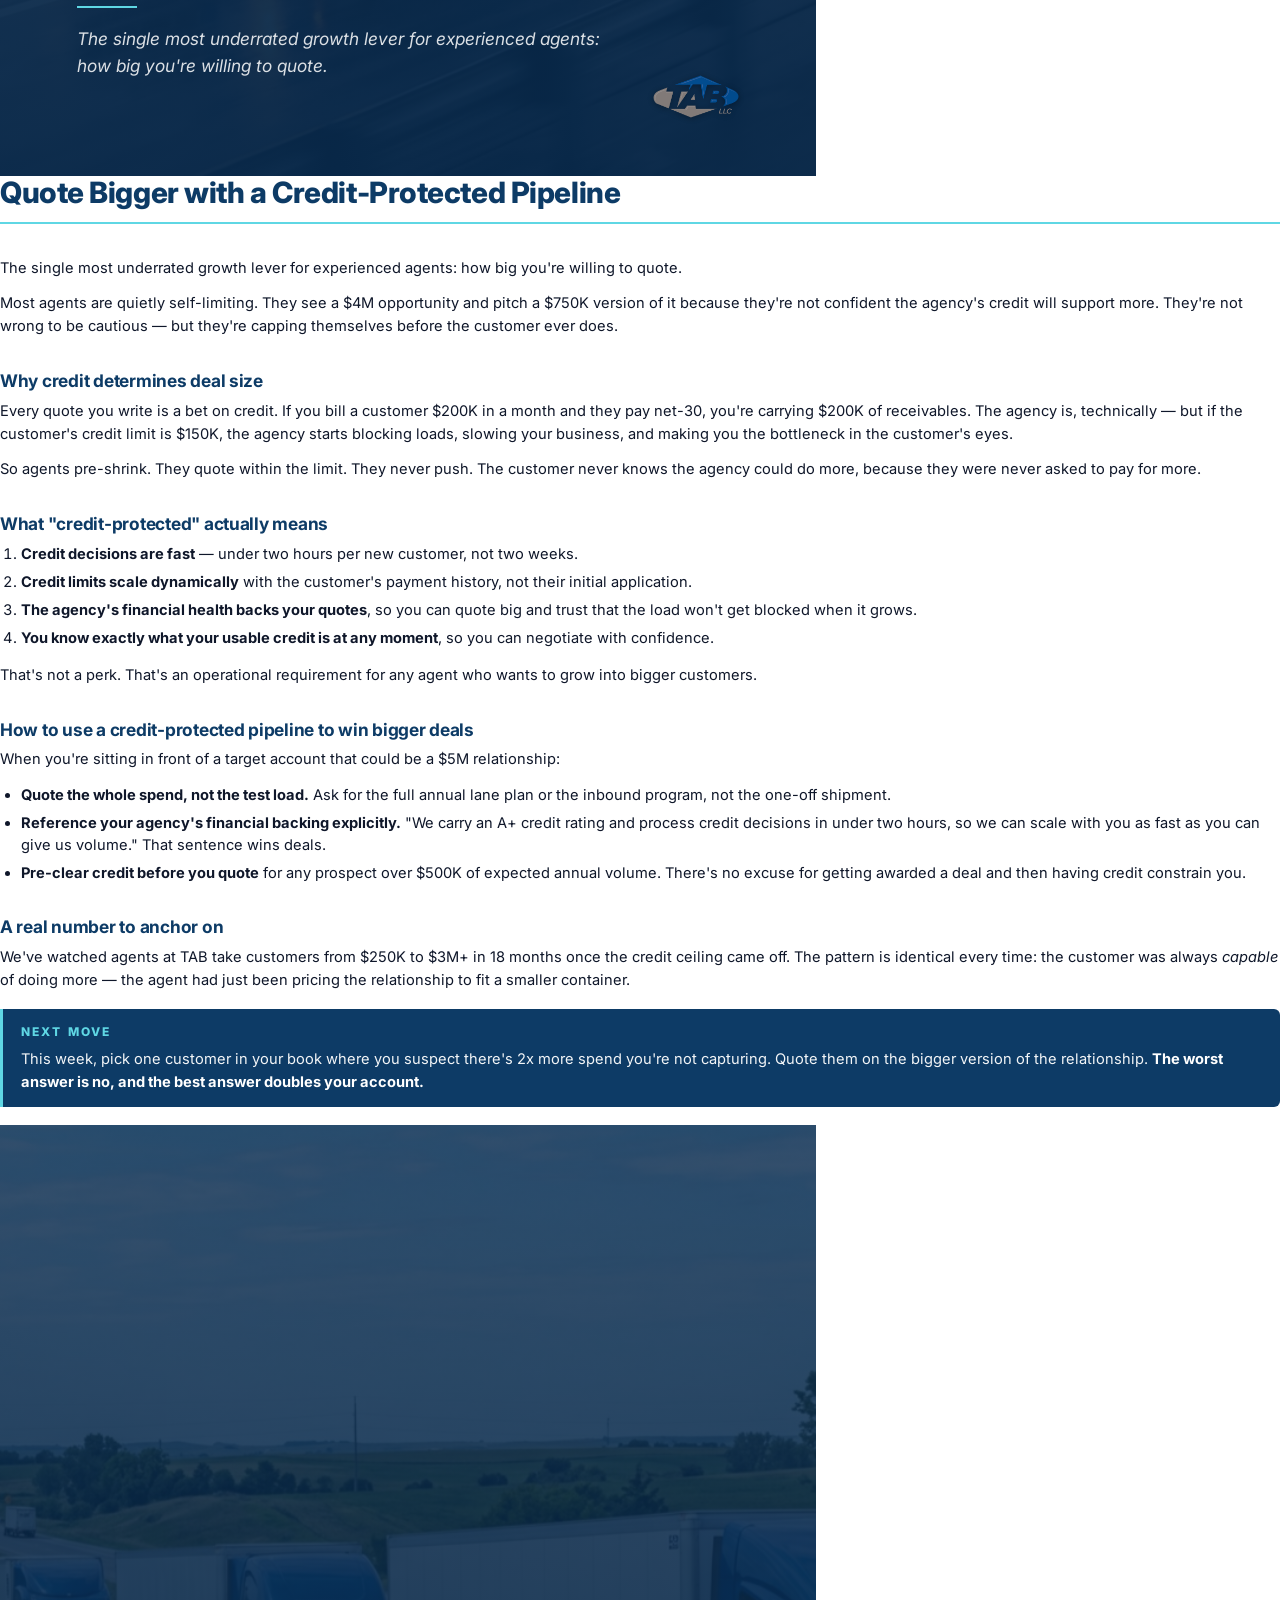
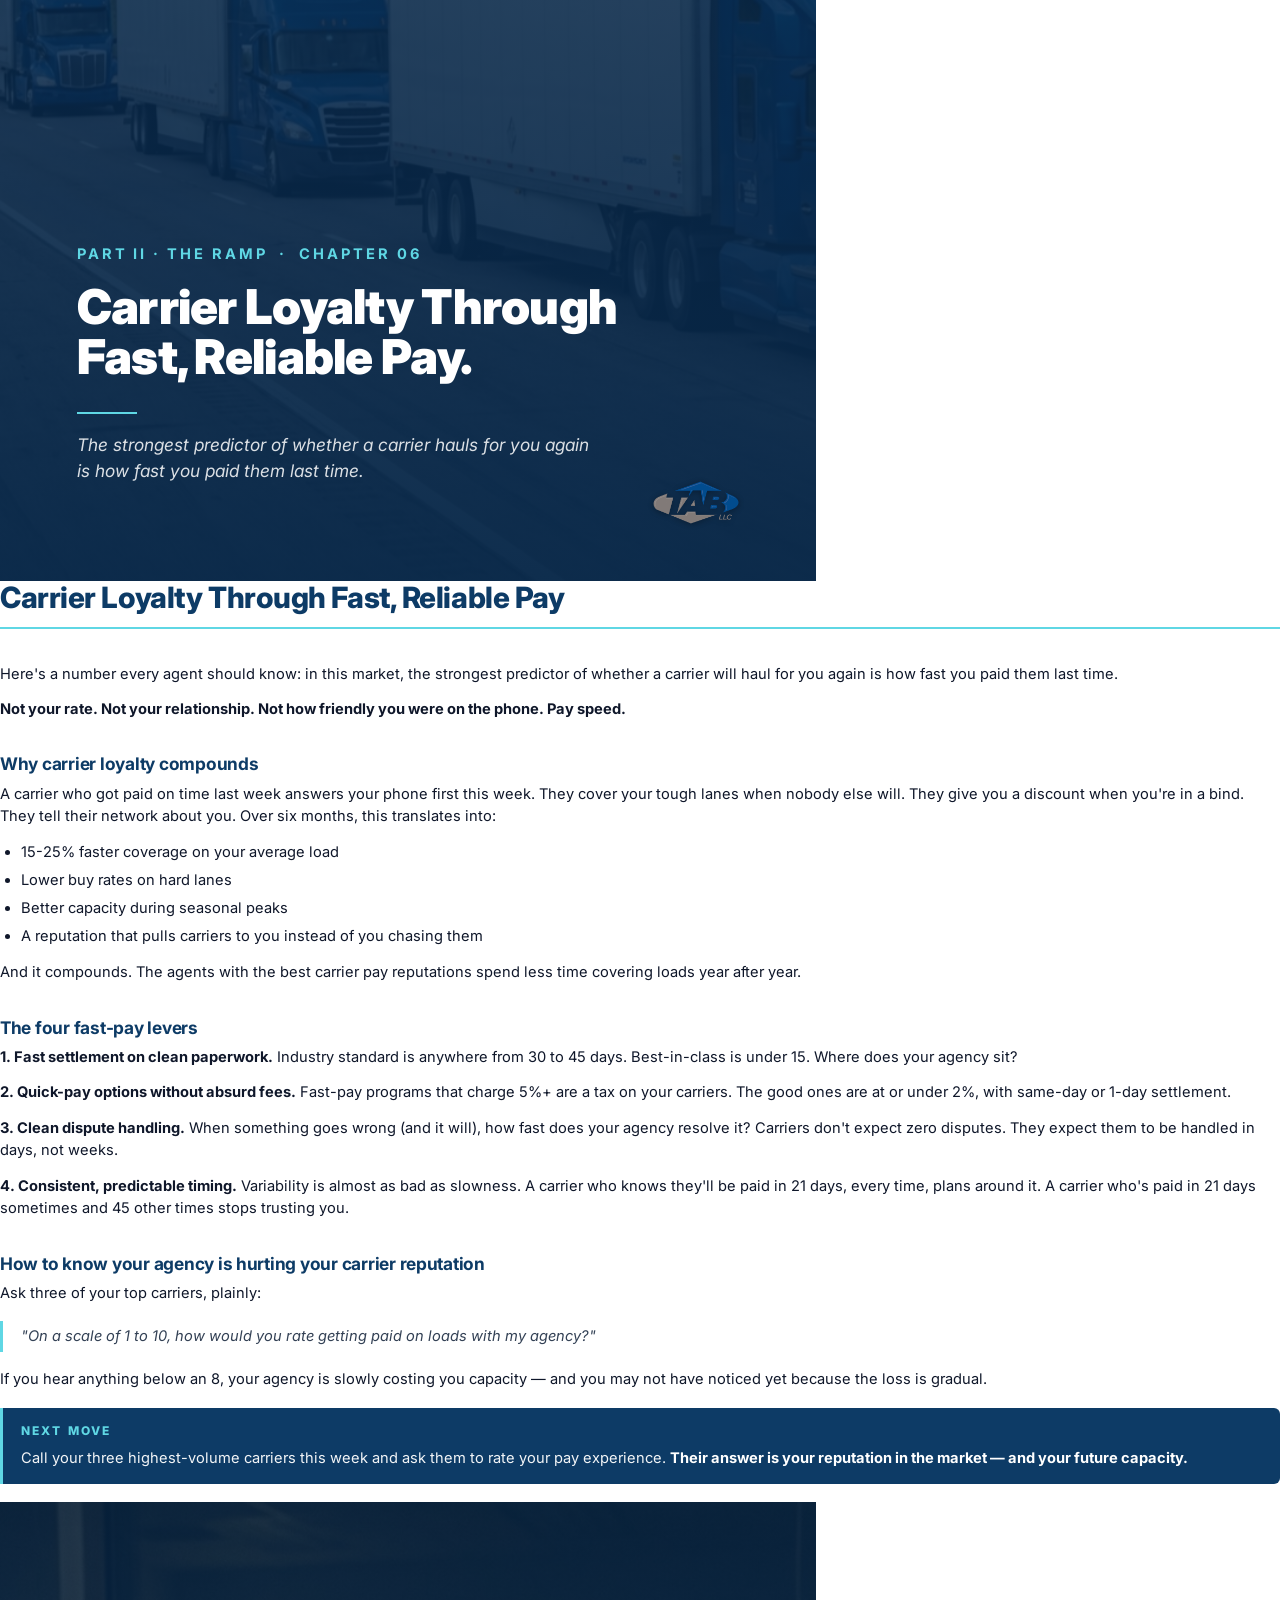
==== commit 14e15328: "Playbook PDF: add TAB logo throughout the book - Cover: real logo replaces the placeholder 'T' mark," ====
--- a/playbook/playbook.html
+++ b/playbook/playbook.html
@@ -25,10 +25,30 @@
   @page {
     size: Letter;
     margin: 0.7in 0.75in 0.85in;
+    @bottom-right {
+      content: "TAB";
+      font-family: 'Inter', sans-serif;
+      font-size: 8.5pt;
+      font-weight: 800;
+      letter-spacing: 0.18em;
+      color: #0d3b66;
+      padding-bottom: 0.2in;
+    }
+    @bottom-left {
+      content: "The Freight Agent Playbook";
+      font-family: 'Inter', sans-serif;
+      font-size: 8pt;
+      font-weight: 500;
+      letter-spacing: 0.06em;
+      color: #64748b;
+      padding-bottom: 0.2in;
+    }
   }
   /* Full-bleed pages (cover, chapter openers, closing) ride to the edge */
   @page full-bleed {
     margin: 0;
+    @bottom-right { content: none; }
+    @bottom-left  { content: none; }
   }
 
   * {
@@ -76,6 +96,29 @@
   .callout, .blockquote-style, .checklist, .checklist-key, ul, ol {
     page-break-inside: avoid;
     break-inside: avoid;
+  }
+  /* Tail block: keeps the closing section of each chapter
+     glued together so 'Next move' callouts never strand alone. */
+  .chapter-tail {
+    page-break-inside: avoid;
+    break-inside: avoid;
+  }
+  /* Keep callouts (esp. 'Next move') with the content immediately
+     before them so they don't end up orphaned on a fresh page. */
+  .callout {
+    page-break-before: avoid;
+    break-before: avoid;
+  }
+  /* Glue the last paragraph + h3 before a callout to that callout. */
+  h3 + p + .callout,
+  h3 + p + p + .callout,
+  p + .callout {
+    page-break-before: avoid;
+  }
+  /* If a callout would be alone on a page, pull its preceding
+     paragraph/heading along with it. */
+  h3:has(+ p + .callout-tail), h3:has(+ p + p + .callout-tail) {
+    page-break-after: avoid;
   }
   .timeline-head { page-break-after: avoid; break-after: avoid; }
   .timeline-head + .checklist { page-break-before: avoid; break-before: avoid; }
@@ -139,15 +182,14 @@
     color: rgba(255,255,255,0.65);
     font-weight: 600;
   }
-  .cover-mark {
-    width: 44px; height: 44px;
-    border: 1.5px solid var(--cyan);
-    border-radius: 50%;
-    display: flex; align-items: center; justify-content: center;
-    color: var(--cyan);
-    font-weight: 800;
-    font-size: 14pt;
-    letter-spacing: 0;
+  .cover-logo {
+    height: 0.6in;
+    width: auto;
+    display: block;
+    /* The logo's blue spine sits well on the navy cover, but the
+       LLC subscript can read low-contrast — gentle drop-shadow
+       lifts it without altering the brand. */
+    filter: drop-shadow(0 2px 6px rgba(0,0,0,0.25));
   }
   .cover-mid {
     margin-top: auto;
@@ -300,6 +342,16 @@
     max-width: 5.5in;
     margin: 0;
   }
+  .chapter-opener .opener-logo {
+    position: absolute;
+    bottom: 0.6in;
+    right: 0.8in;
+    height: 0.45in;
+    width: auto;
+    z-index: 3;
+    opacity: 0.85;
+    filter: drop-shadow(0 1px 3px rgba(0,0,0,0.4));
+  }
 
   /* ---- Callout boxes -------------------------------------- */
   .callout {
@@ -388,6 +440,13 @@
   }
 
   /* ---- Closing page --------------------------------------- */
+  .closing-logo {
+    height: 0.6in;
+    width: auto;
+    margin: 0 auto 36px;
+    display: block;
+    filter: drop-shadow(0 2px 6px rgba(0,0,0,0.3));
+  }
   .closing {
     page: full-bleed;
     width: 8.5in;
@@ -433,8 +492,8 @@
 <!-- ============ COVER ============ -->
 <section class="cover">
   <div class="cover-top">
-    <span>TAB · Freight Agent Series</span>
-    <div class="cover-mark">T</div>
+    <span>Freight Agent Series</span>
+    <img class="cover-logo" src="../site/assets/logo.png" alt="TAB" />
   </div>
 
   <div class="cover-mid">
@@ -488,6 +547,7 @@
   <h2>The Real Reason Most Agents Stay Stuck.</h2>
   <div class="chapter-rule"></div>
   <p class="chapter-tagline">There's a moment when effort stops being the issue. Knowing what's actually capping you is half the battle.</p>
+  <img class="opener-logo" src="../site/assets/logo.png" alt="TAB" />
 </section>
 
 <!-- ============ CH 01 BODY ============ -->
@@ -516,8 +576,10 @@
   </ul>
   <p>If you answered yes to any of those, you're not stuck. You're capped.</p>
 
-  <div class="callout next-move">
-    <p>Spend 30 minutes this week writing down the three deals or accounts where the agency's process — not your effort — held you back in the last year. Quantify what those would have been worth if the friction wasn't there. <strong>That's your real ceiling.</strong></p>
+  <div class="chapter-tail">
+    <div class="callout next-move">
+      <p>Spend 30 minutes this week writing down the three deals or accounts where the agency's process — not your effort — held you back in the last year. Quantify what those would have been worth if the friction wasn't there. <strong>That's your real ceiling.</strong></p>
+    </div>
   </div>
 </section>
 
@@ -528,6 +590,7 @@
   <h2>Pre-Move: Protecting Your Customer Book.</h2>
   <div class="chapter-rule"></div>
   <p class="chapter-tagline">The work you do quietly in the 30 days before a move is what protects the book you've spent years building.</p>
+  <img class="opener-logo" src="../site/assets/logo.png" alt="TAB" />
 </section>
 
 <!-- ============ CH 02 BODY ============ -->
@@ -585,12 +648,14 @@
   </div>
   <p>You're not asking permission. You're informing, framing the upgrade, and removing every piece of friction.</p>
 
-  <div class="callout tab-helps">
-    <p>Before you call a single customer, we'll review the script with you, pre-fill credit applications for every account in your top 20, and have your new TAB email, phone, and business cards live so you're armed for that first conversation. Most agents have credit limits approved at TAB within 1–2 hours of a customer signing — so the customer's first experience with us is "fast" rather than "let me get back to you."</p>
-  </div>
-
-  <div class="callout next-move">
-    <p>Build your pre-move audit before you do anything else. If you can't pull your top 20 customers' decision-maker contacts and last 12 months of margin data in under an hour, your agency has more leverage over your book than you realize. Or — get on a call with us, and <strong>we'll build it with you.</strong></p>
+  <div class="chapter-tail">
+    <div class="callout tab-helps">
+      <p>Before you call a single customer, we'll review the script with you, pre-fill credit applications for every account in your top 20, and have your new TAB email, phone, and business cards live so you're armed for that first conversation. Most agents have credit limits approved at TAB within 1–2 hours of a customer signing — so the customer's first experience with us is "fast" rather than "let me get back to you."</p>
+    </div>
+
+    <div class="callout next-move">
+      <p>Build your pre-move audit before you do anything else. If you can't pull your top 20 customers' decision-maker contacts and last 12 months of margin data in under an hour, your agency has more leverage over your book than you realize. Or — get on a call with us, and <strong>we'll build it with you.</strong></p>
+    </div>
   </div>
 </section>
 
@@ -601,6 +666,7 @@
   <h2>The Clean Transition Checklist.</h2>
   <div class="chapter-rule"></div>
   <p class="chapter-tagline">A clean transition is run like a project, not a feeling. Here's the actual project plan — and which lines aren't yours to drive.</p>
+  <img class="opener-logo" src="../site/assets/logo.png" alt="TAB" />
 </section>
 
 <!-- ============ CH 03 BODY ============ -->
@@ -668,12 +734,14 @@
   <h3>What "good" looks like</h3>
   <p>At TAB, less than 5% of customers are lost in transition. The industry average is closer to 30%. The difference is preparation, the agent's discipline running the checklist, and the agency's willingness to actually sit with the agent through the messy parts. None of those three components is optional.</p>
 
-  <div class="callout tab-helps">
-    <p>Most agents over-estimate how much of this they'll have to run alone. Of the 28 line items above, your TAB Agent Development team owns 19. You own 9. We don't hand you the checklist — we run it <em>with</em> you, and we're the ones the customers and carriers escalate to when something needs a fast answer. The one job you can't outsource is having the customer conversations. <strong>We handle everything else.</strong></p>
-  </div>
-
-  <div class="callout next-move">
-    <p>Print this checklist. If you decide to move, run it like a project plan with hard dates against every line item — and remember most of those dates aren't yours to drive. The agencies that lose 30% of an agent's book are the ones that wing it. <strong>The agencies that lose less than 5% are the ones with a real Agent Development team.</strong></p>
+  <div class="chapter-tail">
+    <div class="callout tab-helps">
+      <p>Most agents over-estimate how much of this they'll have to run alone. Of the 28 line items above, your TAB Agent Development team owns 19. You own 9. We don't hand you the checklist — we run it <em>with</em> you, and we're the ones the customers and carriers escalate to when something needs a fast answer. The one job you can't outsource is having the customer conversations. <strong>We handle everything else.</strong></p>
+    </div>
+
+    <div class="callout next-move">
+      <p>Print this checklist. If you decide to move, run it like a project plan with hard dates against every line item — and remember most of those dates aren't yours to drive. The agencies that lose 30% of an agent's book are the ones that wing it. <strong>The agencies that lose less than 5% are the ones with a real Agent Development team.</strong></p>
+    </div>
   </div>
 </section>
 
@@ -684,6 +752,7 @@
   <h2>Diagnose Your Real Growth Bottleneck.</h2>
   <div class="chapter-rule"></div>
   <p class="chapter-tagline">Most agents grow by adding customers. Almost never the highest-leverage move.</p>
+  <img class="opener-logo" src="../site/assets/logo.png" alt="TAB" />
 </section>
 
 <!-- ============ CH 04 BODY ============ -->
@@ -707,8 +776,10 @@
   <p>If your honest answer is "prospect more," you're probably bandwidth-capped. If it's "fix our carrier coverage," you're capacity-constrained. If it's "rebid my biggest account because the margins are too thin," you're capped on margin. If it's "diversify out of [Customer X]," you know where the concentration risk is.</p>
   <p>Don't try to fix all four at once. Pick the biggest one. Run at it for 90 days.</p>
 
-  <div class="callout next-move">
-    <p>Pull last 12 months of data tonight. Calculate revenue by customer, gross margin by customer, and percent of total book by customer. <strong>The bottleneck will be obvious.</strong></p>
+  <div class="chapter-tail">
+    <div class="callout next-move">
+      <p>Pull last 12 months of data tonight. Calculate revenue by customer, gross margin by customer, and percent of total book by customer. <strong>The bottleneck will be obvious.</strong></p>
+    </div>
   </div>
 </section>
 
@@ -719,6 +790,7 @@
   <h2>Quote Bigger with a Credit-Protected Pipeline.</h2>
   <div class="chapter-rule"></div>
   <p class="chapter-tagline">The single most underrated growth lever for experienced agents: how big you're willing to quote.</p>
+  <img class="opener-logo" src="../site/assets/logo.png" alt="TAB" />
 </section>
 
 <!-- ============ CH 05 BODY ============ -->
@@ -749,11 +821,13 @@
     <li><strong>Pre-clear credit before you quote</strong> for any prospect over $500K of expected annual volume. There's no excuse for getting awarded a deal and then having credit constrain you.</li>
   </ul>
 
-  <h3>A real number to anchor on</h3>
-  <p>We've watched agents at TAB take customers from $250K to $3M+ in 18 months once the credit ceiling came off. The pattern is identical every time: the customer was always <em>capable</em> of doing more — the agent had just been pricing the relationship to fit a smaller container.</p>
-
-  <div class="callout next-move">
-    <p>This week, pick one customer in your book where you suspect there's 2x more spend you're not capturing. Quote them on the bigger version of the relationship. <strong>The worst answer is no, and the best answer doubles your account.</strong></p>
+  <div class="chapter-tail">
+    <h3>A real number to anchor on</h3>
+    <p>We've watched agents at TAB take customers from $250K to $3M+ in 18 months once the credit ceiling came off. The pattern is identical every time: the customer was always <em>capable</em> of doing more — the agent had just been pricing the relationship to fit a smaller container.</p>
+
+    <div class="callout next-move">
+      <p>This week, pick one customer in your book where you suspect there's 2x more spend you're not capturing. Quote them on the bigger version of the relationship. <strong>The worst answer is no, and the best answer doubles your account.</strong></p>
+    </div>
   </div>
 </section>
 
@@ -764,6 +838,7 @@
   <h2>Carrier Loyalty Through Fast, Reliable Pay.</h2>
   <div class="chapter-rule"></div>
   <p class="chapter-tagline">The strongest predictor of whether a carrier hauls for you again is how fast you paid them last time.</p>
+  <img class="opener-logo" src="../site/assets/logo.png" alt="TAB" />
 </section>
 
 <!-- ============ CH 06 BODY ============ -->
@@ -796,8 +871,10 @@
   </div>
   <p>If you hear anything below an 8, your agency is slowly costing you capacity — and you may not have noticed yet because the loss is gradual.</p>
 
-  <div class="callout next-move">
-    <p>Call your three highest-volume carriers this week and ask them to rate your pay experience. <strong>Their answer is your reputation in the market — and your future capacity.</strong></p>
+  <div class="chapter-tail">
+    <div class="callout next-move">
+      <p>Call your three highest-volume carriers this week and ask them to rate your pay experience. <strong>Their answer is your reputation in the market — and your future capacity.</strong></p>
+    </div>
   </div>
 </section>
 
@@ -808,6 +885,7 @@
   <h2>Add Lanes Without Adding Headcount.</h2>
   <div class="chapter-rule"></div>
   <p class="chapter-tagline">Before you hire, exhaust the four cheaper sources of capacity you almost certainly already have.</p>
+  <img class="opener-logo" src="../site/assets/logo.png" alt="TAB" />
 </section>
 
 <!-- ============ CH 07 BODY ============ -->
@@ -846,13 +924,16 @@
   </ul>
   <p>The agents we've watched grow from $250K to $12M+ in five years didn't do it by hustling harder. They did it by stacking leverage, one tier at a time.</p>
 
-  <div class="callout next-move">
-    <p>Make a list of every operational task you handle in a week. Highlight the ones a competent agency back office should handle. Take that list to your agency. <strong>Their answer is the most important data point you'll get this quarter.</strong></p>
+  <div class="chapter-tail">
+    <div class="callout next-move">
+      <p>Make a list of every operational task you handle in a week. Highlight the ones a competent agency back office should handle. Take that list to your agency. <strong>Their answer is the most important data point you'll get this quarter.</strong></p>
+    </div>
   </div>
 </section>
 
 <!-- ============ CLOSING ============ -->
 <section class="closing">
+  <img class="closing-logo" src="../site/assets/logo.png" alt="TAB" />
   <span class="eyebrow light" style="margin-bottom: 24px;">Closing</span>
   <h2>Two things are true.</h2>
   <p>The platform you build on determines your ceiling more than your effort does.</p>
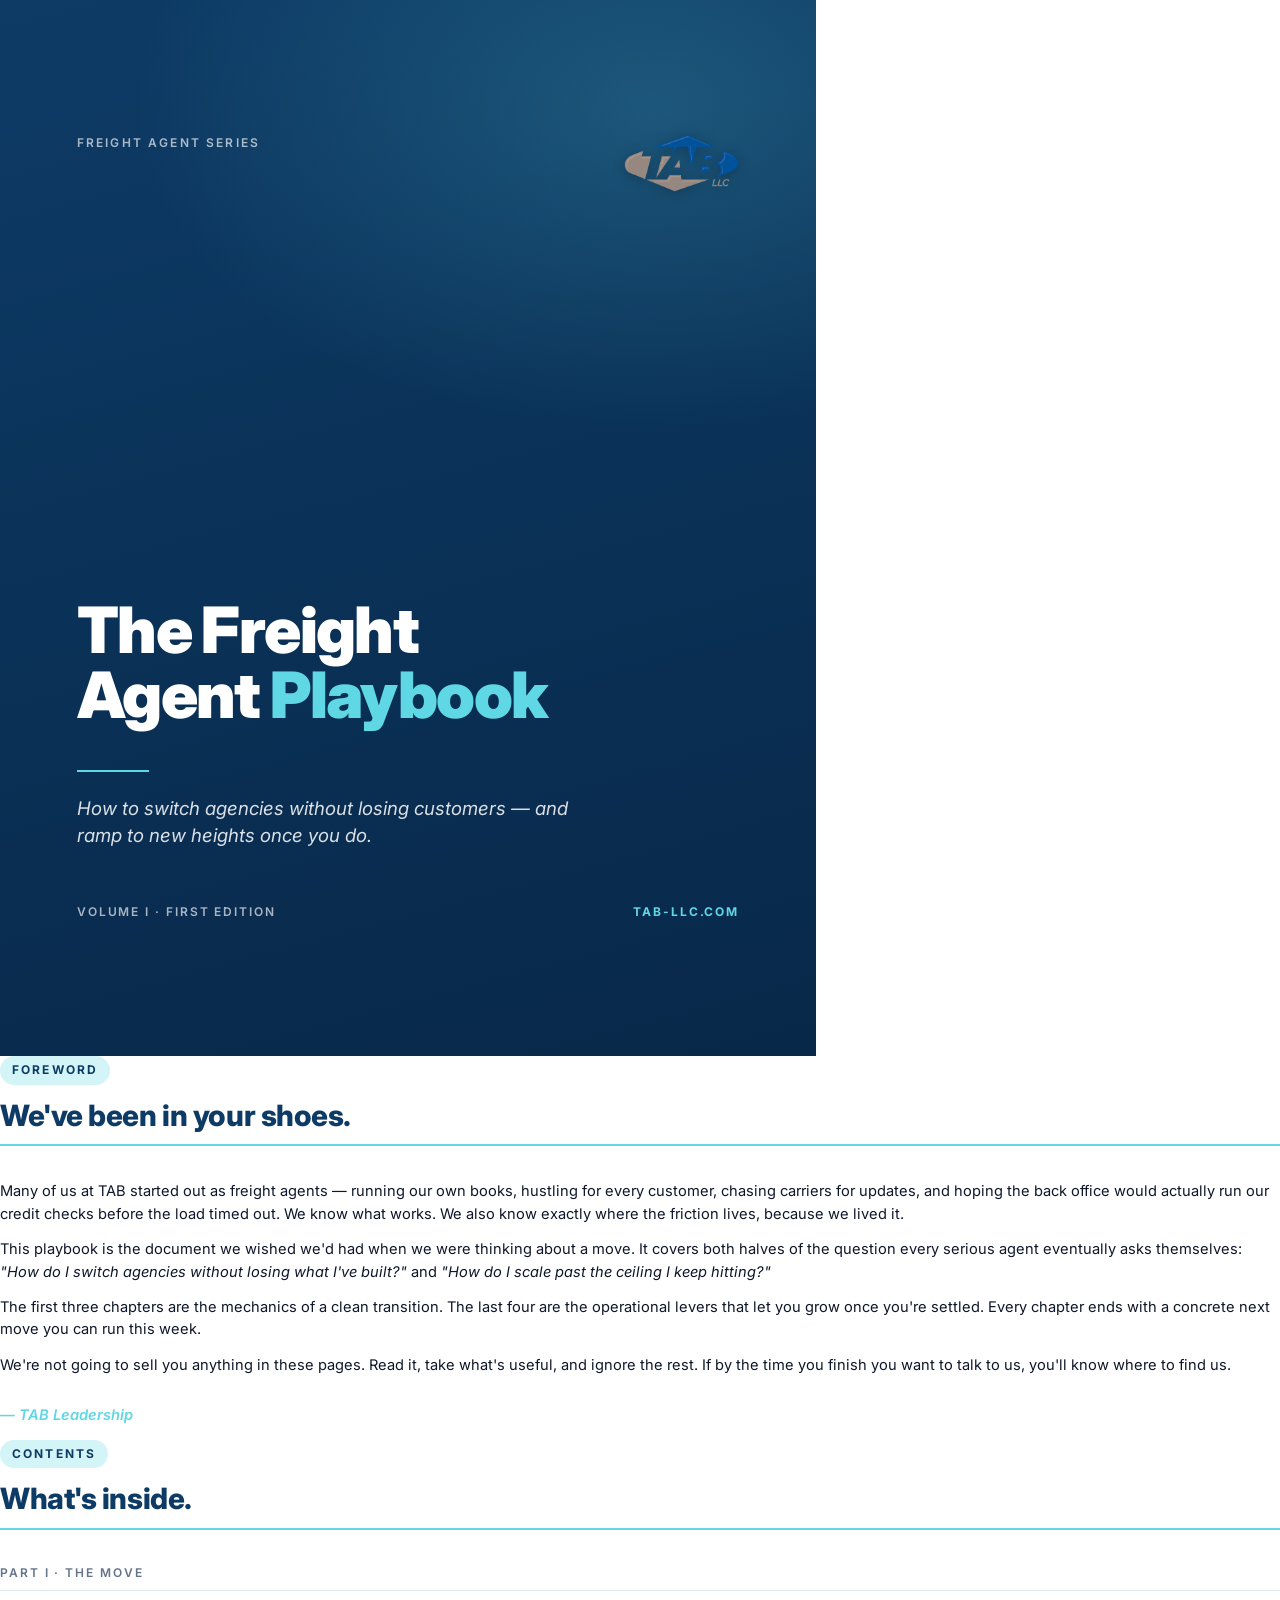
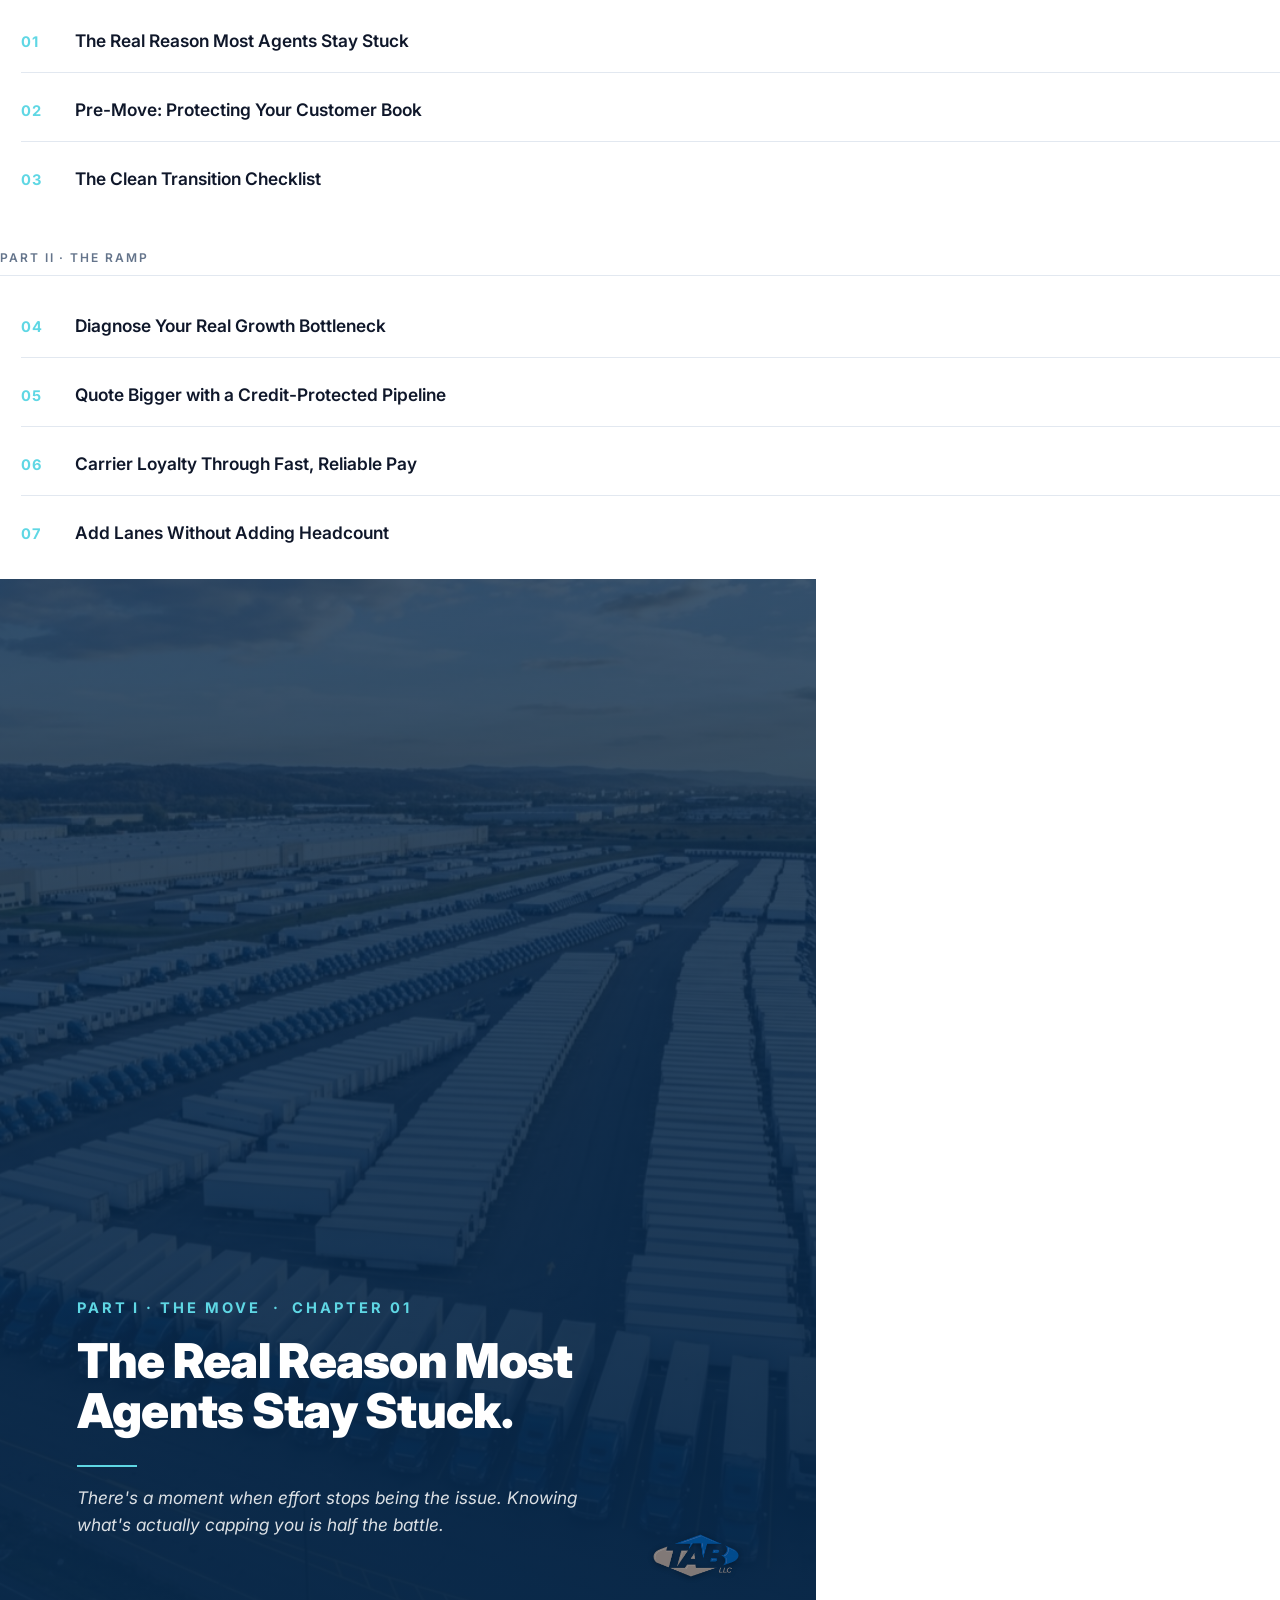
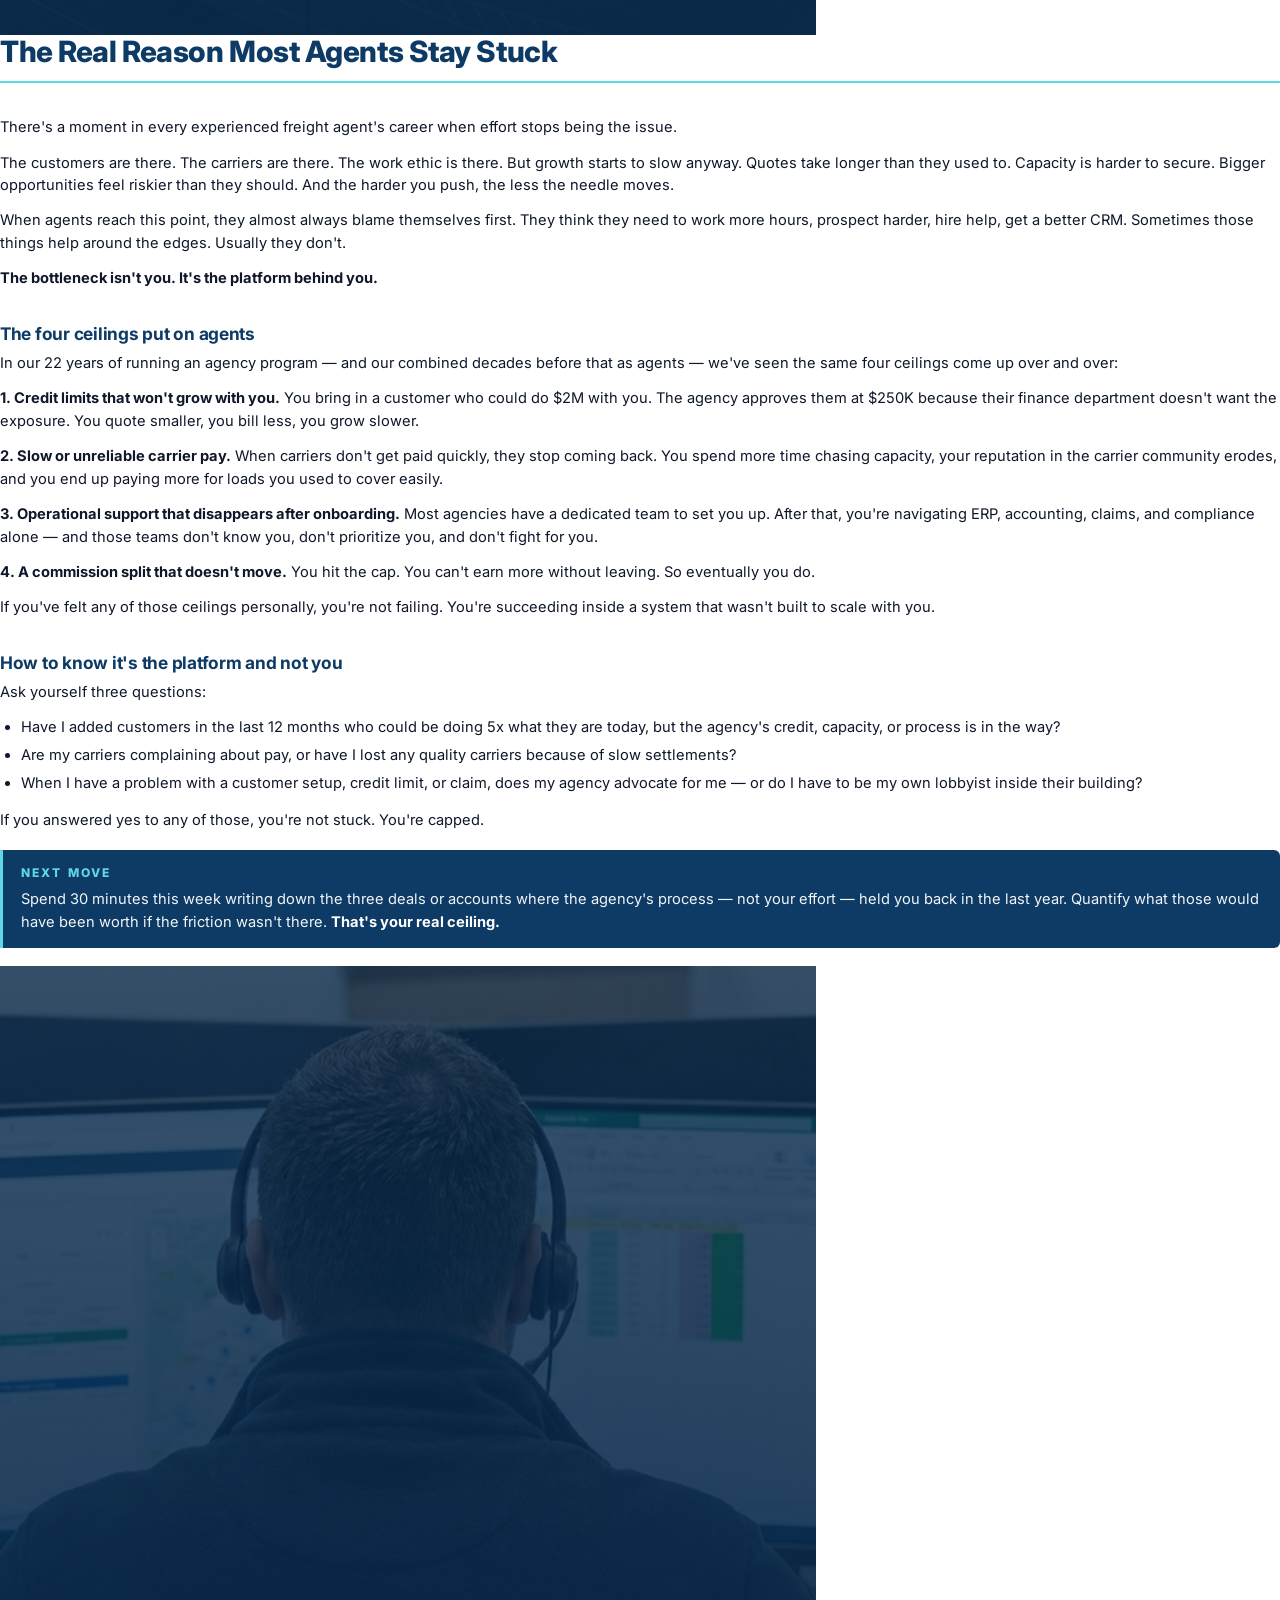
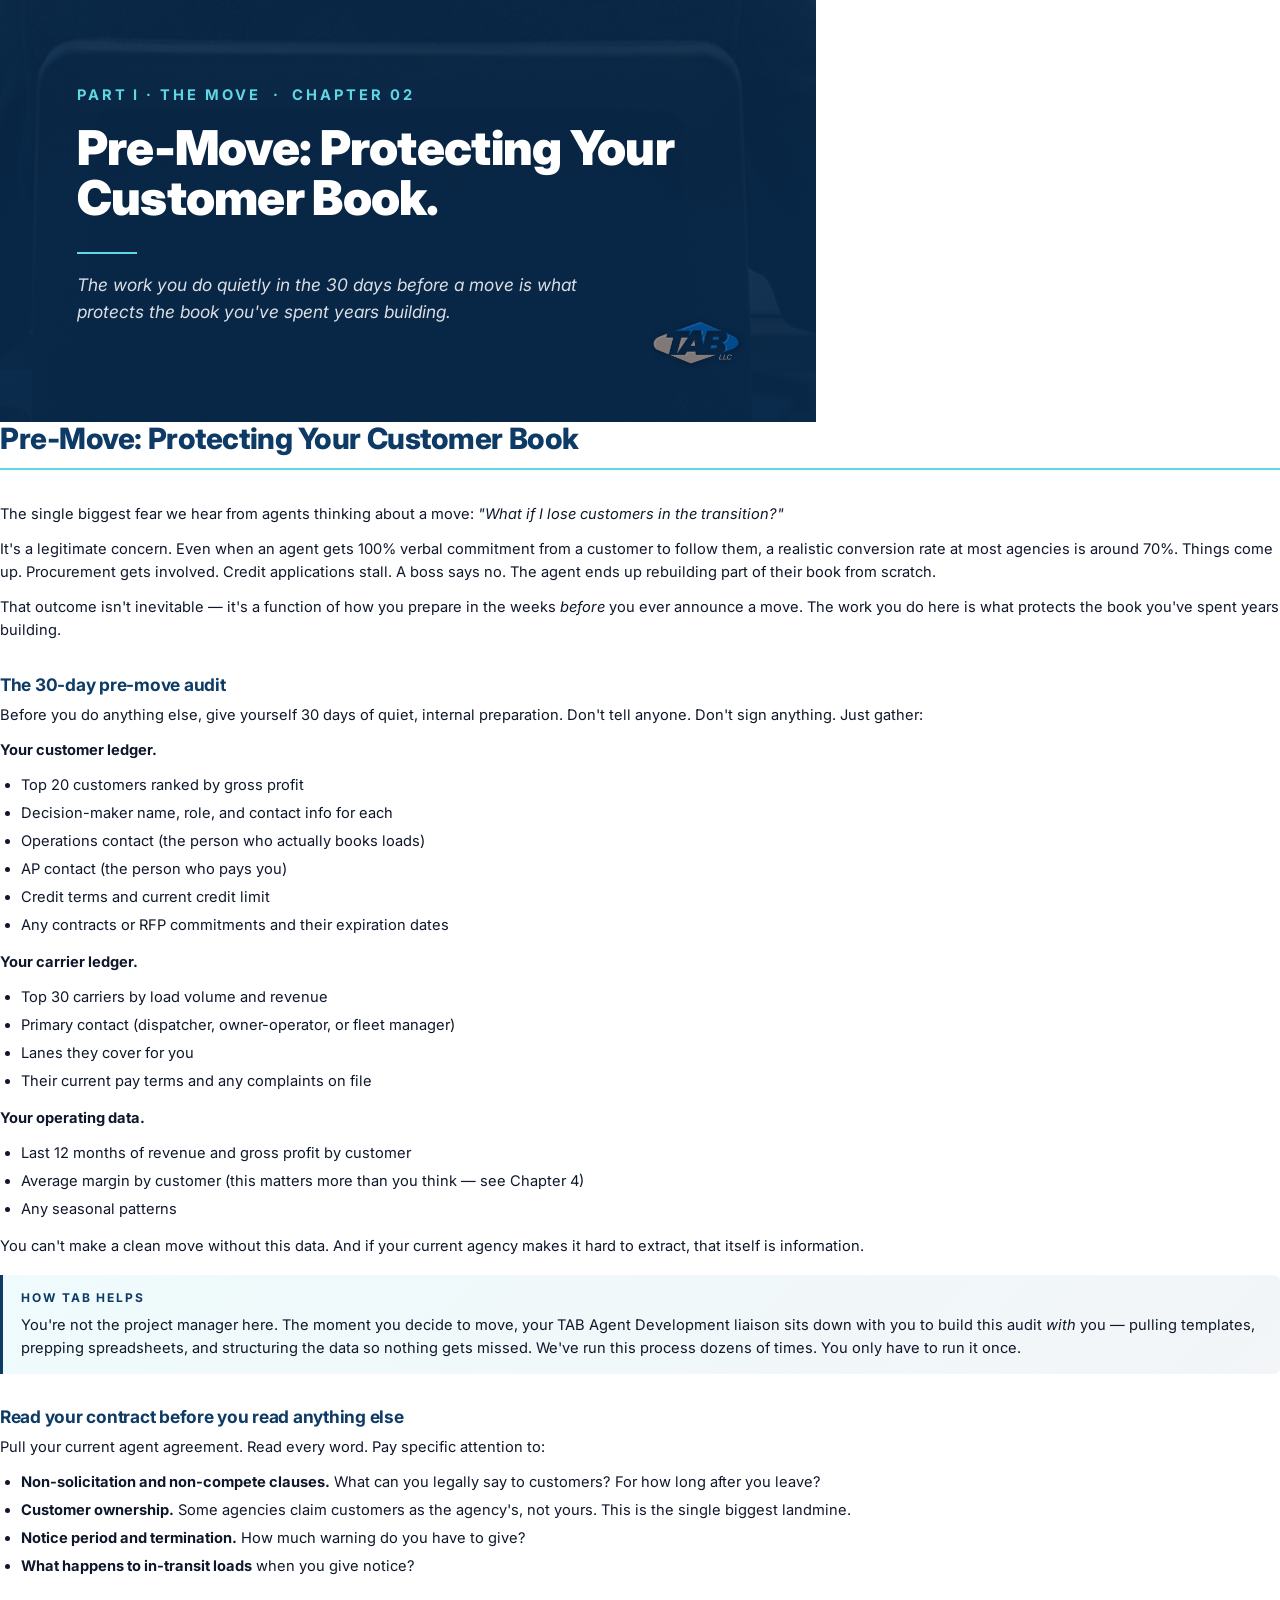
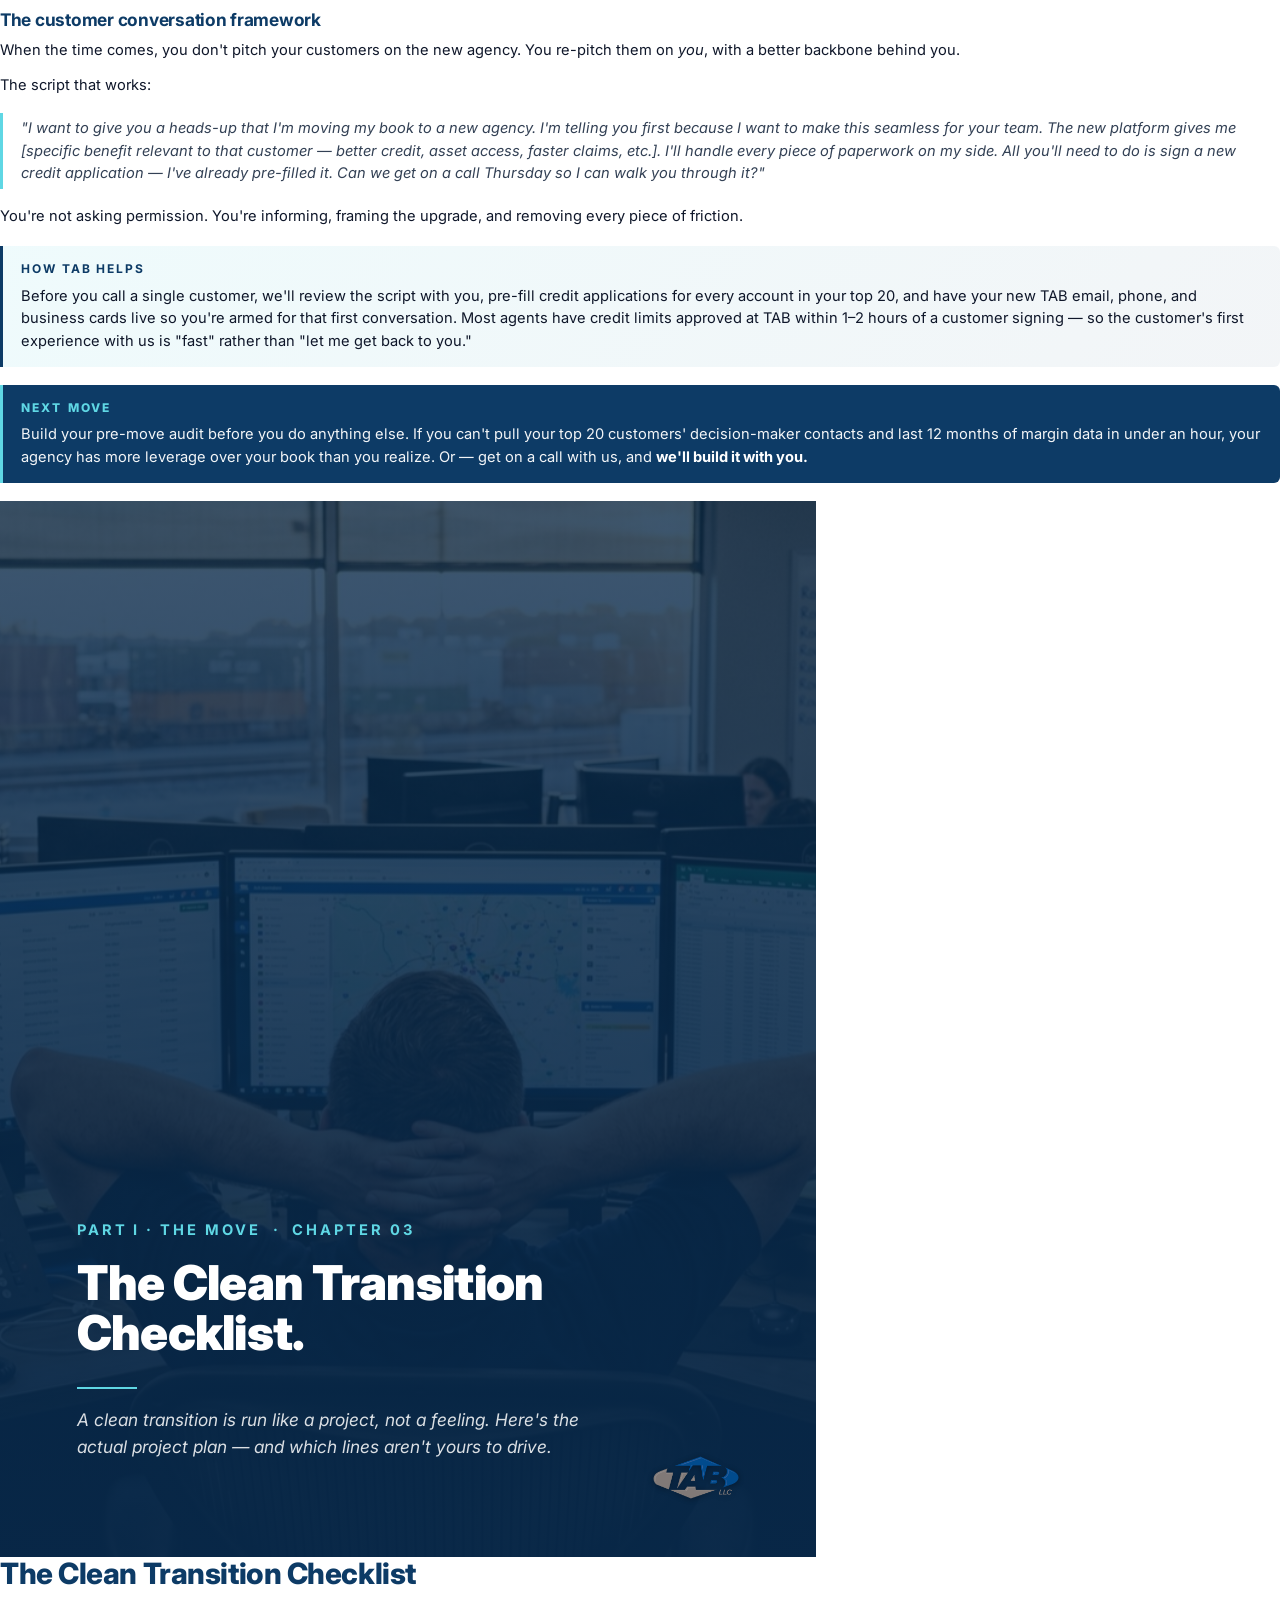
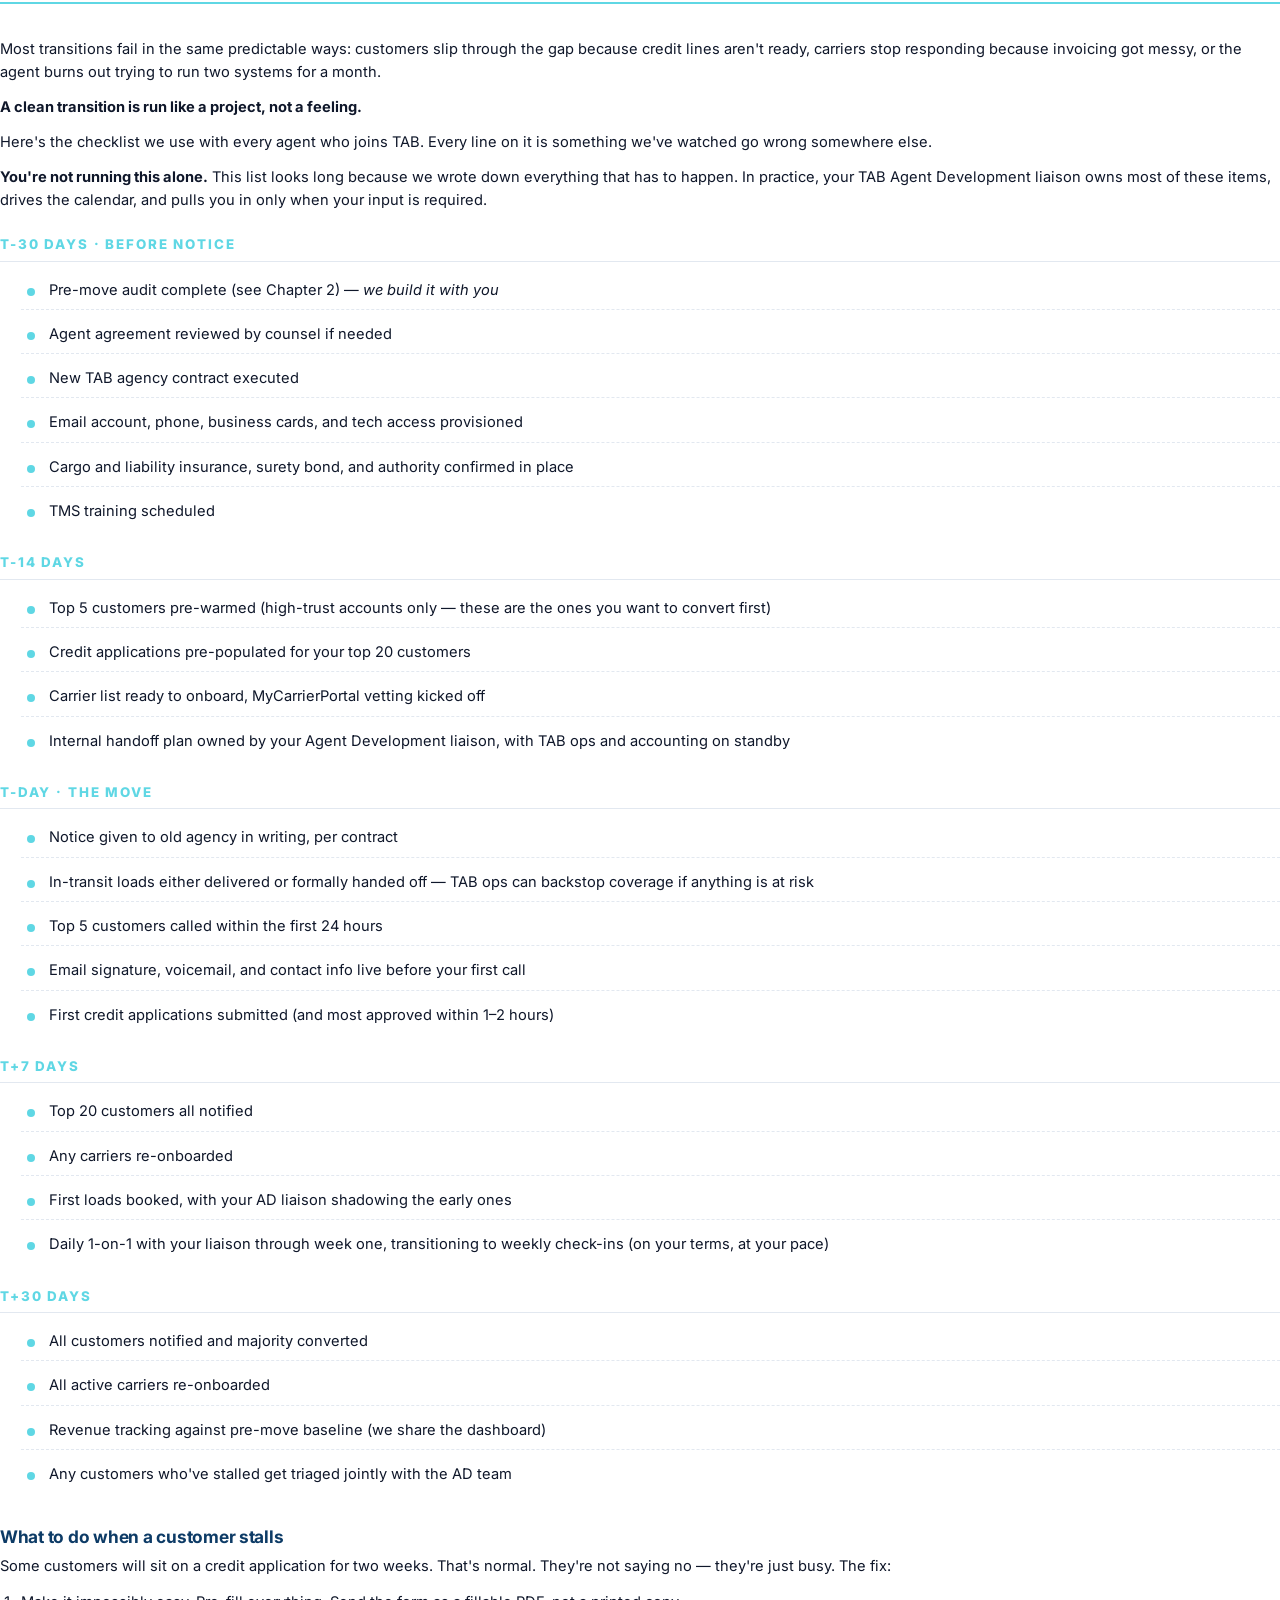
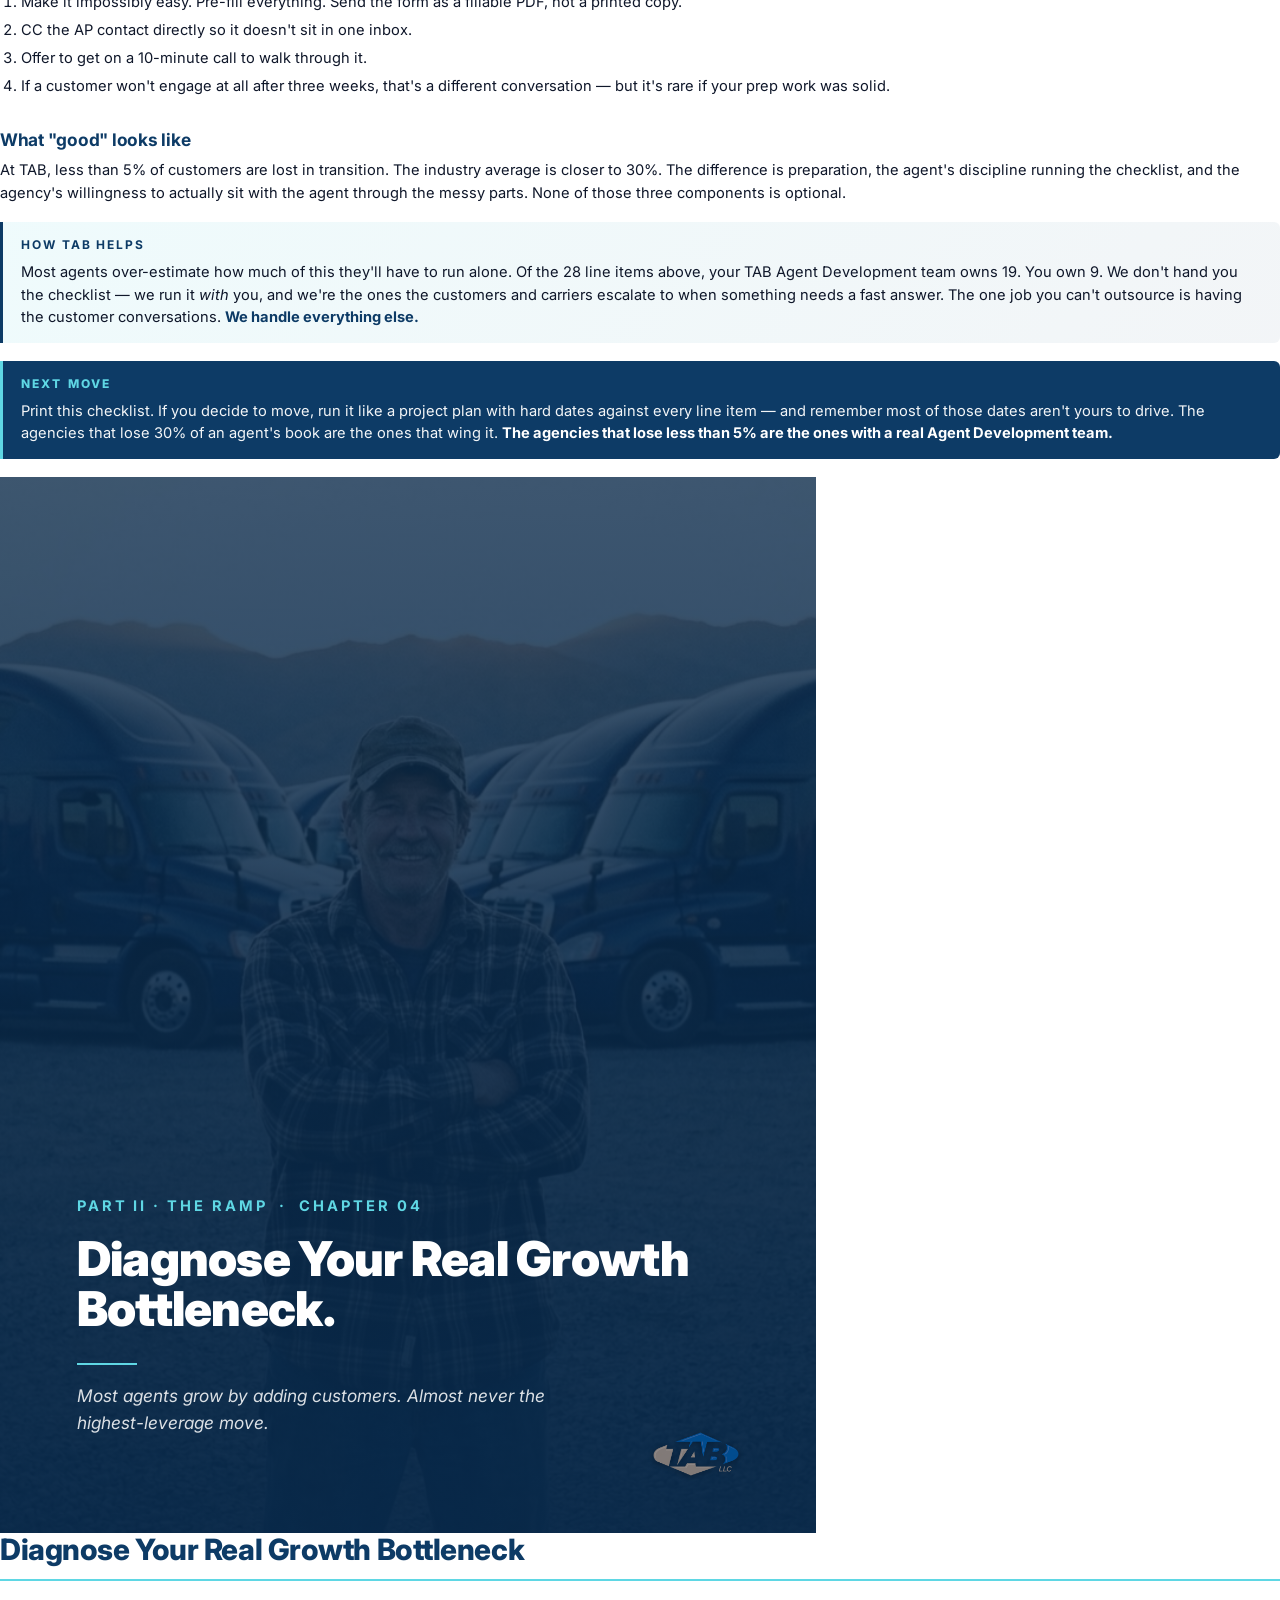
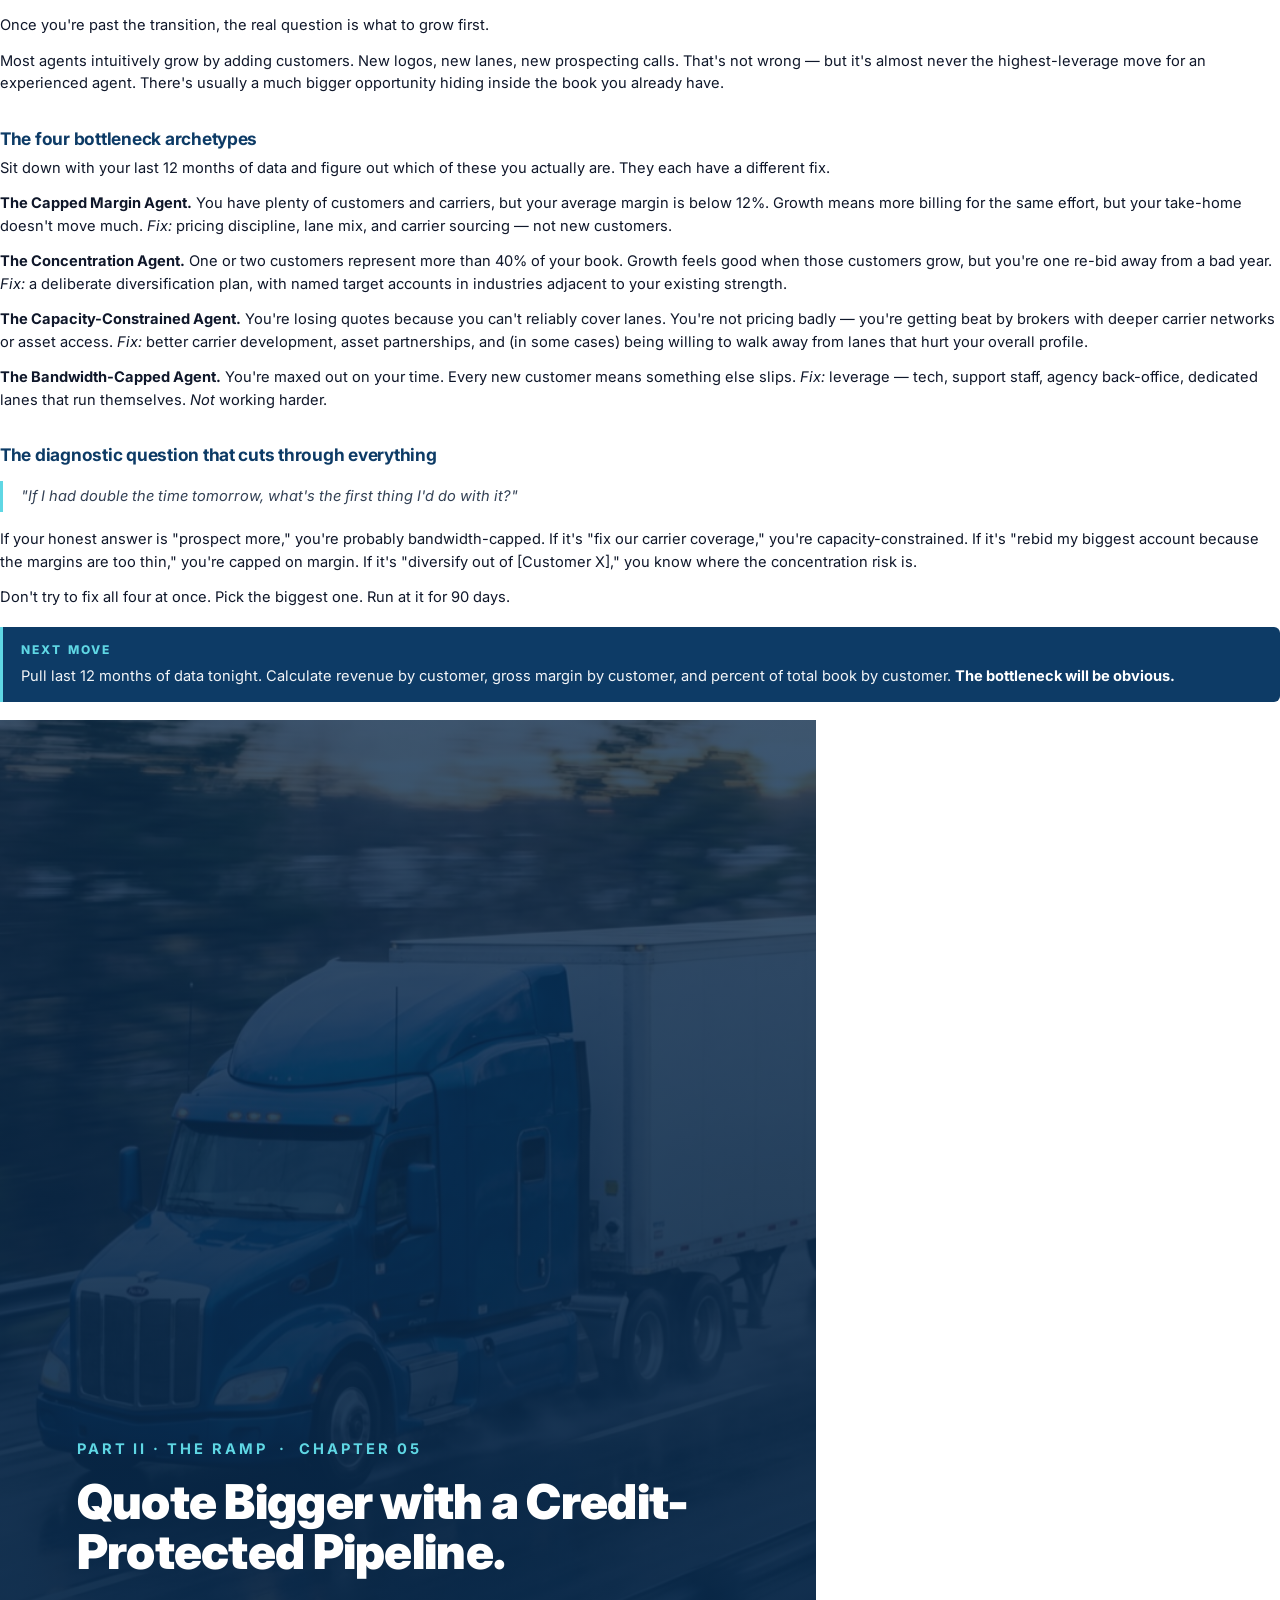
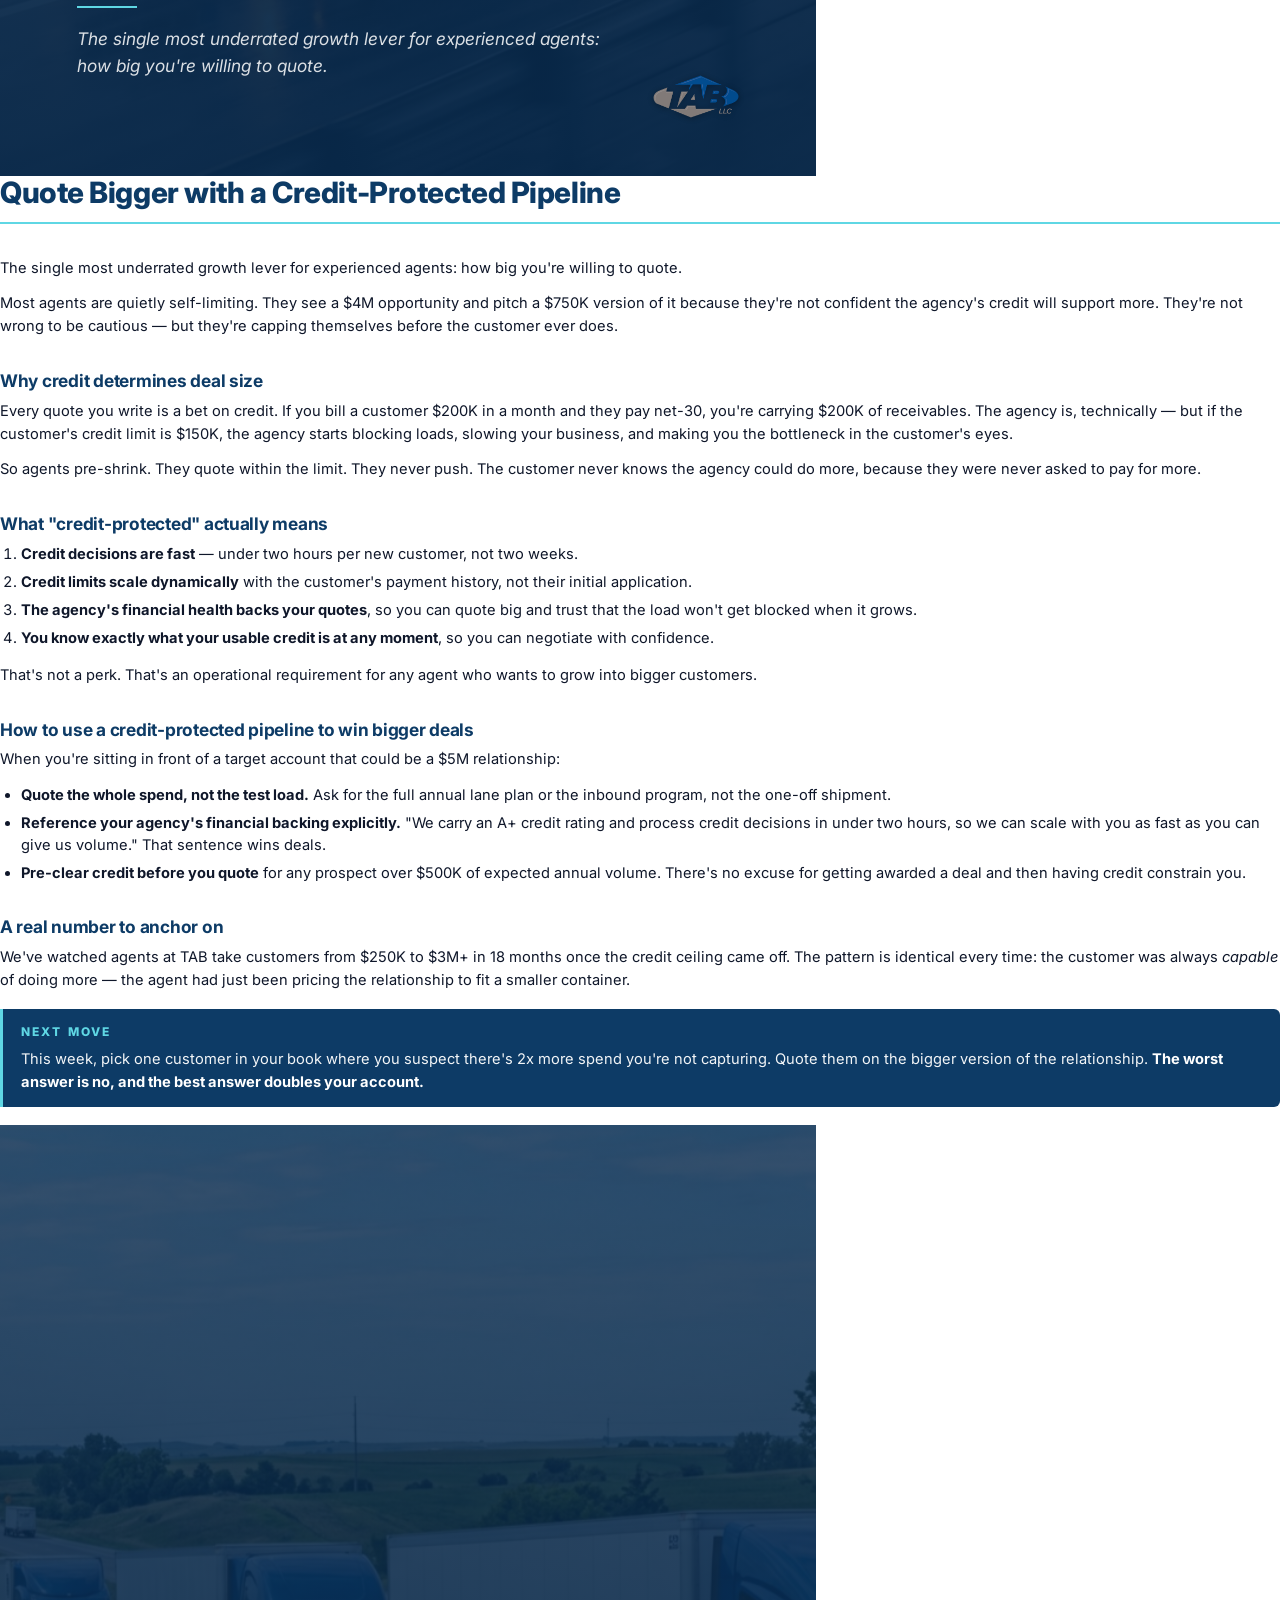
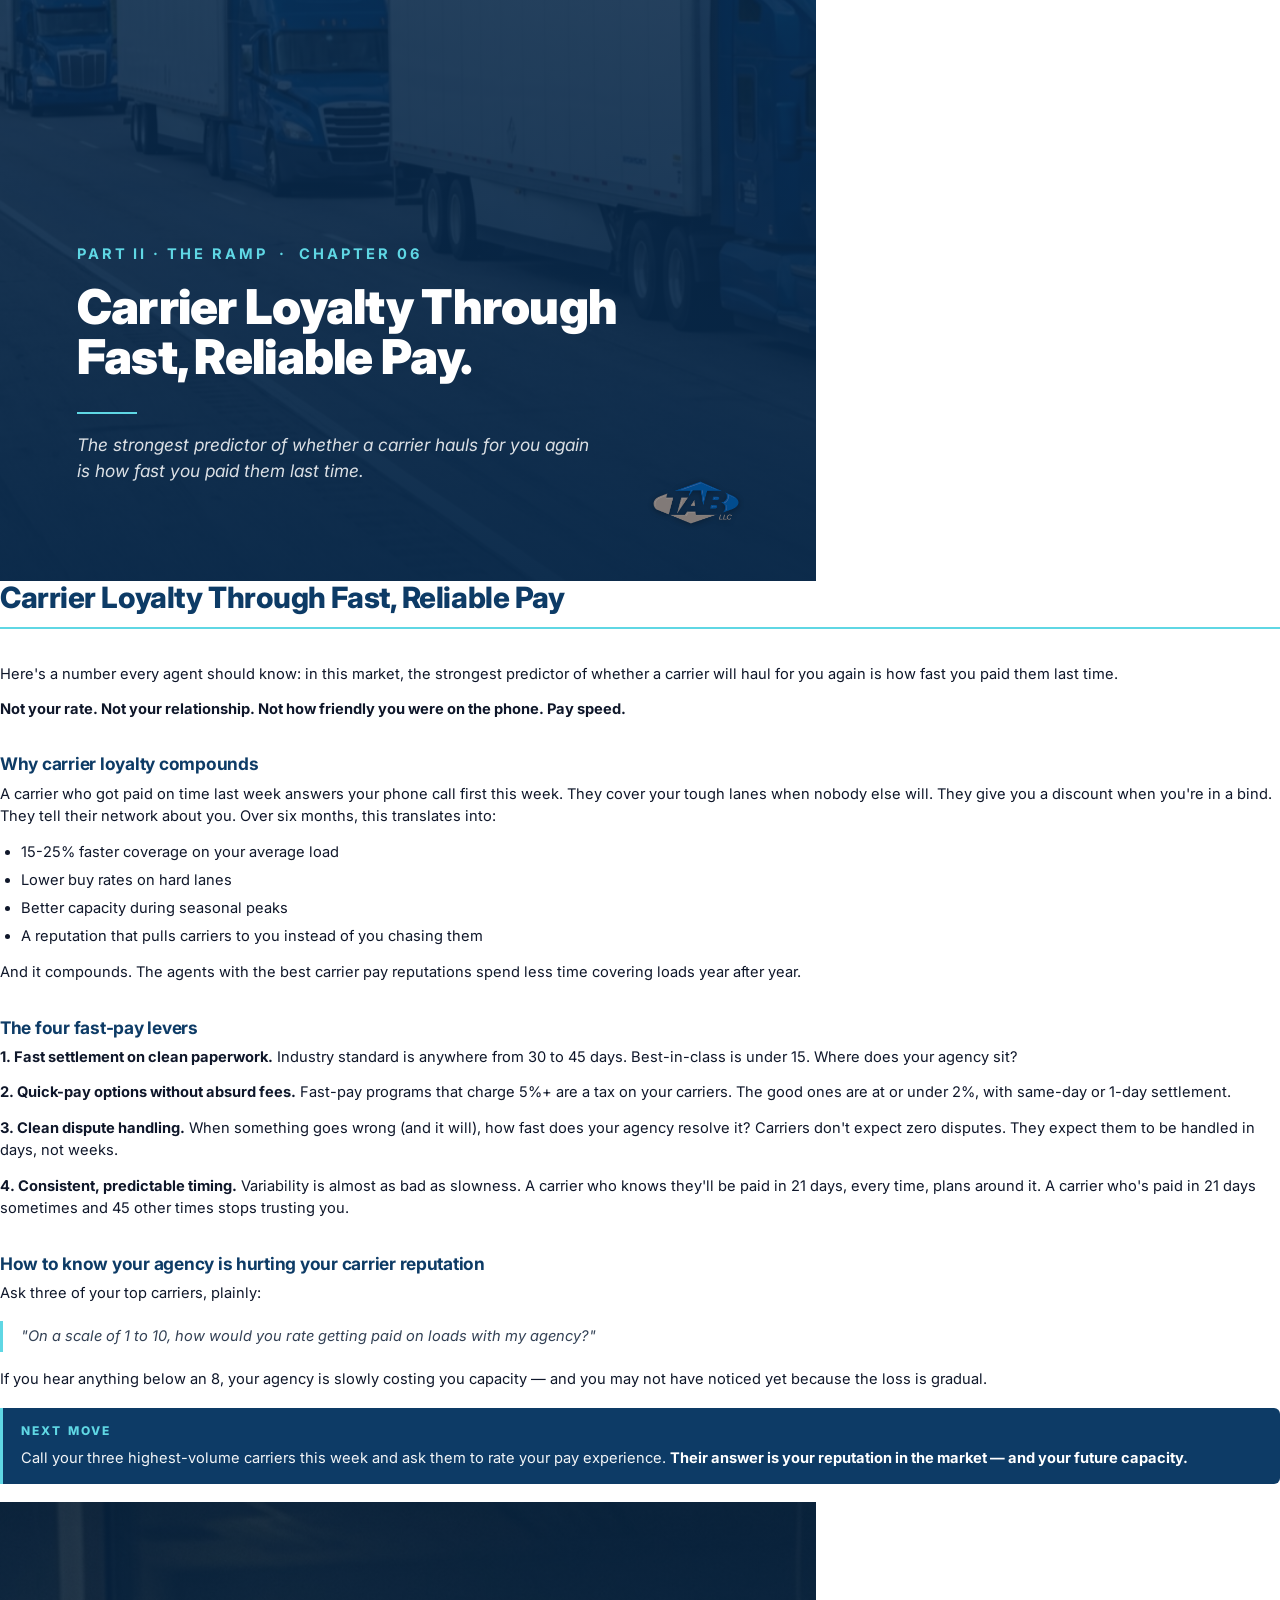
==== commit 00b2de9f: "Playbook content tweaks (T+7 timeline + carrier loyalty intro) - T+7 day-7 checklist: "Top 10 carrie" ====
--- a/playbook/playbook.html
+++ b/playbook/playbook.html
@@ -24,15 +24,10 @@
      across physical pages with breathing room. */
   @page {
     size: Letter;
-    margin: 0.7in 0.75in 0.85in;
+    margin: 0.7in 0.75in 0.95in;
     @bottom-right {
-      content: "TAB";
-      font-family: 'Inter', sans-serif;
-      font-size: 8.5pt;
-      font-weight: 800;
-      letter-spacing: 0.18em;
-      color: #0d3b66;
-      padding-bottom: 0.2in;
+      content: url("../site/assets/logo-footer.png");
+      padding-bottom: 0.25in;
     }
     @bottom-left {
       content: "The Freight Agent Playbook";
@@ -41,7 +36,7 @@
       font-weight: 500;
       letter-spacing: 0.06em;
       color: #64748b;
-      padding-bottom: 0.2in;
+      padding-bottom: 0.3in;
     }
   }
   /* Full-bleed pages (cover, chapter openers, closing) ride to the edge */
@@ -709,9 +704,9 @@
   <div class="timeline-head">T+7 days</div>
   <ul class="checklist">
     <li class="you">Top 20 customers all notified</li>
-    <li class="tab">Top 10 carriers re-onboarded</li>
+    <li class="tab">Any carriers re-onboarded</li>
     <li class="tab">First loads booked, with your AD liaison shadowing the early ones</li>
-    <li class="tab">Weekly check-in scheduled with your Agent Development liaison</li>
+    <li class="tab">Daily 1-on-1 with your liaison through week one, transitioning to weekly check-ins (on your terms, at your pace)</li>
   </ul>
 
   <div class="timeline-head">T+30 days</div>
@@ -849,7 +844,7 @@
   <p><strong>Not your rate. Not your relationship. Not how friendly you were on the phone. Pay speed.</strong></p>
 
   <h3>Why carrier loyalty compounds</h3>
-  <p>A carrier who got paid on time last week answers your phone first this week. They cover your tough lanes when nobody else will. They give you a discount when you're in a bind. They tell their network about you. Over six months, this translates into:</p>
+  <p>A carrier who got paid on time last week answers your phone call first this week. They cover your tough lanes when nobody else will. They give you a discount when you're in a bind. They tell their network about you. Over six months, this translates into:</p>
   <ul>
     <li>15-25% faster coverage on your average load</li>
     <li>Lower buy rates on hard lanes</li>
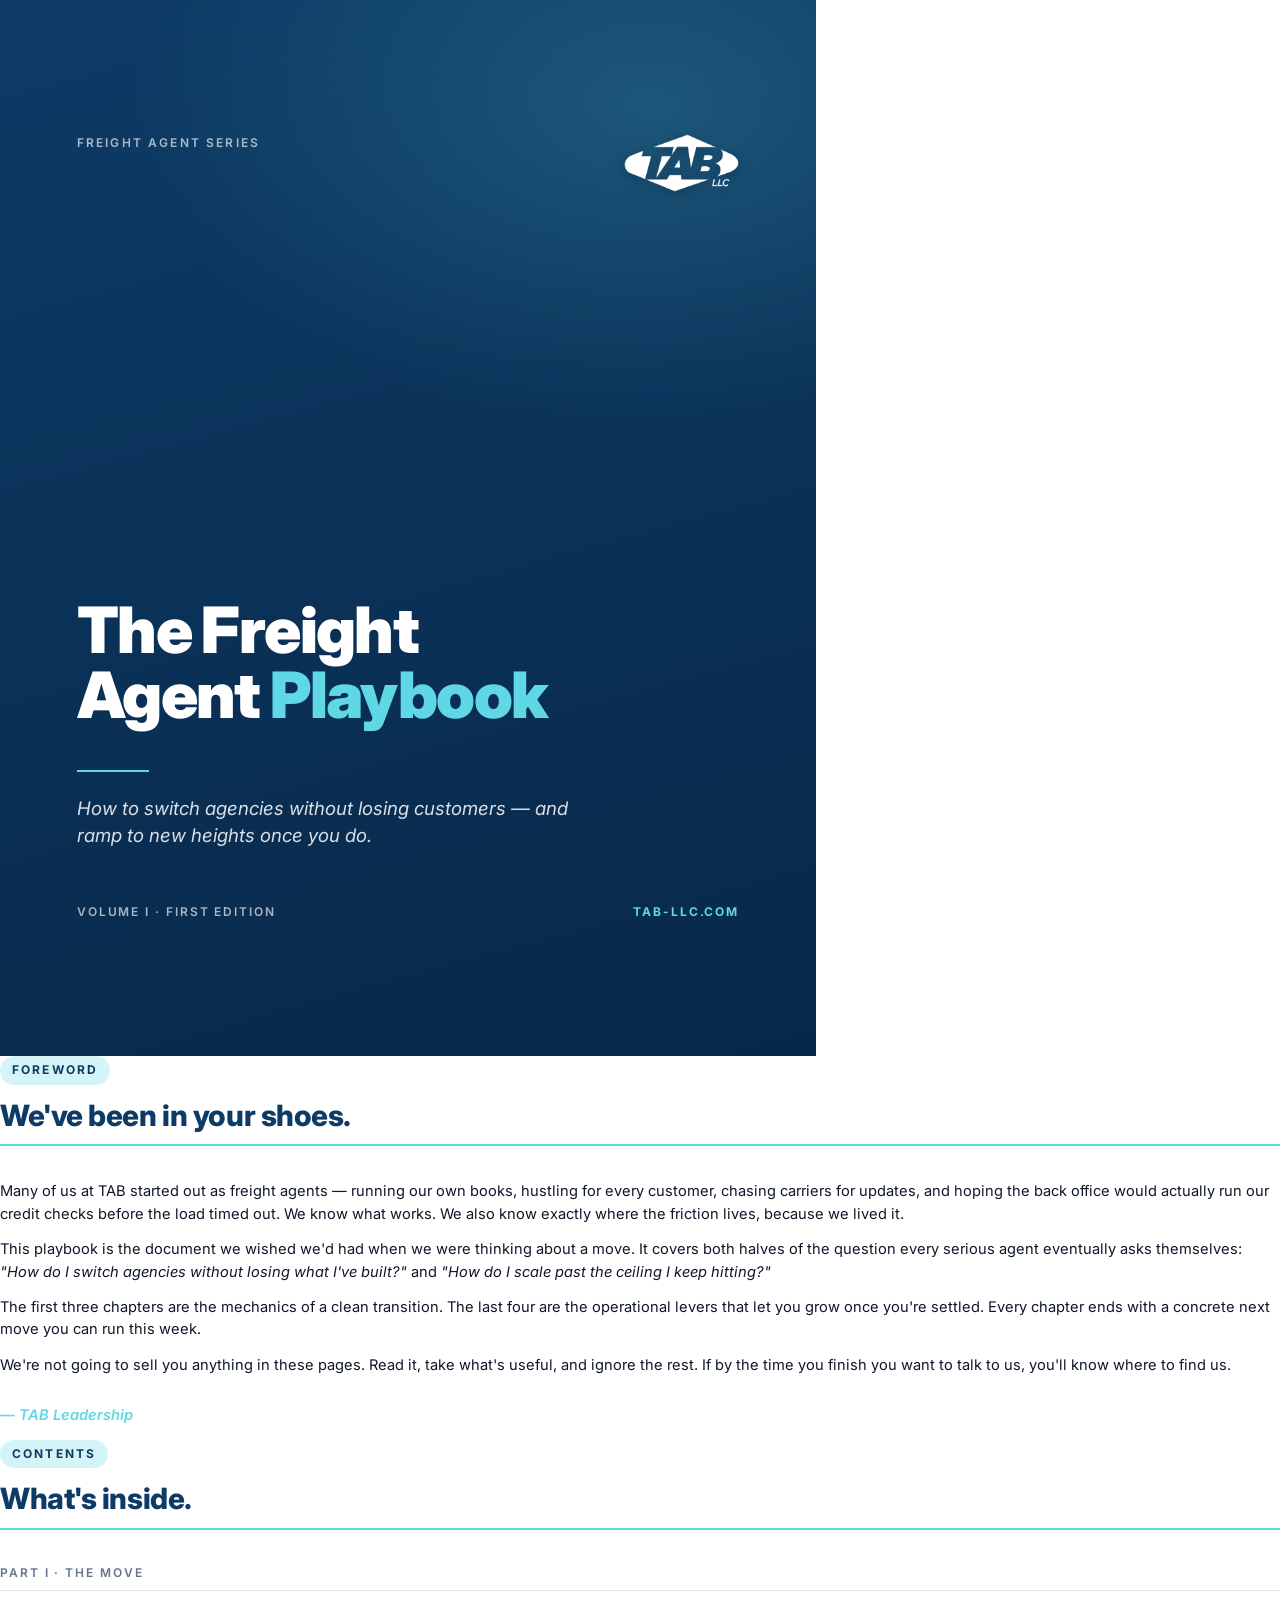
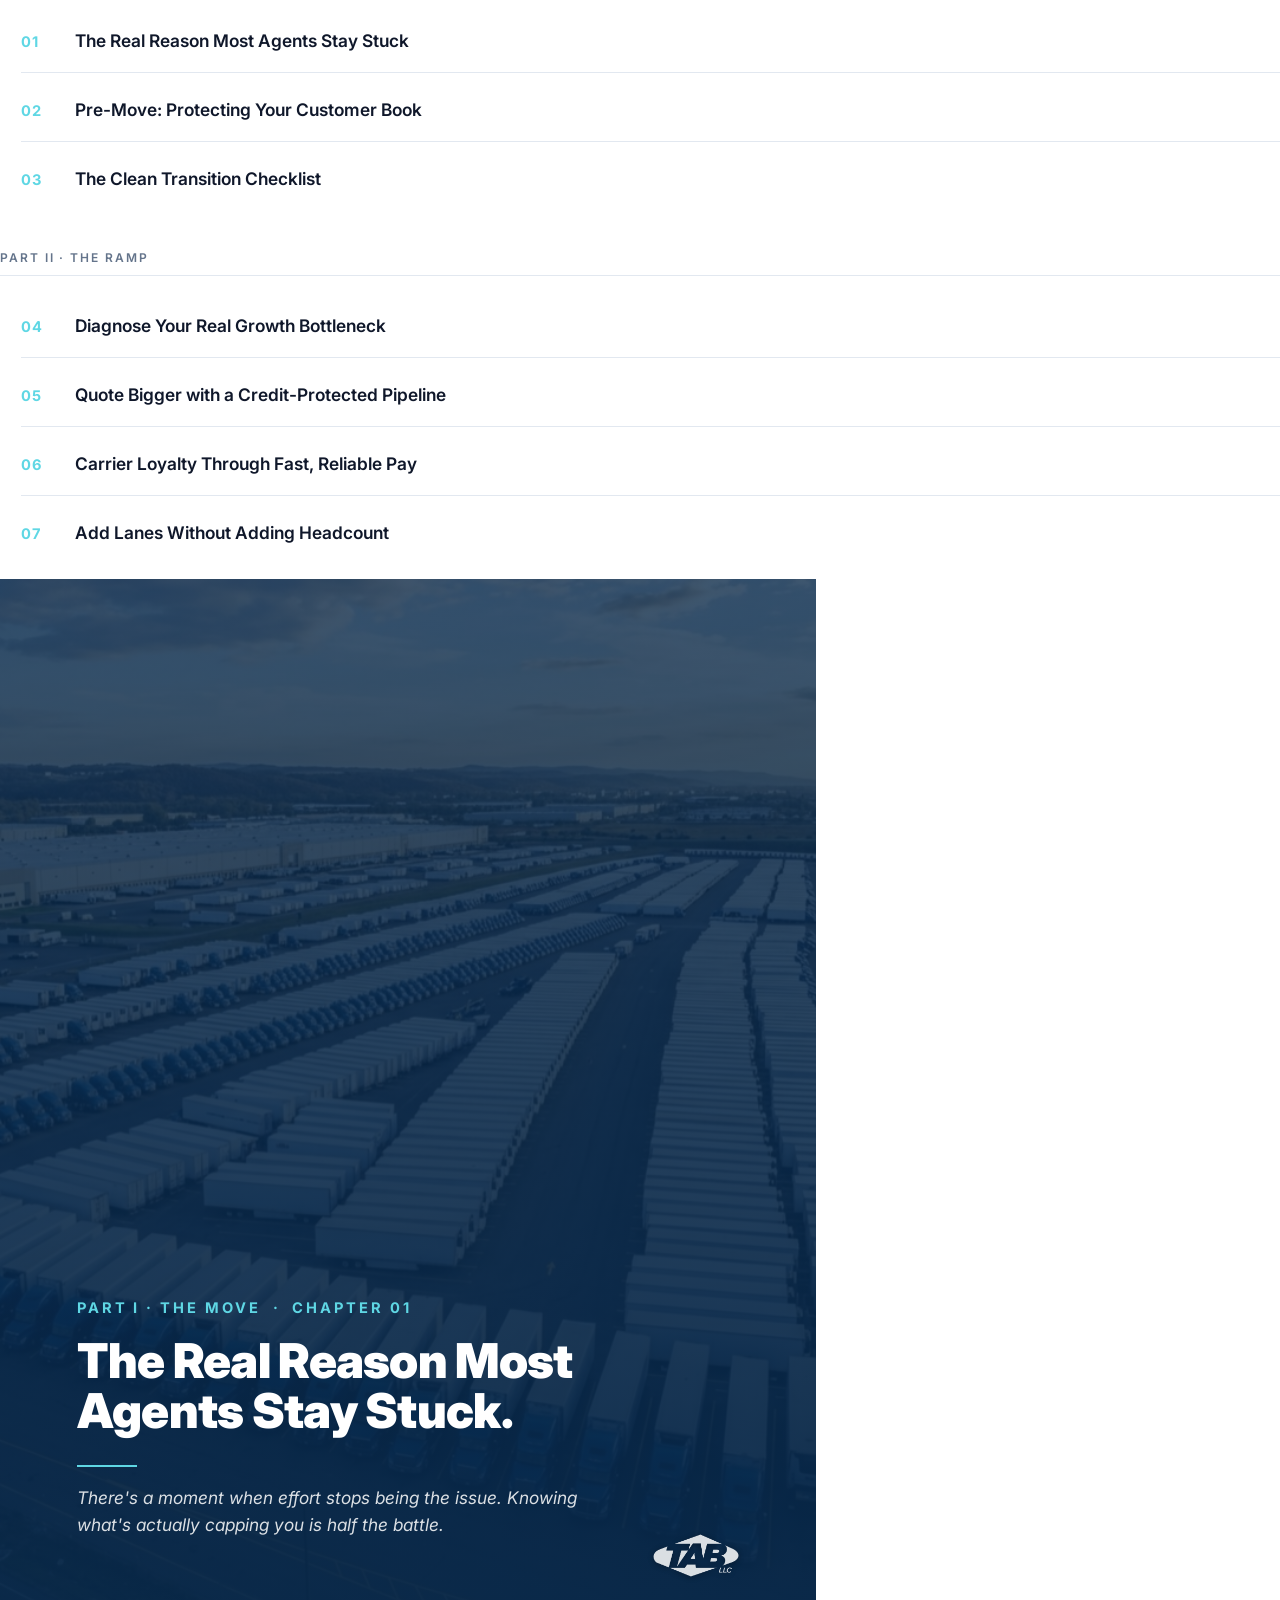
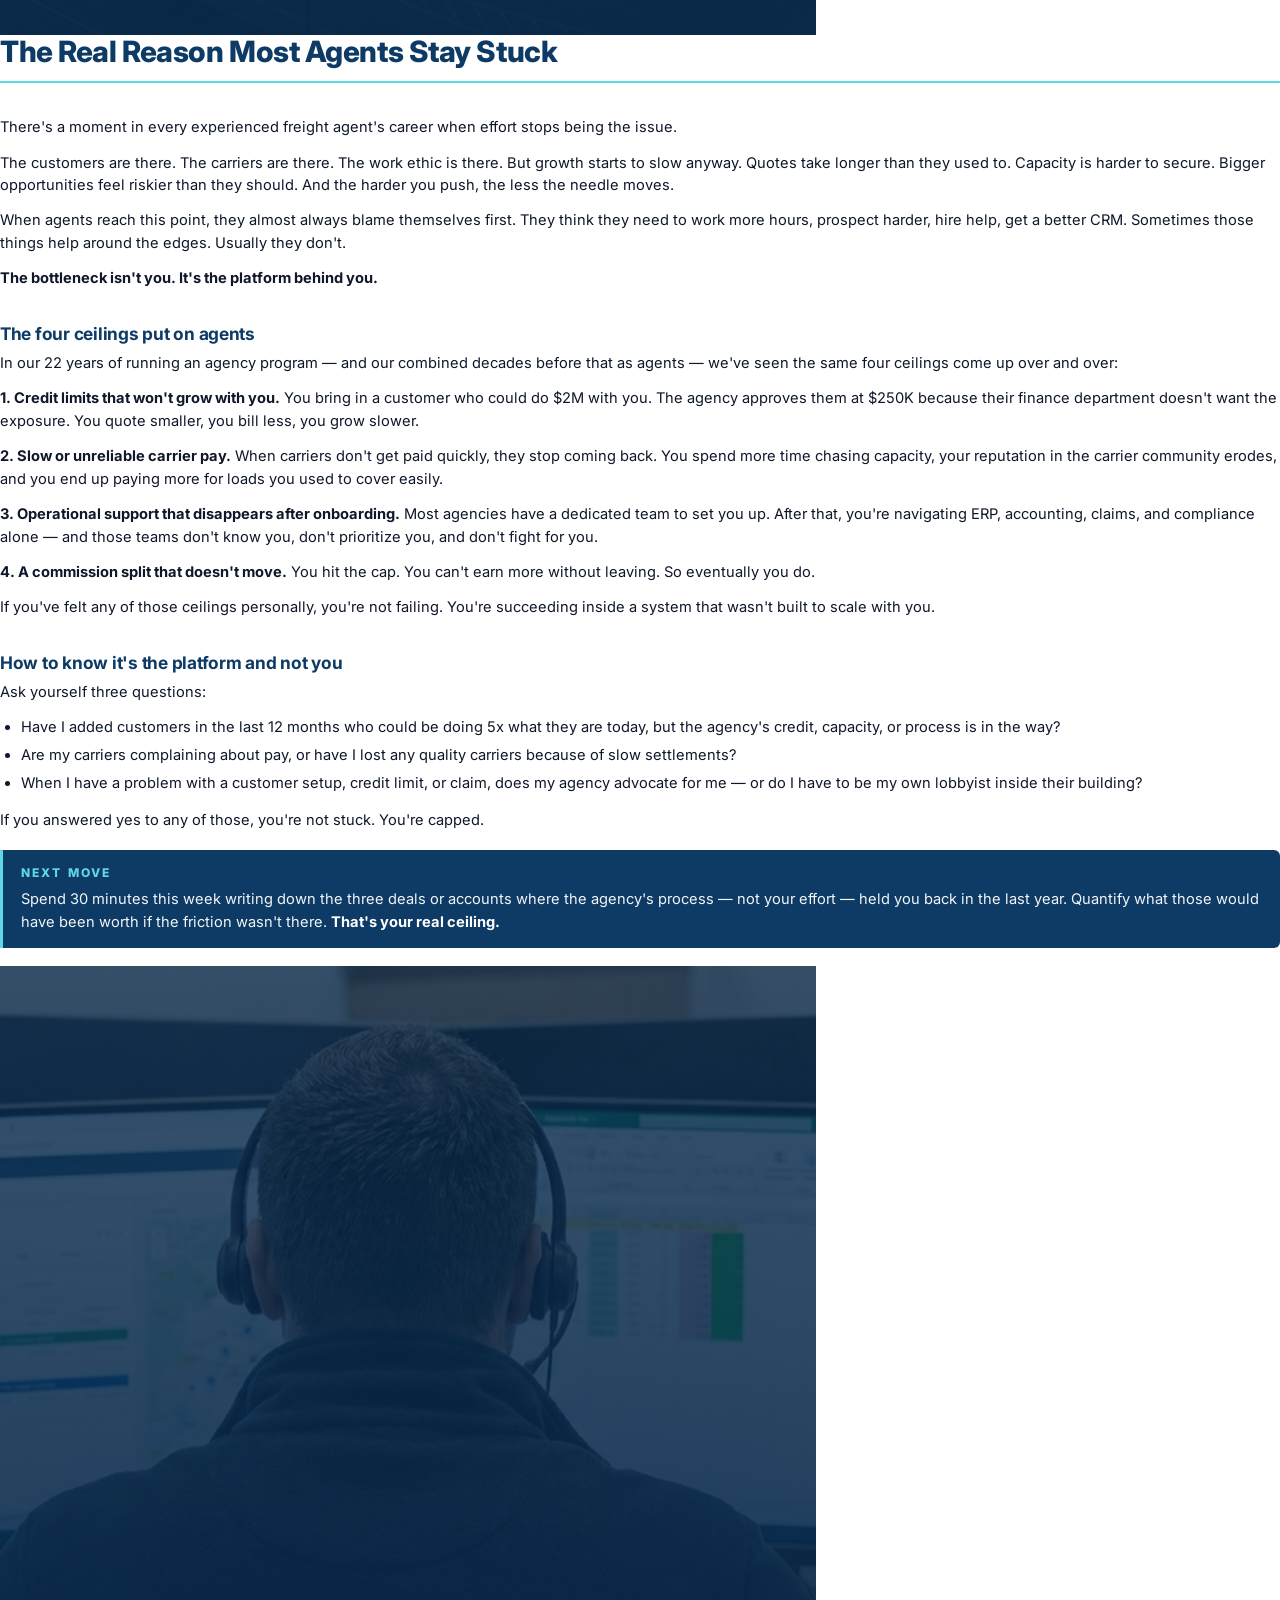
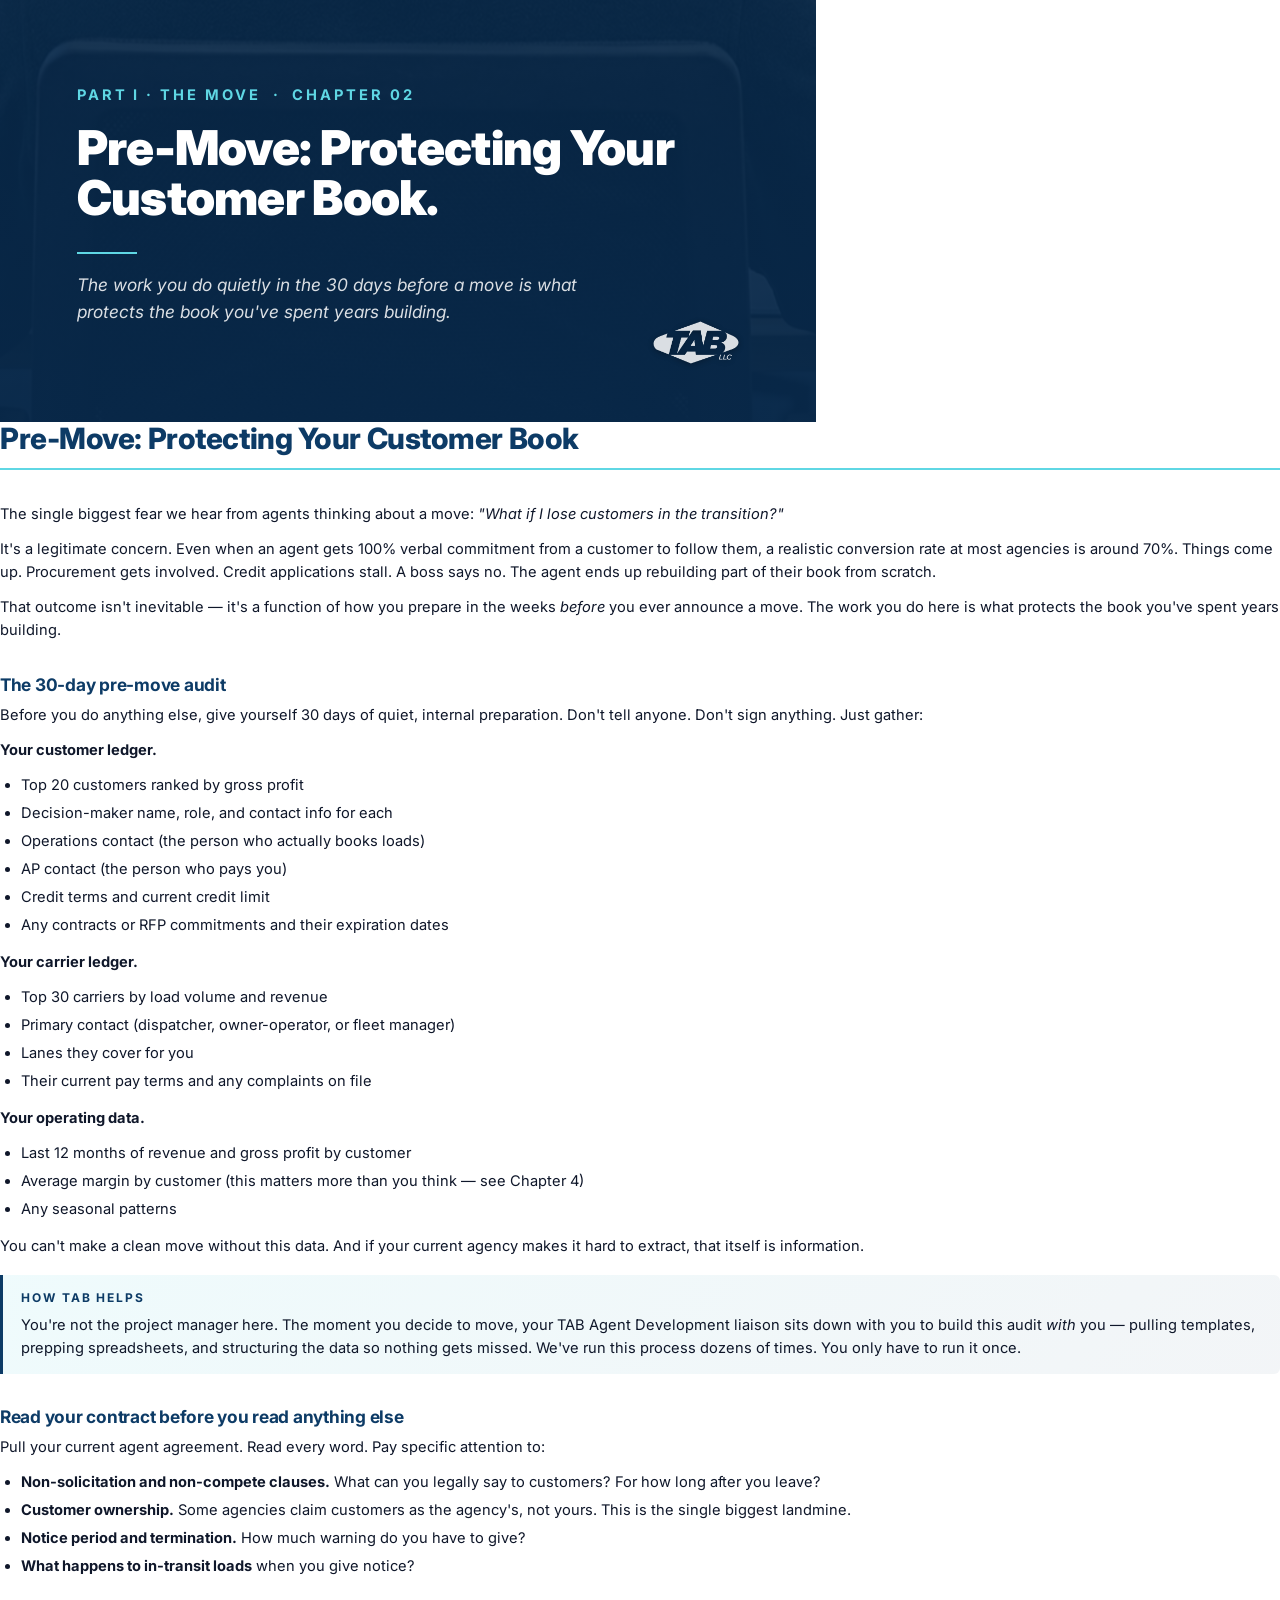
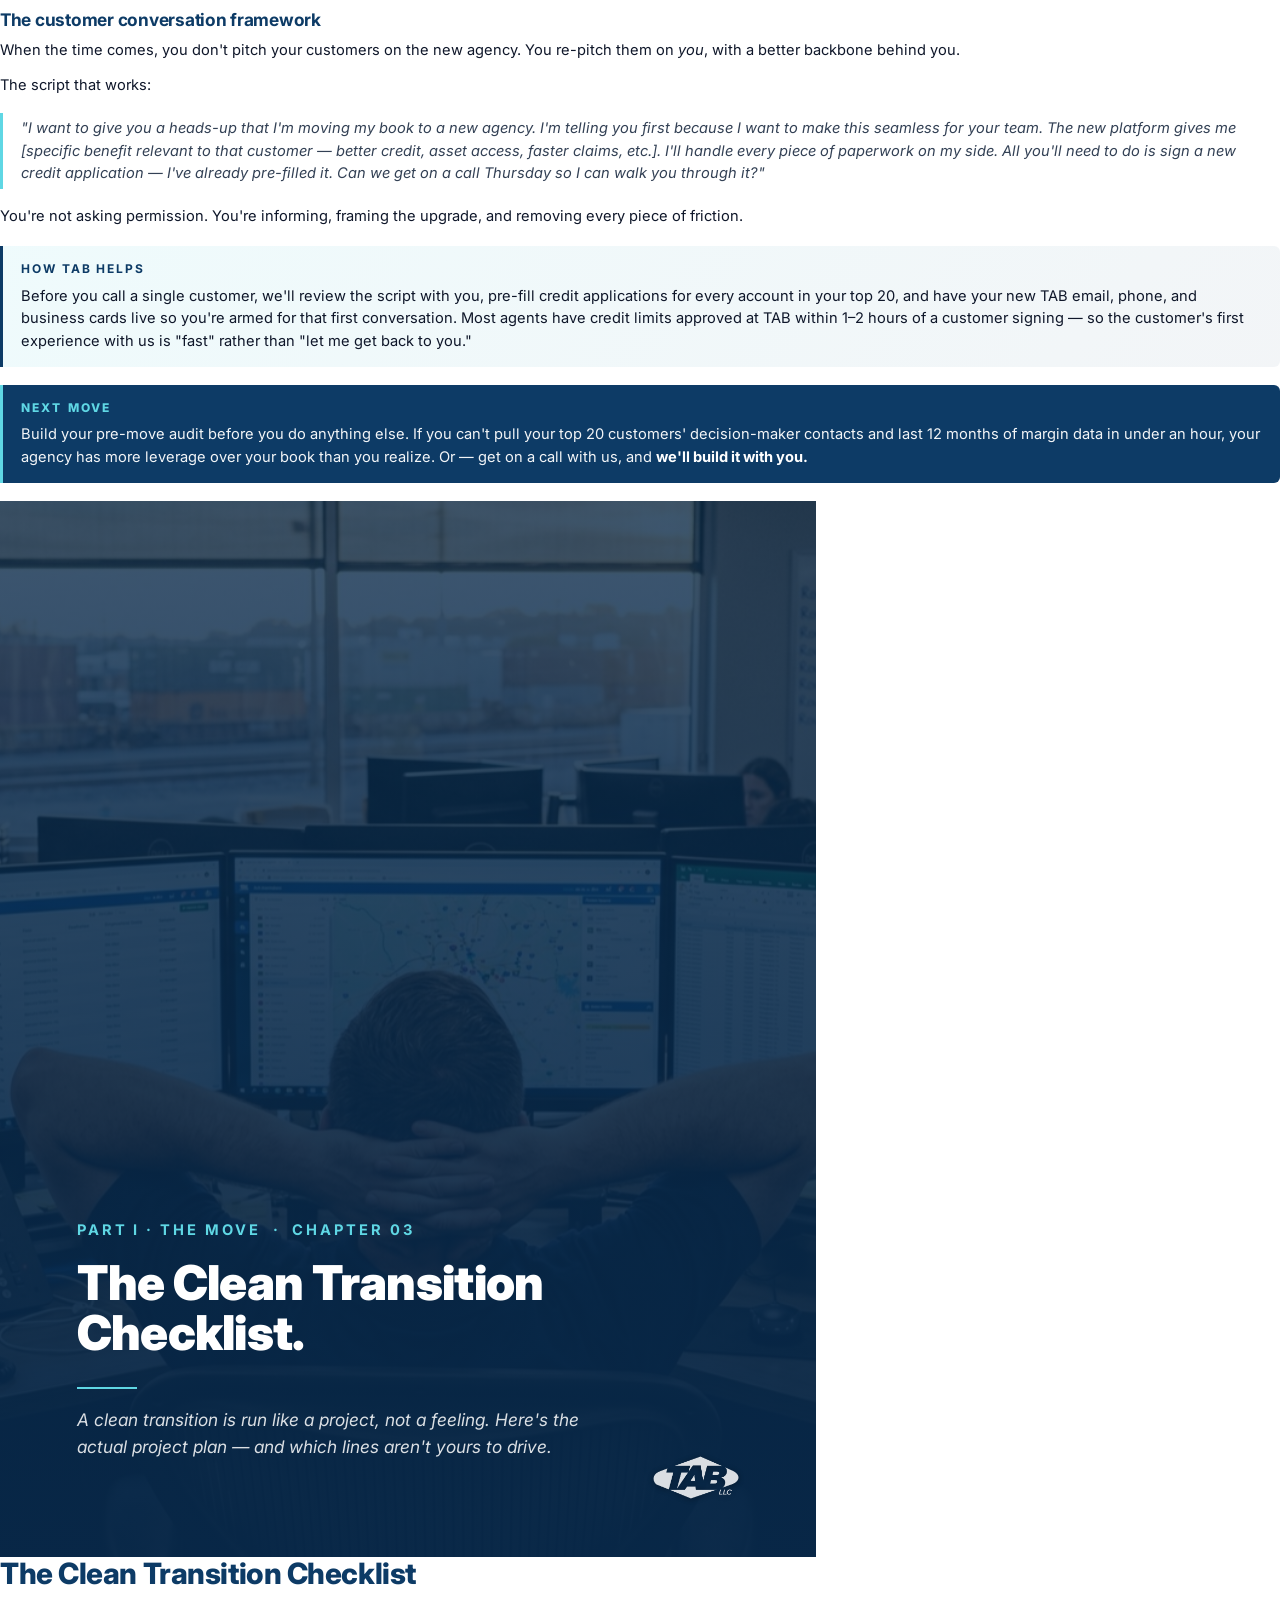
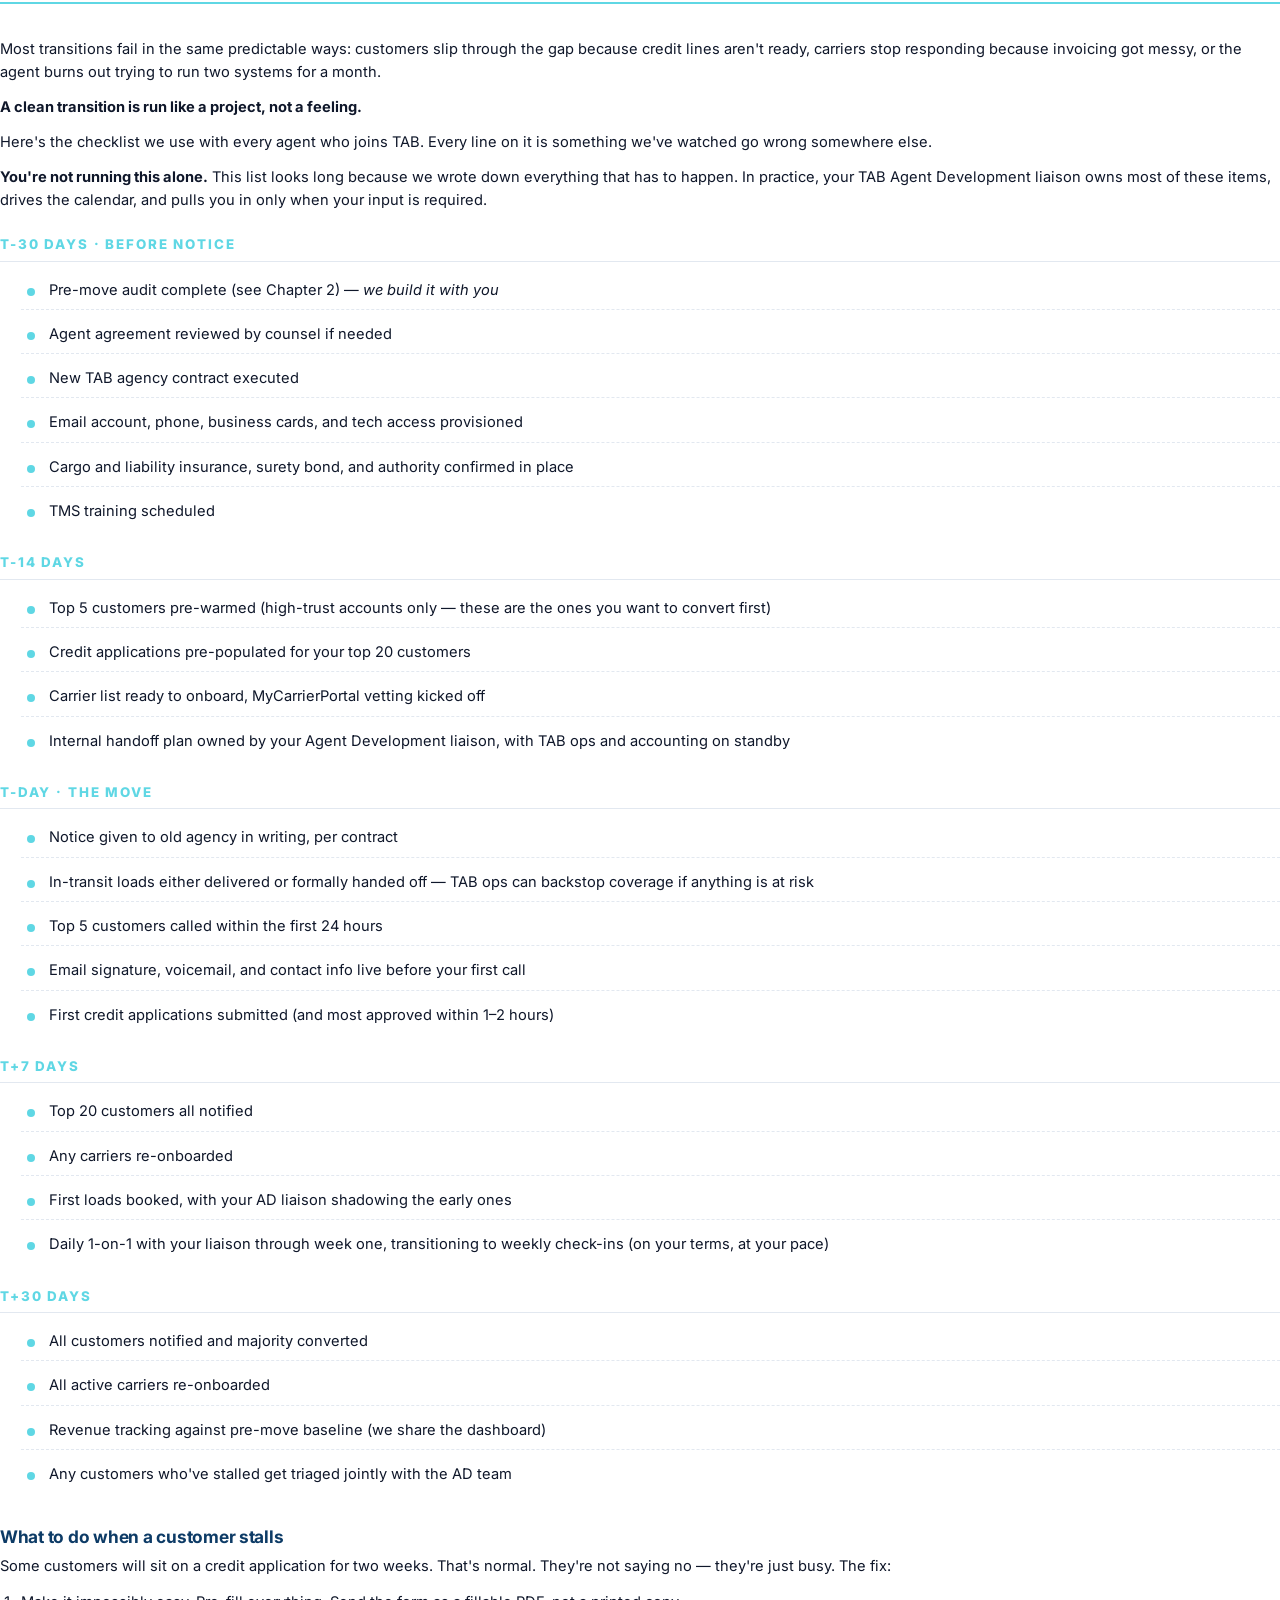
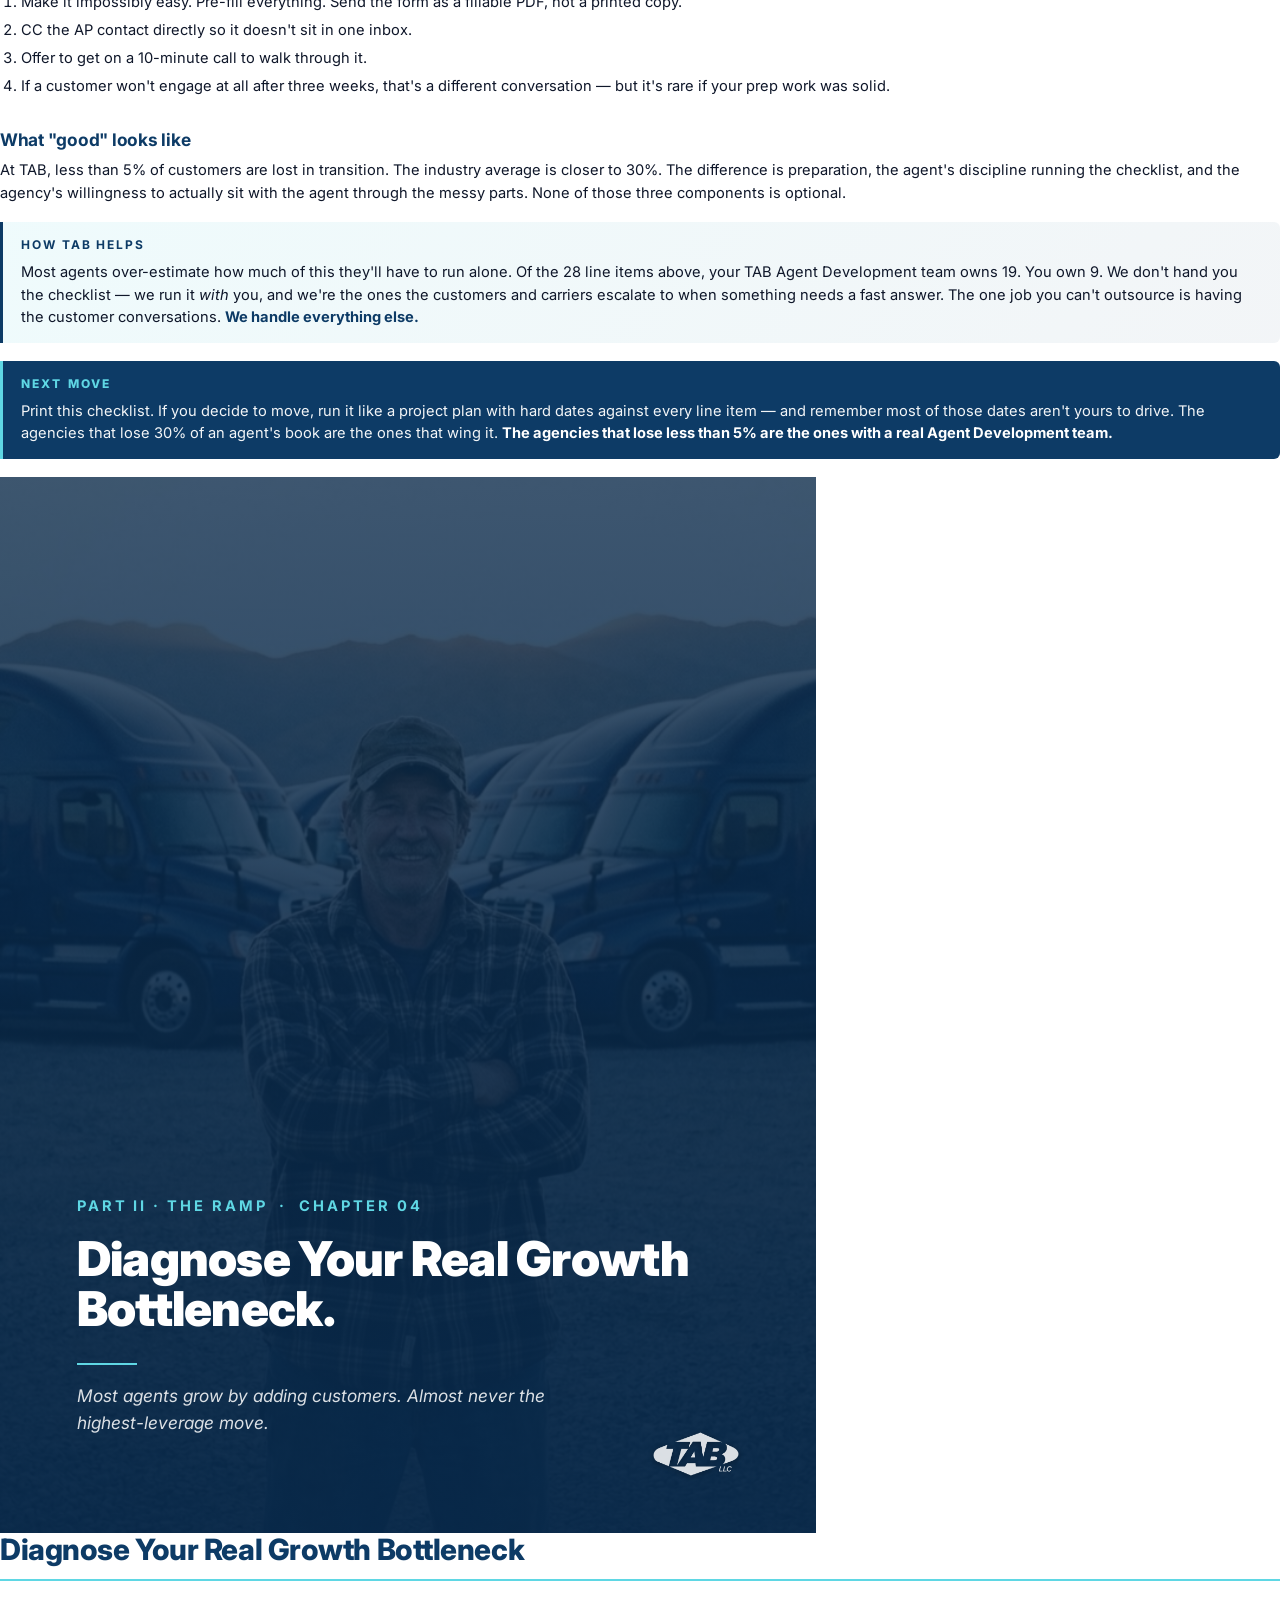
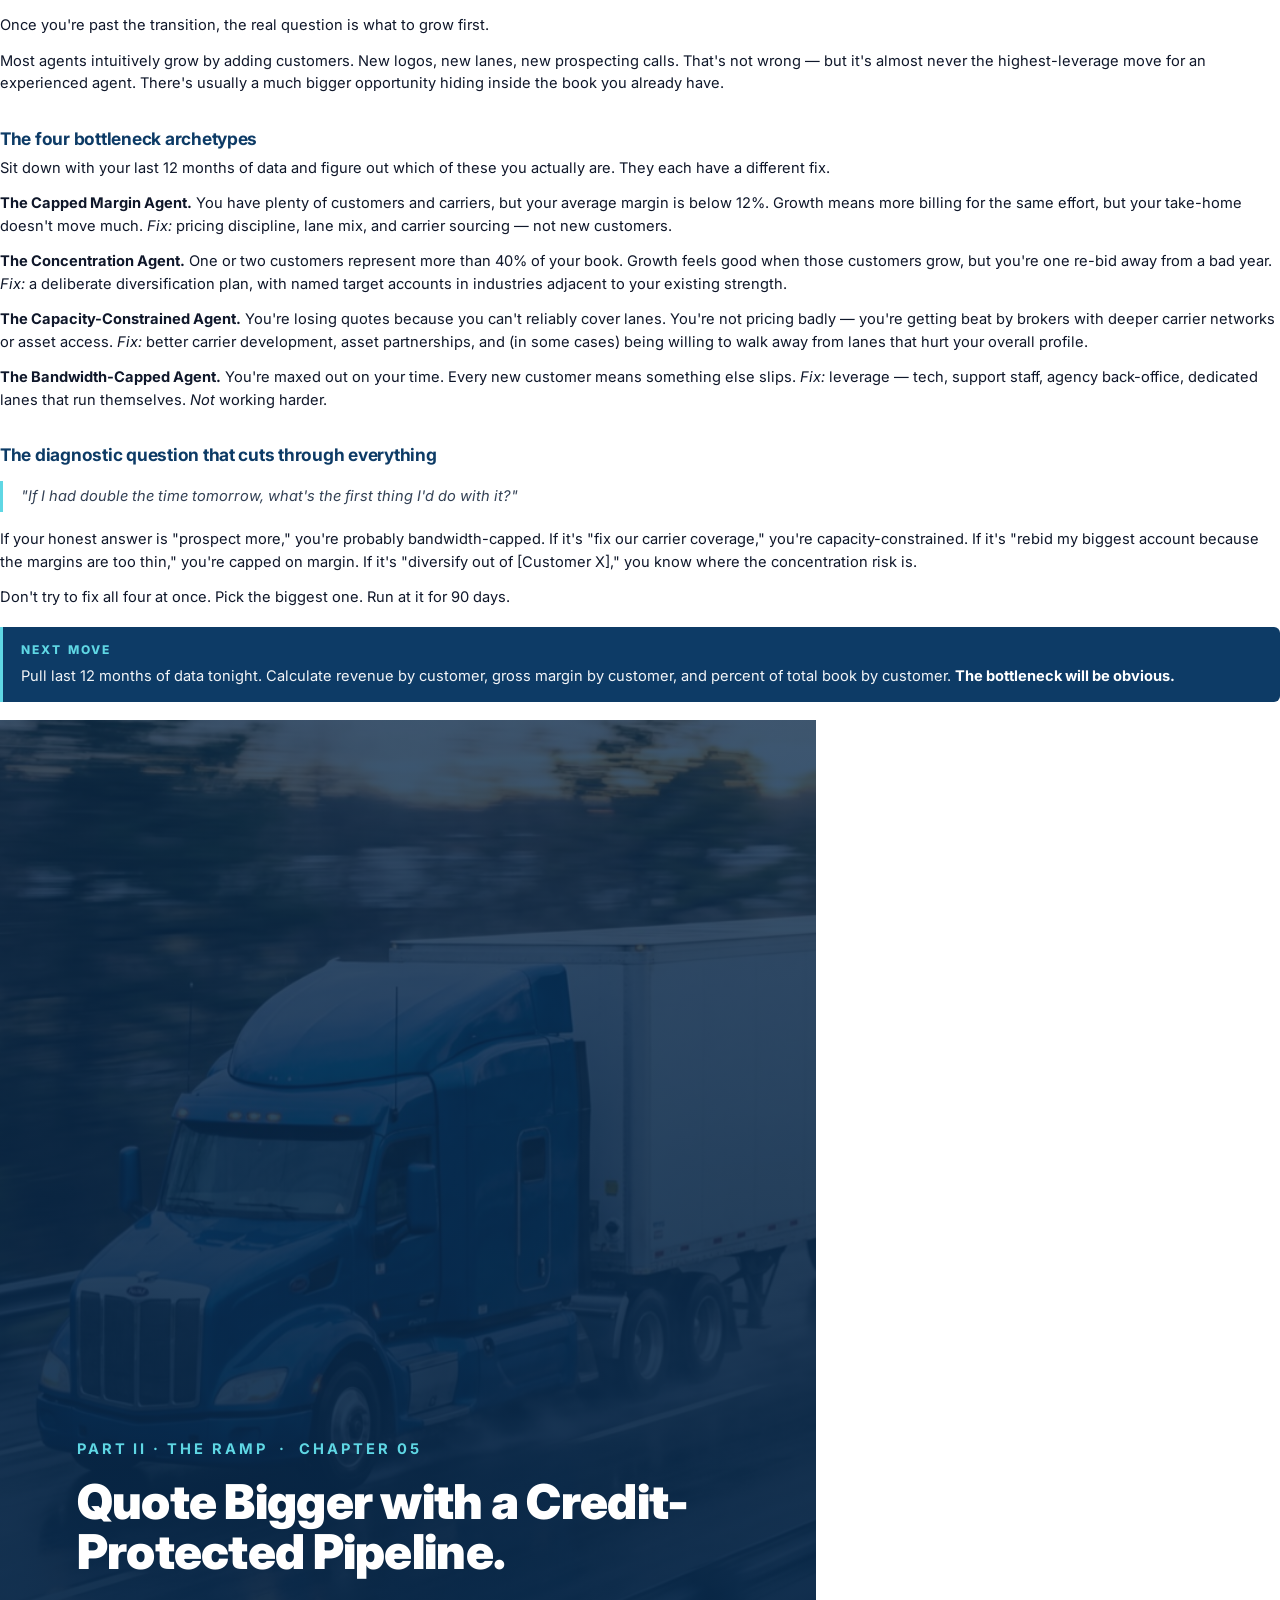
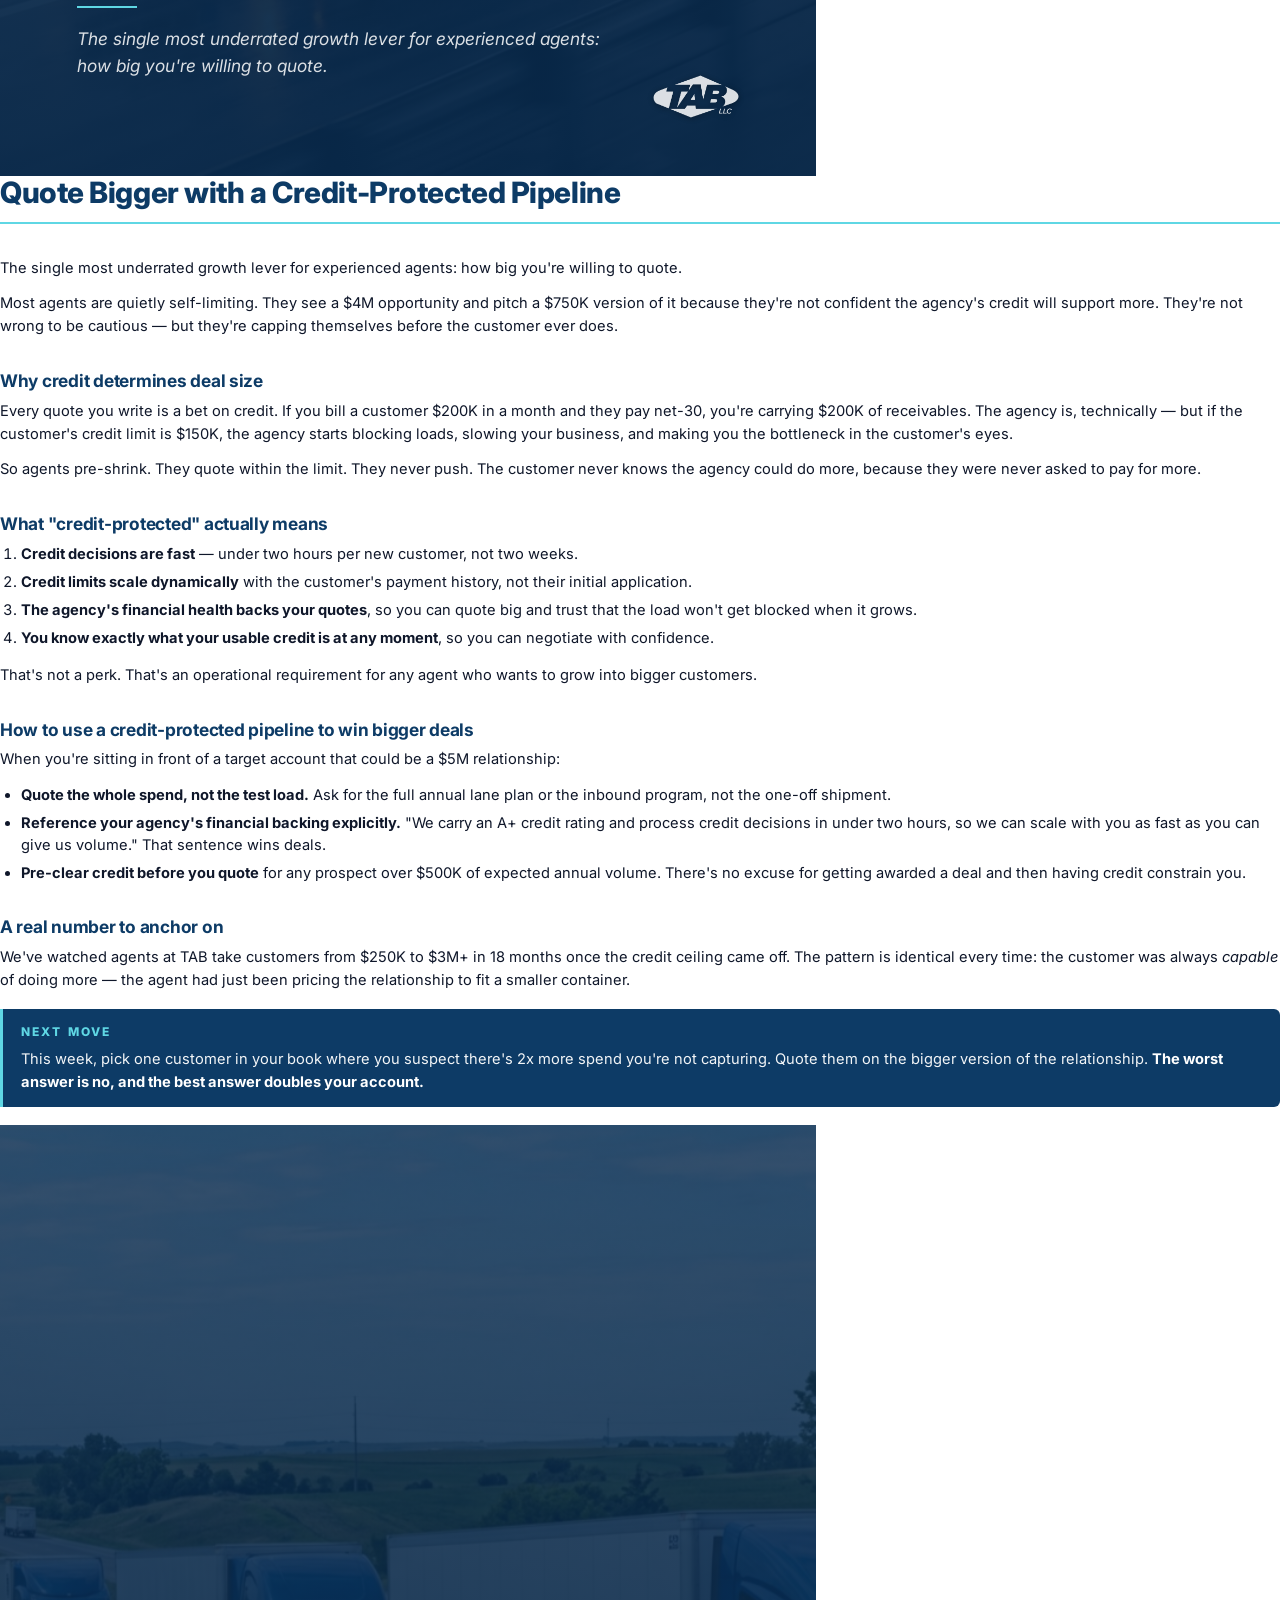
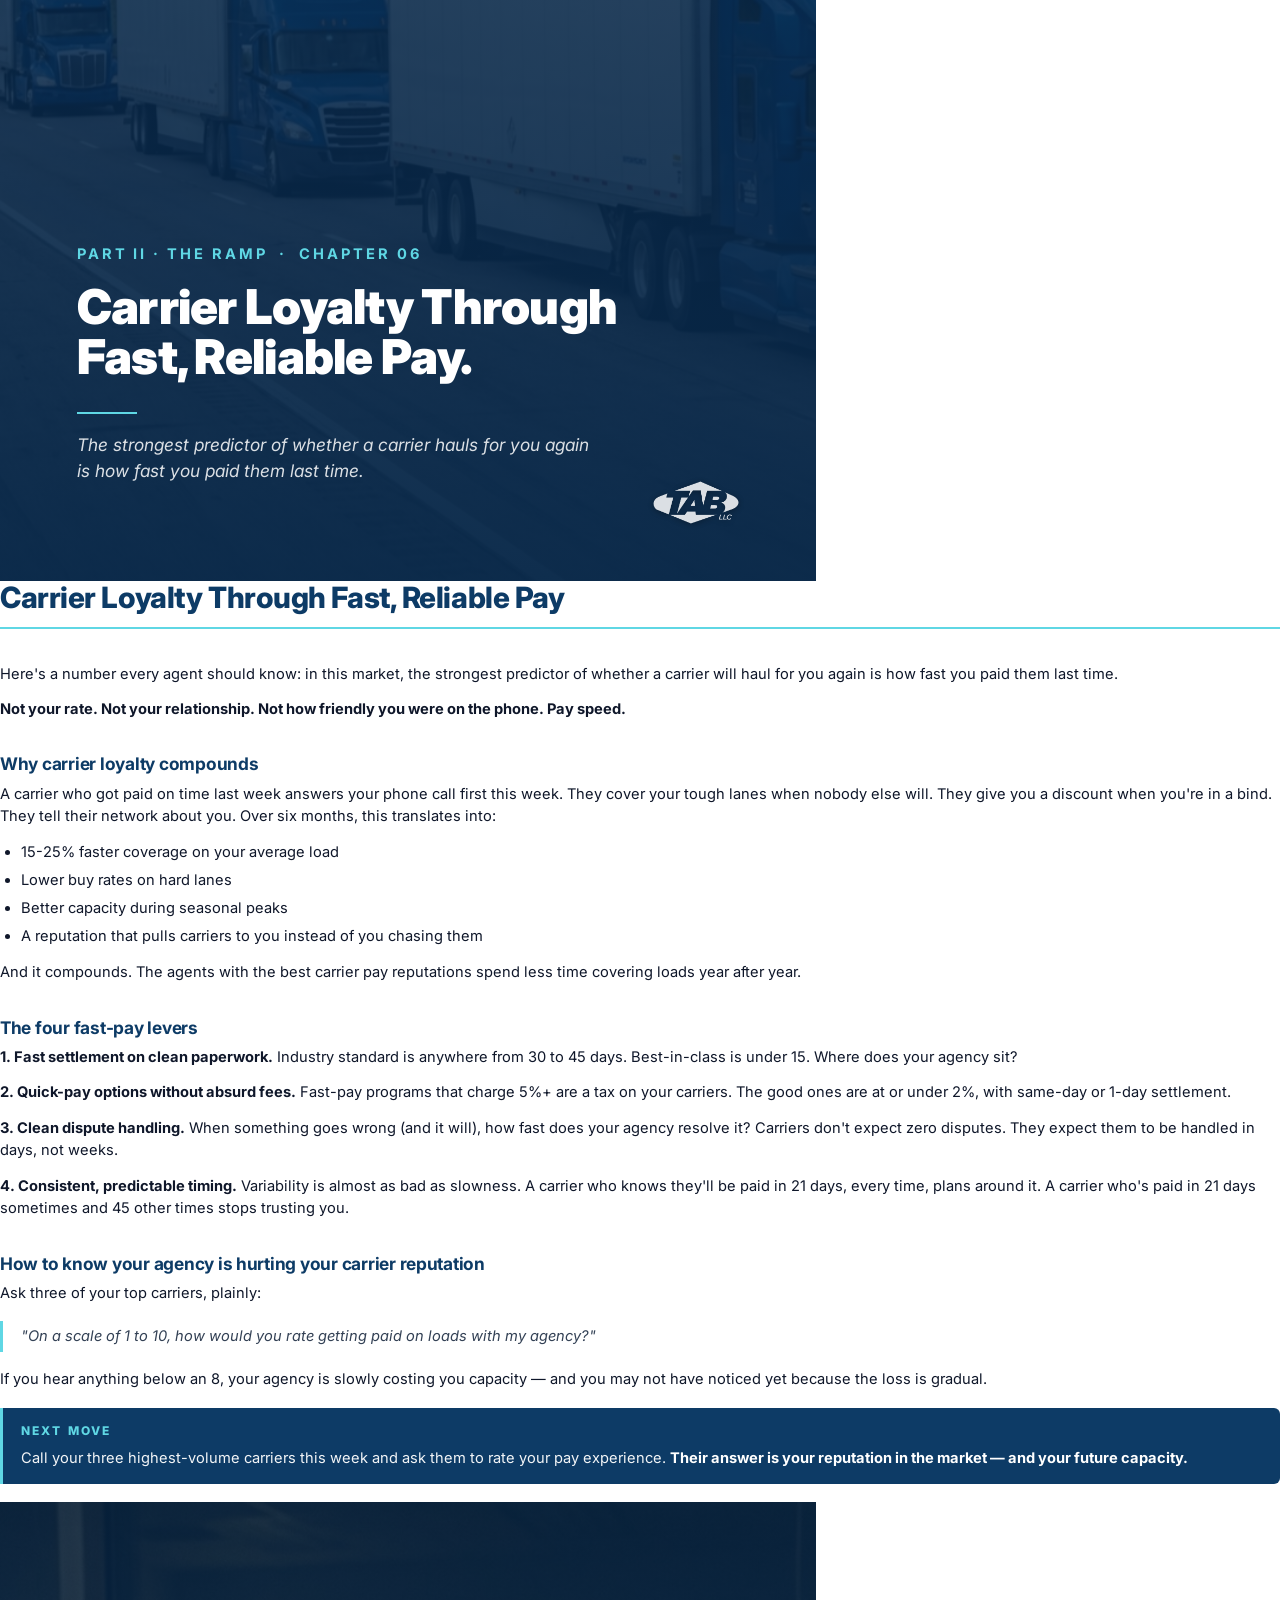
==== commit 65b494b5: "Playbook: swap to white logo on all dark-background placements Cover, all 7 chapter openers, and the" ====
--- a/playbook/playbook.html
+++ b/playbook/playbook.html
@@ -488,7 +488,7 @@
 <section class="cover">
   <div class="cover-top">
     <span>Freight Agent Series</span>
-    <img class="cover-logo" src="../site/assets/logo.png" alt="TAB" />
+    <img class="cover-logo" src="../site/assets/logo-white.png" alt="TAB" />
   </div>
 
   <div class="cover-mid">
@@ -542,7 +542,7 @@
   <h2>The Real Reason Most Agents Stay Stuck.</h2>
   <div class="chapter-rule"></div>
   <p class="chapter-tagline">There's a moment when effort stops being the issue. Knowing what's actually capping you is half the battle.</p>
-  <img class="opener-logo" src="../site/assets/logo.png" alt="TAB" />
+  <img class="opener-logo" src="../site/assets/logo-white.png" alt="TAB" />
 </section>
 
 <!-- ============ CH 01 BODY ============ -->
@@ -585,7 +585,7 @@
   <h2>Pre-Move: Protecting Your Customer Book.</h2>
   <div class="chapter-rule"></div>
   <p class="chapter-tagline">The work you do quietly in the 30 days before a move is what protects the book you've spent years building.</p>
-  <img class="opener-logo" src="../site/assets/logo.png" alt="TAB" />
+  <img class="opener-logo" src="../site/assets/logo-white.png" alt="TAB" />
 </section>
 
 <!-- ============ CH 02 BODY ============ -->
@@ -661,7 +661,7 @@
   <h2>The Clean Transition Checklist.</h2>
   <div class="chapter-rule"></div>
   <p class="chapter-tagline">A clean transition is run like a project, not a feeling. Here's the actual project plan — and which lines aren't yours to drive.</p>
-  <img class="opener-logo" src="../site/assets/logo.png" alt="TAB" />
+  <img class="opener-logo" src="../site/assets/logo-white.png" alt="TAB" />
 </section>
 
 <!-- ============ CH 03 BODY ============ -->
@@ -747,7 +747,7 @@
   <h2>Diagnose Your Real Growth Bottleneck.</h2>
   <div class="chapter-rule"></div>
   <p class="chapter-tagline">Most agents grow by adding customers. Almost never the highest-leverage move.</p>
-  <img class="opener-logo" src="../site/assets/logo.png" alt="TAB" />
+  <img class="opener-logo" src="../site/assets/logo-white.png" alt="TAB" />
 </section>
 
 <!-- ============ CH 04 BODY ============ -->
@@ -785,7 +785,7 @@
   <h2>Quote Bigger with a Credit-Protected Pipeline.</h2>
   <div class="chapter-rule"></div>
   <p class="chapter-tagline">The single most underrated growth lever for experienced agents: how big you're willing to quote.</p>
-  <img class="opener-logo" src="../site/assets/logo.png" alt="TAB" />
+  <img class="opener-logo" src="../site/assets/logo-white.png" alt="TAB" />
 </section>
 
 <!-- ============ CH 05 BODY ============ -->
@@ -833,7 +833,7 @@
   <h2>Carrier Loyalty Through Fast, Reliable Pay.</h2>
   <div class="chapter-rule"></div>
   <p class="chapter-tagline">The strongest predictor of whether a carrier hauls for you again is how fast you paid them last time.</p>
-  <img class="opener-logo" src="../site/assets/logo.png" alt="TAB" />
+  <img class="opener-logo" src="../site/assets/logo-white.png" alt="TAB" />
 </section>
 
 <!-- ============ CH 06 BODY ============ -->
@@ -880,7 +880,7 @@
   <h2>Add Lanes Without Adding Headcount.</h2>
   <div class="chapter-rule"></div>
   <p class="chapter-tagline">Before you hire, exhaust the four cheaper sources of capacity you almost certainly already have.</p>
-  <img class="opener-logo" src="../site/assets/logo.png" alt="TAB" />
+  <img class="opener-logo" src="../site/assets/logo-white.png" alt="TAB" />
 </section>
 
 <!-- ============ CH 07 BODY ============ -->
@@ -928,7 +928,7 @@
 
 <!-- ============ CLOSING ============ -->
 <section class="closing">
-  <img class="closing-logo" src="../site/assets/logo.png" alt="TAB" />
+  <img class="closing-logo" src="../site/assets/logo-white.png" alt="TAB" />
   <span class="eyebrow light" style="margin-bottom: 24px;">Closing</span>
   <h2>Two things are true.</h2>
   <p>The platform you build on determines your ceiling more than your effort does.</p>
